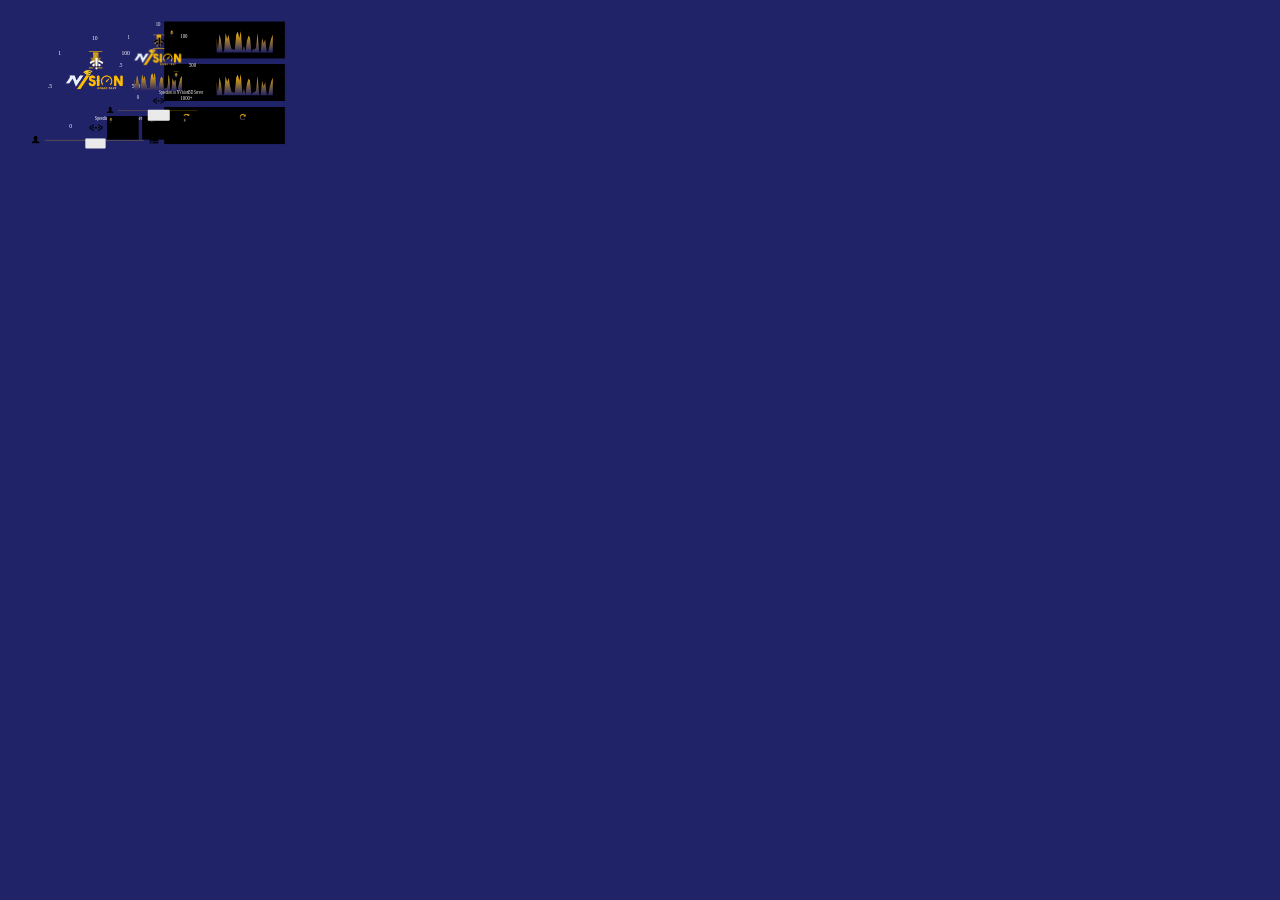
==== index.html @ 6db4cf70 "First Commit" ====
<!DOCTYPE html>
<html lang="en" >
<head>
  <meta charset="UTF-8">
  <title>Speed Test - NVisionBD</title>
  <link href="favicon.png" rel="icon" /><link href="favicon.png" rel="icon" />
  <meta property="og:title" content="Speed Test - NVisionBD" />
  <meta name="msapplication-TileColor" content="#7ea8ed">
  <meta property="og:description" content="Pure Network Performance Estimation Tool. by NVisionBD™️. Test Your Internet Speed And Enjoy Bufferless Streaming." />
  <meta property="og:image" content="https://www.nvisionbd.net/speedtest/speedmeta.jpg" />
  <meta property="og:image:secure_url" content="https://www.nvisionbd.net/speedtest/speedmeta.jpg" />

</head>
<body>
<!DOCTYPE html>
<html>
<head>
<link rel="dns-prefetch" href="//uploadnj.openspeedtest.com">
<link rel="dns-prefetch" href="//uploadjp.openspeedtest.com">
<link rel="dns-prefetch" href="//upload.openspeedtest.com">
<link rel="dns-prefetch" href="//uploadin.openspeedtest.com">
<link rel="dns-prefetch" href="//openspeedtest.scdn1.secure.raxcdn.com">
<link rel="dns-prefetch" href="//open.cachefly.net">
<link rel="manifest" href="/manifest.json">
<link rel="canonical" href="https://openspeedtest.com/Get-widget.php"/>
<title>Speed Test - NVisionBD</title>
<link href="favicon.png" rel="icon" /><link href="favicon.png" rel="icon" />
<link href="https://open.cachefly.net/css/2020Widget.css" rel="stylesheet" type="text/css" />
<meta charset="UTF-8">
<meta name="viewport" content="width=device-width,initial-scale=1">
<meta http-equiv="X-UA-Compatible" content="IE=edge">
<meta name="msapplication-TileColor" content="#7ea8ed">
<meta name="msapplication-config" content="https://open.cachefly.net/images/icons/browserconfig.xml">
<meta name="theme-color" content="#fdac08" />
<link rel="icon" type="image/png" href="favicon.png" sizes="16x16">
<link rel="icon" type="image/png" href="favicon.png" sizes="32x32">
<link rel="icon" type="image/png" href="favicon.png" sizes="96x96">
<link rel="apple-touch-icon" sizes="120x120" href="favicon.png">
<link rel="apple-touch-icon" sizes="180x180" href="favicon.png">
<link rel="apple-touch-icon" sizes="152x152" href="favicon.png">
<link rel="apple-touch-icon" sizes="167x167" href="favicon.png">
<style>
body {
  background-color: #212369;
}
</style>
</head>
<body>

<script type="text/javascript">
var openSpeedTestServerList = [
{"ServerName":"Home", "Download":"/downloading", "Upload":"/upload", "ServerIcon":"DefaultIcon"}
];

 function ostOnload(){
  console.log("NVisionBD™️ V2.5 Loaded!")
 }

var pingSamples = 5;
var pingMethod = "HEAD";
var pingFile = "Download";  
var ulDataSize = 30;
var ulDelay = 300;
var dlDelay = 300;
var upAdjust = 1.04;
var dlAdjust = 1.04;
var dlDuration = 12;
var ulDuration = 12;
var dlThreads = 6;
var ulThreads = 6;
var stressTest = false;
var openChannel = "widget";
  </script>
                          
<div style="margin-left:-30px;">
<div id="loading_app" class="spinner">
    <div style="background-color: #ffbc00;" class="bounce1"></div>
    <div style="background-color: #ffbc00;" class="bounce2"></div>
    <div style="background-color: #ffbc00;" class="bounce3"></div>
 </div>
 </div>
 
  <svg version="1.1" id="OpenSpeedtest" xmlns="http://www.w3.org/2000/svg" xmlns:xlink="http://www.w3.org/1999/xlink"
    class="openSpeedtestApp">
  <symbol id="logo" viewBox="0 0 262.79 55.38">
    <a target="_blank" href="https://nvisionbd.net">
		<g>
          
<?xml version="1.0" encoding="UTF-8" standalone="no"?>
<!DOCTYPE svg PUBLIC "-//W3C//DTD SVG 1.1//EN" "http://www.w3.org/Graphics/SVG/1.1/DTD/svg11.dtd">
<svg version="1.1" id="Layer_1" xmlns="http://www.w3.org/2000/svg" xmlns:xlink="http://www.w3.org/1999/xlink" x="0px" y="0px" viewBox="0 0 1543 540" enable-background="new 0 0 1543 540" xml:space="preserve">  <image id="image0" width="1543" height="540" x="0" y="0"
    href="[data-uri]" />
</svg>


		 
		</g>
        <rect fill="transparent" x="0" y="0" width="265" height="60" />
      </a>
    </symbol>

    <symbol id="mainGuagebg" viewBox="0 0 295.93 270.18">
      <path fill="none" d="M64.32,256.41a137,137,0,1,1,192.09-24.8l-.07.09a134.45,134.45,0,0,1-24.71,24.71" />
    </symbol>

    <symbol id="mainGuageBlue" viewBox="0 0 295.93 270.18">
      <path fill="none" d="M64.32,256.41a137,137,0,1,1,192.09-24.8l-.07.09a134.45,134.45,0,0,1-24.71,24.71" />
    </symbol>

    <symbol id="mainGuageWhite" viewBox="0 0 295.93 270.18">
      <path fill="none" d="M64.32,256.41a137,137,0,1,1,192.09-24.8l-.07.09a134.45,134.45,0,0,1-24.71,24.71" />
    </symbol>

    <symbol style="fill: white;" id="oDoMeter" viewBox="0 0 295.93 270.18">

      <text transform="translate(83.34 264.28) scale(0.9 1)">0</text>
      <text transform="translate(28.81 164.6) scale(0.9 1)">.5</text>
      <text transform="translate(55.01 80.11) scale(0.9 1)">1</text>
      <text transform="translate(140.58 41.04) scale(0.9 1)">10</text>
      <text transform="translate(215.43 79.11) scale(0.9 1)">100</text>
      <text transform="translate(241.71 164.6) scale(0.9 1)">500</text>
      <text style="fill: white;" id="oDoTopSpeed" class="oDoTop-Speed" transform="translate(215.71 265.99) scale(0.9 1)">1000+</text>
      <text style="fill: white;" id="oDoLiveSpeed" class="oDoLive-Speed" transform="translate(150 145) scale(1 1)">...</text>
      <text style="fill: white;" id="oDoLiveStatus" class="oDoLive-Status" transform="translate(151 167) scale(1 1)"></text>

    </symbol>

    <symbol id="progressBar" viewBox="0 0 293.53 18.38">
      <defs>
        <symbol id="personLeft" class="uiBg" viewBox="0 0 33.46 30.9">
          <path
            d="M32.7,4.8a7.81,7.81,0,0,1-4.1,2.8,61.42,61.42,0,0,0-5.7,2.3s-.1.3-.4,1.3-.9.6-.9.6v1.8a6.15,6.15,0,0,1,1.2,1.8,14.72,14.72,0,0,0,.8,1.7h.5c.5,0,.7,1.9.8,3.2s-1.1.8-1.1.8v3.2c0,1.9-.5,2.8-2.3,4.8s-4.7,1.8-4.7,1.8-3.1.1-4.7-1.8-2.3-3-2.3-4.8V21.1s-1.2.5-1.1-.8.3-3.2.8-3.2H10s.3-.6.8-1.7A9.62,9.62,0,0,1,12,13.6V11.8s-.8.4-.9-.6a2.26,2.26,0,0,0-.4-1.3A61.42,61.42,0,0,0,5,7.6,7.41,7.41,0,0,1,.9,4.8C.2,3.6,0,0,0,0H33.4A11.7,11.7,0,0,1,32.7,4.8Z" />
        </symbol>

        <symbol id="progressElement" class="uiBg" viewBox="0 0 409.31 10.48">
          <line id="progressbg" class="progressbg" x1="5" y1="5" x2="405" y2="5"></line>
        </symbol>

        <symbol id="doc" class="uiBg" viewBox="0 0 36.8 31.6">
          <path d="M0,31.6V21.9H36.8v9.7Zm15.1-6H5.2V28h9.9Zm16.5.3a.9.9,0,1,0,.9.9A.9.9,0,0,0,31.6,25.9Z" />
          <path d="M0,20.6V11.1H36.8v9.5Zm15.1-6H5.2v2.2h9.9Zm16.5.2a.9.9,0,1,0,.9.9A.9.9,0,0,0,31.6,14.8Z" />
          <path d="M0,9.5V0H36.8V9.5ZM15.1,3.6H5.2V5.9h9.9Zm16.5.2a.9.9,0,1,0,.9.9A.9.9,0,0,0,31.6,3.8Z" />
        </symbol>
      </defs>

      <g id="Progress">
        <g>
          <use width="33.46" height="30.9" transform="matrix(0.57, 0, 0, -0.57, 0, 17.49)" xlink:href="#personLeft" />
          <use width="409.31" height="10.48" transform="matrix(0.57, 0, 0, -0.57, 28.35, 13.39)"
            xlink:href="#progressElement" />
          <use width="36.8" height="31.6" transform="matrix(0.58, 0, 0, -0.58, 272.2, 18.38)" xlink:href="#doc" />
        </g>
      </g>
    </symbol>


    <symbol style="fill: url(#gradient)" id="upSymbol" viewBox="0 0 32.21 41.62">
      <g>
        <path d="M2.71,26H9.55V38.55a2.93,2.93,0,0,0,2.78,3.07h7.13a2.94,2.94,0,0,0,2.78-3.07V26h6.84L15.89,8.8Z" />
        <rect width="32.21" height="3.41" />
      </g>

    </symbol>

    <symbol style="fill: url(#gradient)" id="downSymbol" viewBox="0 0 32.21 41.62">
      <g>
        <path
          d="M29.51,15.62H22.66V3.08A2.94,2.94,0,0,0,19.88,0H12.76A2.94,2.94,0,0,0,10,3.08V15.62H3.14l13.18,17.2Z" />
        <rect y="38.21" width="32.21" height="3.41" />
      </g>

    </symbol>

    <symbol id="resultCard" viewBox="0 0 278.13 85.49">
      <g>
        <rect width="278.13" height="85.49" />
      </g>

    </symbol>

    <symbol id="resultCardMob" viewBox="0 0 88.1 65.79">
      <g>
        <rect width="88.1" height="65.79" />
      </g>

    </symbol>

    <symbol id="downloadRc1" viewBox="0 0 66.93 13.85">
      <g>
        <text transform="translate(0 10.52)" class="rtext">DOWN<tspan x="36.08" y="0">L</tspan>
          <tspan x="42.34" y="0">O</tspan>
          <tspan x="50.71" y="0">AD</tspan>
        </text>
      </g>

    </symbol>

    <symbol id="uploadRc2" viewBox="0 0 46.73 13.85">
      <g>
        <text transform="translate(0 10.52)" class="rtext">UP<tspan x="15.88" y="0">L</tspan>
          <tspan x="22.14" y="0">O</tspan>
          <tspan x="30.51" y="0">AD</tspan>
        </text>
      </g>

    </symbol>


    <symbol id="pingSymbol" viewBox="0 0 14.28 14.28">
      <g>
        <path
          d="M13.92.64a.55.55,0,0,0-.65.13L12.06,2A7.21,7.21,0,0,0,9.79.52a7,7,0,0,0-5.42,0,7,7,0,0,0-3.8,3.8,7,7,0,0,0,0,5.54,7.23,7.23,0,0,0,1.52,2.28,7.25,7.25,0,0,0,2.28,1.53,6.89,6.89,0,0,0,2.77.56,7.12,7.12,0,0,0,5.5-2.57.31.31,0,0,0,.07-.21.23.23,0,0,0-.09-.19L11.35,10a.36.36,0,0,0-.24-.09.27.27,0,0,0-.21.11,4.61,4.61,0,0,1-1.67,1.37,4.68,4.68,0,0,1-2.09.48,4.75,4.75,0,0,1-3.36-1.39A4.84,4.84,0,0,1,2.76,9a4.68,4.68,0,0,1-.38-1.85A4.63,4.63,0,0,1,2.76,5.3,4.74,4.74,0,0,1,5.3,2.76a4.72,4.72,0,0,1,5.09.9L9.1,4.94A.54.54,0,0,0,9,5.58.56.56,0,0,0,9.52,6h4.17a.61.61,0,0,0,.42-.17.57.57,0,0,0,.17-.42V1.19a.56.56,0,0,0-.36-.55Z"
          style="fill: url(#gradient)"" />
      </g>

    </symbol>

    <symbol id="pingRc3" viewBox="0 0 28.43 13.85">
      <g>
        <text transform="translate(0 10.52)" class="rtext">PING</text>
      </g>

    </symbol>

    <symbol id="jitterRc3" viewBox="0 0 39.95 13.85">
      <text class="rtext" transform="translate(0 9.64)">JI<tspan class="rtext" x="9.44" y="0">T</tspan>
        <tspan x="16.36" y="0">TER</tspan>
      </text>

    </symbol>

    <symbol id="downResultC1" viewBox="0 0 53.35 39.8">
      <text id="downResult" transform="translate(0 20.07)" class="rtextnum">---</text>

      <text x="0" y="35" class="rtextmbms">Mbps</text>
    </symbol>

    <symbol id="upResultC2" viewBox="0 0 53.35 39.8">
      <text id="upRestxt" transform="translate(0 20.07)" class="rtextnum">---</text>
      <text x="0" y="36.09" class="rtextmbms">Mbps</text>
    </symbol>

    <symbol id="pingResultC3" viewBox="0 0 40.01 39.79">
      <text transform="translate(0 20.07)" id="pingResult" class="rtextnum">--</text>

      <text x="0" y="35" class="rtextmbms">ms</text>
    </symbol>

    <symbol id="jitterResultC3" viewBox="0 0 21.99 39.79">
      <text id="jitterDesk" transform="translate(2.33 20.07)" class="rtextnum">--</text>
      <text x="2" y="35" xml:space="preserve" class="rtextmbms"> ms</text>
    </symbol>

    <symbol style="fill: url(#gradient)" id="graphc1" viewBox="0 0 200 100">
      <polygon
        points="0,50 0.00,16.91 3.51,43.13 7.03,8.17 10.54,23.80 14.05,49.71 17.57,47.57 21.08,5.73 24.59,18.61 28.11,10.03 31.62,29.77 35.14,42.97 38.65,42.85 42.16,44.34 45.68,8.71 49.19,2.56 52.70,16.48 56.22,1.10 59.73,47.04 63.24,34.75 66.76,48.00 70.27,23.19 73.78,11.62 77.30,15.34 80.81,49.09 84.32,42.92 87.84,42.99 91.35,38.99 94.86,5.15 98.38,47.27 101.89,49.66 105.41,16.49 108.92,29.03 112.43,19.89 115.95,47.80 119.46,48.13 122.97,30.92 126.49,17.38 130.00,9.27 130,50"
        class="line"></polygon>
    </symbol>

    <symbol style="fill: url(#gradient)" id="graphc2" viewBox="0 0 200 100">
      <polygon
        points="0,50 0.00,16.91 3.51,43.13 7.03,8.17 10.54,23.80 14.05,49.71 17.57,47.57 21.08,5.73 24.59,18.61 28.11,10.03 31.62,29.77 35.14,42.97 38.65,42.85 42.16,44.34 45.68,8.71 49.19,2.56 52.70,16.48 56.22,1.10 59.73,47.04 63.24,34.75 66.76,48.00 70.27,23.19 73.78,11.62 77.30,15.34 80.81,49.09 84.32,42.92 87.84,42.99 91.35,38.99 94.86,5.15 98.38,47.27 101.89,49.66 105.41,16.49 108.92,29.03 112.43,19.89 115.95,47.80 119.46,48.13 122.97,30.92 126.49,17.38 130.00,9.27 130,50"
        class="line2"></polygon>
    </symbol>

    <symbol id="jitterMob" viewBox="0 0 58.1 35.77">
      <text id="pingMobres" transform="translate(11.07 18.05)" class="rtextnum">--</text>
      <text x="-8" y="33.46" class="rtextmbms">Jitter</text>
      <text id="JitterResultMon" x="17" y="33.46" class="jitter-Mob">--</text>
      <text id="JitterResultms" x="36" y="33.46" class="rtextmbms">ms</text>

    </symbol>
    <symbol id="settings" viewBox="0 0 100 125">
      <rect fill="transparent" x="0" y="25" width="100" height="50" />
      <path d="M36.43,29.64,9.29,50,36.43,70.36v6.78L2.5,56.79V43.21L36.43,22.86Z" />
      <path d="M63.57,70.36,90.71,50,63.57,29.64V22.86L97.5,43.21V56.79L63.57,77.14Z" />
      <circle cx="29.64" cy="50" r="6.79" />
      <circle cx="50" cy="50" r="6.79" />
      <circle cx="70.36" cy="50" r="6.79" />
    </symbol>

    <symbol id="playButton" style="fill: #eaeaea" viewBox="0 0 191.255 191.255">

      <rect width="180" height="90" rx="10" ry="10" class="startButton" />
      <text class="buttonTxt" x="90" y="60">Start</text>

    </symbol>

    <symbol id="introProgress" viewBox="0 0 409.31 10.48">
      <line x1="5" y1="5" x2="405" y2="5"></line>
    </symbol>
    <symbol id="ConnectError" viewBox="0 0 489.6 489.6">
      <a target="_blank" href="https://openspeedtest.com/FAQ.php?ref=NetworkError">
      <g>
        <g>
          <path d="M179.6,235.6c-33.7,10.3-65.5,28.5-92.2,55.1l46.6,46.6c13.9-13.9,30.1-24.8,47.6-32.5L179.6,235.6z" />
          <path d="M175.8,109C111.3,122,49.9,153.4,0,203.3l46.6,46.6c37.5-37.5,83.1-61.9,131.2-73.7L175.8,109z" />
          <path d="M313.8,109l-2,67.3c48.1,11.8,93.7,36.2,131.2,73.7l46.6-46.6C439.8,153.4,378.3,122,313.8,109z" />
          <path d="M307.9,304.8c17.5,7.7,33.7,18.6,47.7,32.6l46.6-46.6c-26.6-26.6-58.5-44.9-92.2-55.2L307.9,304.8z" />
        </g>
        <circle cx="244.8" cy="403.2" r="40" />
        <g>
          <path d="M260.6,330.4h-31.7c-8.3,0-15.1-6.6-15.3-14.9L206,62.2c-0.3-8.6,6.7-15.8,15.3-15.8h47c8.6,0,15.6,7.1,15.3,15.8
                 l-7.7,253.3C275.7,323.8,268.9,330.4,260.6,330.4z" />
        </g>
      </g>


    </a>

    </symbol>

    <symbol class="Your-IP" viewBox="0 0 300 299.12">

      <text style="padding-bottom:50px;" id="YourIP" transform="translate(140 228) scale(.6 1)">Speedtest to NVisionBD Server</text>

    </symbol>

<a id="resultsData">
    <svg class="Desktop" viewBox="0 0 586 346">
      <title id="title1">Pure Network Performance Estimation Tool. by NVisionBD™️</title>
      <g id="UI-Desk">

        <use id="mainGuagebg-Desk" class="main-Guagebg" xlink:href="#mainGuagebg" x="10.28" y="36.11" width="273.94"
          height="245.39"></use>
        <use id="mainGuageBlue-Desk" class="main-GuageBlue" xlink:href="#mainGuageBlue" x="10.28" y="36.11"
          width="273.94" height="245.39"></use>
        <use id="mainGuageWhite-Desk" class="main-GuageWhite" xlink:href="#mainGuageWhite" x="10.28" y="36.11"
          width="273.94" height="245.39"></use>


        <use xlink:href="#resultCard" class="Cards" x="307.4" y="31" width="278.1" height="85.5">
          <title id="title1">The download speed is how fast you can pull data from the server to you in the form of
            images, videos, text and more. Activities such as listening to music on Spotify, downloading large files or
            streaming videos on Netflix all require you to download data.</title>
        </use>
        <use xlink:href="#resultCard" class="Cards" x="307.4" y="129.3" width="278.1" height="85.5">
          <title id="title1">The upload speed is how fast you send data from you to others in the form of images,
            videos, text and more. Activities such as uploading to YouTube or Sending email, playing live games like
            PubG, Voice and Video calling a friend require fast upload speeds for you to send data to someone else’s
            server.</title>
        </use>
        <use xlink:href="#resultCard" class="Cards" x="307.4" y="228.5" width="278.1" height="85.5">
          <title id="title1">Ping "Round-trip time" is more or less well defined as the network delay from point A to B
            and back. This is the sum of all encoding, queueing, processing, decoding, and propagation delays in both
            directions. Essentially, it's the delay when A may be expecting an answer from B for a request that requires
            very little processing. A fast ping means a more responsive connection, especially in applications where
            timing is everything (like video games). Ping is measured in Milliseconds (ms).

            Jitter is simply the difference in Ping "Round-trip time" . In other words, jitter is measuring time
            difference in packet inter-arrival time. Jitter helps diagnose internet connection stability. The higher the
            jitter value, the worse the stability of the connection.</title>
        </use>
        <use id="downSymbolDesk" xlink:href="#downSymbol" class="Desktop" x="133" y="99" width="32.21" height="41.62">
        </use>
        <use id="upSymbolDesk" xlink:href="#upSymbol" class="Desktop" x="133" y="99" width="32.21" height="41.62"></use>

        <use style="fill: white;" id="ConnectErrorDesk" xlink:href="#ConnectError" class="ConnectError" x="135" y="107.8" width="32.21"
          height="41.62"></use>

        <use class="oDo-Meter" xlink:href="#oDoMeter" x="10.28" y="36.11" width="273.94" height="245.39"></use>
        <use xlink:href="#progressBar" x="1" y="295" width="293.53" height="18.38"></use>

        <use style="stroke: #ffbc00" id="progressStatus-Desk" class="intro-Progress" xlink:href="#introProgress" x="29" y="295" width="234"
          height="21"></use>

        <use xlink:href="#downloadRc1" x="335.05" y="50.28" width="67" height="16">
          <title id="title1">Download speed is measured in megabits per second (Mbps).</title>
        </use>
        <use xlink:href="#uploadRc2" x="345.33" y="145.2" width="47" height="16">
          <title id="title1">Upload speed is measured in megabits per second (Mbps).</title>
        </use>
        <use xlink:href="#pingSymbol" x="351.4" y="243.8" width="14.3" height="14.4"></use>
        <use xlink:href="#pingSymbol" x="481.3" y="244.6" width="14.33" height="14.4"></use>
        <use xlink:href="#pingRc3" x="367.01" y="244.68" width="28" height="16">
          <title id="title1">Ping is measured in Milliseconds (ms).</title>
        </use>
        <use xlink:href="#jitterRc3" x="495.61" y="246.3" width="39.95" height="13.85">
          <title id="title1">Jitter is measured in Milliseconds (ms).</title>
        </use>
        <use xlink:href="#upSymbol" class="Symbol" x="329" y="146.5" width="11.8" height="13.9"></use>
        <use xlink:href="#downSymbol" class="Symbol" x="318.7" y="51.9" width="11.8" height="13.8"></use>
        <use xlink:href="#graphc2" x="427.84" y="134" width="200" height="135">
          <title id="title1">Shows you real-time network traffic graph for Upload!</title>
        </use>
        <use xlink:href="#graphc1" x="427.84" y="35" width="200" height="135">
          <title id="title1">Shows you real-time network traffic graph for Download!</title>
        </use>
        <use xlink:href="#downResultC1" x="298" y="67.21" width="200" height="45.1">
          <title id="title1">Your download speed!</title>
        </use>
        <use xlink:href="#upResultC2" x="298" y="162.13" width="200" height="45.1">
          <title id="title1">Your upload speed!</title>
        </use>
        <use xlink:href="#pingResultC3" x="303.73" y="261.55" width="200" height="45.1">
          <title id="title1">Your ping!</title>
        </use>
        <use xlink:href="#jitterResultC3" x="420.04" y="262.17" width="200" height="45.1">
          <title id="title1">Your jitter!</title>
        </use>

      </g>

      <g id="intro-Desk">

        <use id="logo-Desk" xlink:href="#logo" x="35" y="140" width="222.8" height="50.22"></use>

        <use id="deskStart" class="deskStart" xlink:href="#mainGuagebg" x="10.28" y="36.11" width="273.94"
          height="245.39"></use>
        <use xlink:href="#resultCard" class="Cards" x="307.4" y="31" width="278.1" height="85.5"></use>
        <use xlink:href="#resultCard" class="Cards" x="307.4" y="228.5" width="278.1" height="85.5"></use>
        <use xlink:href="#resultCard" class="Cards" x="307.4" y="129.3" width="278.1" height="85.5"></use>

        <use xlink:href="#downloadRc1" x="335.05" y="50.28" width="67" height="16">
          <title id="title1">Download speed is measured in megabits per second (Mbps).</title>
        </use>
        <use xlink:href="#uploadRc2" x="345.33" y="145.2" width="47" height="16">
          <title id="title1">Upload speed is measured in megabits per second (Mbps).</title>
        </use>
        <use xlink:href="#pingSymbol" x="351.4" y="243.8" width="14.3" height="14.4"></use>
        <use xlink:href="#pingSymbol" x="481.3" y="244.6" width="14.33" height="14.4"></use>
        <use xlink:href="#pingRc3" x="367.01" y="244.68" width="28" height="16">
          <title id="title1">Ping is measured in Milliseconds (ms).</title>
        </use>
        <use xlink:href="#jitterRc3" x="495.61" y="246.3" width="39.95" height="13.85">
          <title id="title1">Jitter is measured in Milliseconds (ms).</title>
        </use>
        <use xlink:href="#upSymbol" class="Symbol" x="329" y="146.5" width="11.8" height="13.9"></use>
        <use xlink:href="#downSymbol" class="Symbol" x="318.7" y="51.9" width="11.8" height="13.8"></use>
        <use xlink:href="#graphc2" x="427.84" y="134" width="200" height="135">
          <title id="title1">Shows you real-time network traffic graph for Upload!</title>
        </use>
        <use xlink:href="#graphc1" x="427.84" y="35" width="200" height="135">
          <title id="title1">Shows you real-time network traffic graph for Download!</title>
        </use>
        <use xlink:href="#downResultC1" x="298" y="67.21" width="200" height="45.1">
          <title id="title1">Your download speed!</title>
        </use>
        <use xlink:href="#upResultC2" x="298" y="162.13" width="200" height="45.1">
          <title id="title1">Your upload speed!</title>
        </use>
        <use xlink:href="#pingResultC3" x="303.73" y="261.55" width="200" height="45.1">
          <title id="title1">Your ping!</title>
        </use>
        <use xlink:href="#jitterResultC3" x="420.04" y="262.17" width="200" height="45.1">
          <title id="title1">Your jitter!</title>
        </use>


        <use id="startButtonDesk" class="startButton" xlink:href="#playButton" x="125" y="300.6" width="50.2"
          height="50.2">
          <title id="title1">Click here to run a speed test!</title>
        </use>

        <use id="settingsDesk" class="Startsettings" xlink:href="#settings" x="100" y="260" width="100" height="40">
          <title id="title1">Options</title>
        </use>

        <use style="fill: white;" class="Desktop" id="ipDesk" xlink:href="#YourIP" x="7" y="30"></use>

      </g>



    </svg>

    <svg class="Mobile" viewBox="-0 0 295.9 413.3">
      <title id="title1">Pure Network Performance Estimation Tool. by NVisionBD™️</title>
      <g id="UI-Mob">

        <use id="mainGuagebg-Mob" class="main-Guagebg" xlink:href="#mainGuagebg" x="11.18" y="12" width="273.94"
          height="245.39"></use>
        <use id="mainGuageBlue-Mob" class="main-GuageBlue" xlink:href="#mainGuageBlue" x="11.18" y="12" width="273.94"
          height="245.39"></use>
        <use id="mainGuageWhite-Mob" class="main-GuageWhite" xlink:href="#mainGuageWhite" x="11.18" y="12"
          width="273.94" height="245.39"></use>

        <use xlink:href="#resultCardMob" class="Cards" x="7" y="297.52" width="88.1" height="65.8">
          <title id="title1">The download speed is how fast you can pull data from the server to you in the form of
            images, videos, text and more. Activities such as listening to music on Spotify, downloading large files or
            streaming videos on Netflix all require you to download data.</title>
        </use>
        <use xlink:href="#resultCardMob" class="Cards" x="104.1" y="297.52" width="88.1" height="65.8">
          <title id="title1">The upload speed is how fast you send data from you to others in the form of images,
            videos, text and more. Activities such as uploading to YouTube or Sending email, playing live games like
            PubG, Voice and Video calling a friend require fast upload speeds for you to send data to someone else’s
            server.</title>
        </use>
        <use xlink:href="#resultCardMob" class="Cards" x="201.1" y="297.52" width="88.1" height="65.8">
          <title id="title1">Ping "Round-trip time" is more or less well defined as the network delay from point A to B
            and back. This is the sum of all encoding, queueing, processing, decoding, and propagation delays in both
            directions. Essentially, it's the delay when A may be expecting an answer from B for a request that requires
            very little processing. A fast ping means a more responsive connection, especially in applications where
            timing is everything (like video games). Ping is measured in Milliseconds (ms).

            Jitter is simply the difference in Ping "Round-trip time" . In other words, jitter is measuring time
            difference in packet inter-arrival time. Jitter helps diagnose internet connection stability. The higher the
            jitter value, the worse the stability of the connection.</title>
        </use>
        <use id="upSymbolMob" xlink:href="#upSymbol" class="Mobile" x="134" y="73" width="32.21" height="41.62"></use>
        <use id="downSymbolMob" xlink:href="#downSymbol" class="Mobile" x="134" y="73" width="32.21" height="41.62">
        </use>
        <use id="ConnectErrorMob" xlink:href="#ConnectError" class="ConnectError" x="135.9" y="74.02" width="32.21"
          height="41.62"></use>
        <use class="oDo-Meter" xlink:href="#oDoMeter" x="11.18" y="12" width="273.94" height="245.39"></use>
        <use xlink:href="#progressBar" x="7.1" y="272.08" width="282.53" height="18.38"></use>
        <use style="stroke: #ffbc00" id="progressStatus-Mob" class="intro-Progress" xlink:href="#introProgress" x="34" y="272" width="225.0"
          height="21.5">
        </use>

        <use xlink:href="#downloadRc1" x="26.36" y="301.63" width="60" height="15">
          <title id="title1">Download speed is measured in megabits per second (Mbps).</title>
        </use>
        <use xlink:href="#uploadRc2" x="230.5" y="301.64" width="42" height="15">
          <title id="title1">Upload speed is measured in megabits per second (Mbps).</title>
        </use>
        <use xlink:href="#pingRc3" x="143.88" y="301.72" width="26" height="15">
          <title id="title1">Ping is measured in Milliseconds (ms).</title>
        </use>
        <use xlink:href="#upSymbol" class="Symbol" x="215.5" y="303.42" width="12.3" height="10.6"></use>
        <use xlink:href="#downSymbol" class="Symbol" x="12.7" y="303.42" width="10.6" height="12.4"></use>
        <use xlink:href="#pingSymbol" x="126.8" y="303.32" width="12.5" height="12.4"></use>
        <use id="graphMob1" xlink:href="#graphc1" x="83.1" y="160.45" width="200" height="135">
          <title id="title1">Shows you real-time network traffic graph for Download!</title>
        </use>
        <use id="graphMob2" xlink:href="#graphc2" x="83.1" y="160.45" width="200" height="135">
          <title id="title1">Upload speed is measured in megabits per second (Mbps).</title>
        </use>
        <use xlink:href="#jitterMob" x="71.14" y="317.65" width="200" height="45.1">
          <title id="title1">Your ping! and Jitter</title>
        </use>
        <use xlink:href="#upResultC2" x="176" y="317.67" width="200" height="45.1">
          <title id="title1">Your upload speed!</title>
        </use>
        <use xlink:href="#downResultC1" x="-19" y="317.64" width="200" height="45.1">
          <title id="title1">Your download speed!</title>
        </use>


      </g>

      <g id="intro-Mob">
        <use id="logo-Desk" xlink:href="#logo" x="38" y="110" width="218.8" height="50.22"></use>

        <use id="deskStartMob" class="deskStart" xlink:href="#mainGuagebg" x="11.18" y="12" width="273.94"
          height="245.39">

        </use>
        <use id="startButtonMob" class="startButton" xlink:href="#playButton" x="119" y="280" width="65.2"
          height="65.2">
          <title id="title1">Click here to run a speed!</title>
        </use>

        <use id="settingsMob" class="Startsettings" xlink:href="#settings" x="100" y="240" width="100" height="40">
          <title id="title1">Options</title>
        </use>
        <use style="fill: white;" class="Mobile" id="ipMob" xlink:href="#YourIP" x="11" y="10"></use>
      </g>


    </svg>

  </a>
    <linearGradient id="gradient" x1="0%" y1="0%" x2="0%" y2="100%">
      <stop offset="0%" stop-color="#ffbc00" />
      <stop offset="100%" stop-color="#212369" />
    </linearGradient>


    <radialGradient id="RadialGradient1">
      <stop offset="0%" stop-color="#ffbc00" />
      <stop offset="100%" stop-color="#ffbc00" />
    </radialGradient>
  </svg>
 
<script src="//open.cachefly.net/js/appv2.js"></script>
 
 


<script>
 if ('serviceWorker' in navigator) {
     
    navigator.serviceWorker.register('service-worker.js')
      .then(function(reg){
       
     }).catch(function(err) {
         
    });
 }
</script>


</body>
</html>                                 
        
<body oncontextmenu="return false" onselectstart="return false" ondragstart="return false">
</body>
<!-- partial -->
  
</body>
</html>
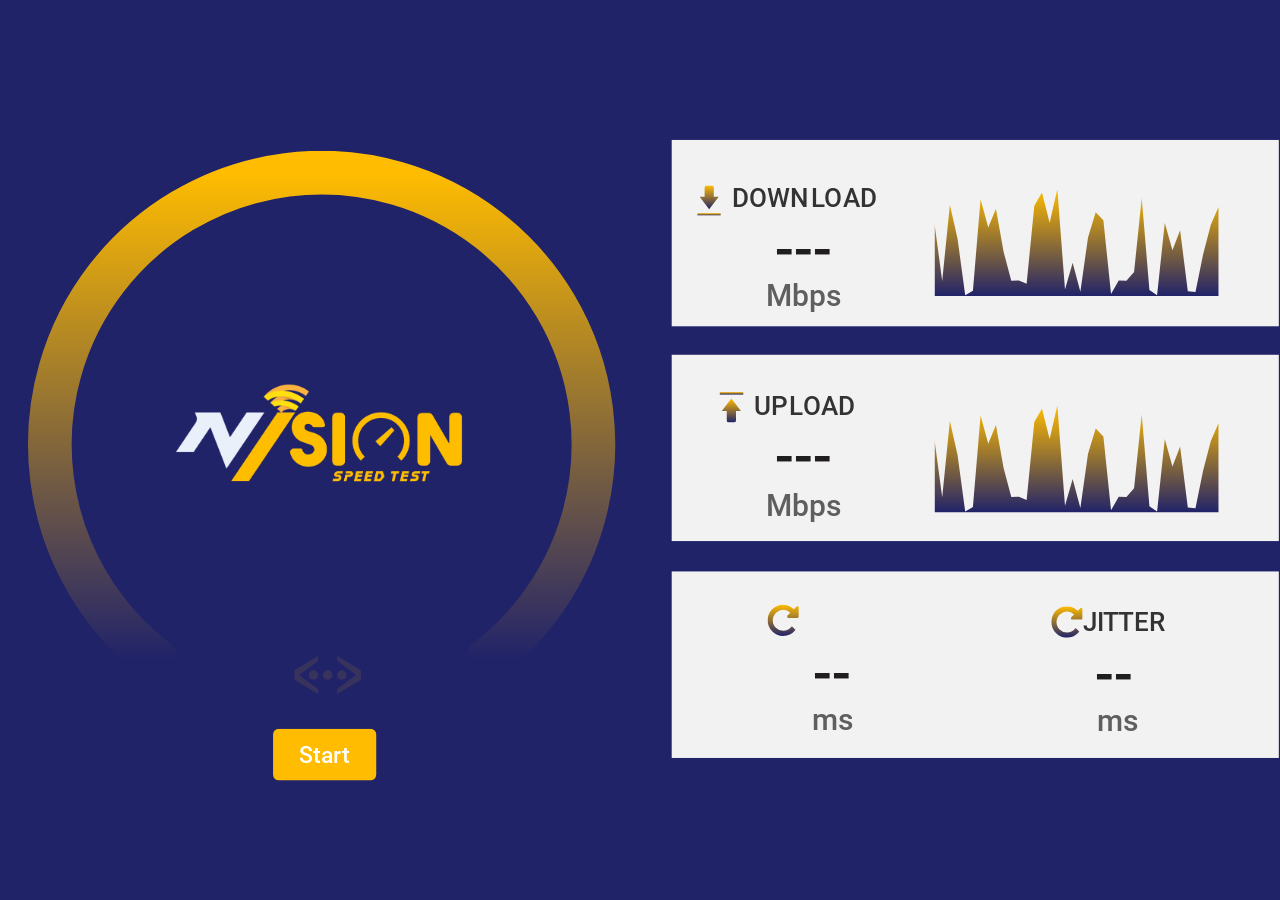
==== commit 8ddb6339: "Fix Site" ====
--- a/index.html
+++ b/index.html
@@ -1,1825 +1,1890 @@
 <!DOCTYPE html>
-<html lang="en" >
+<html lang="en">
+
 <head>
   <meta charset="UTF-8">
   <title>Speed Test - NVisionBD</title>
-  <link href="favicon.png" rel="icon" /><link href="favicon.png" rel="icon" />
+  <link href="favicon.png" rel="icon" />
+  <link href="favicon.png" rel="icon" />
   <meta property="og:title" content="Speed Test - NVisionBD" />
   <meta name="msapplication-TileColor" content="#7ea8ed">
-  <meta property="og:description" content="Pure Network Performance Estimation Tool. by NVisionBD™️. Test Your Internet Speed And Enjoy Bufferless Streaming." />
+  <meta property="og:description"
+    content="Pure Network Performance Estimation Tool. by NVisionBD™️. Test Your Internet Speed And Enjoy Bufferless Streaming." />
   <meta property="og:image" content="https://www.nvisionbd.net/speedtest/speedmeta.jpg" />
   <meta property="og:image:secure_url" content="https://www.nvisionbd.net/speedtest/speedmeta.jpg" />
 
 </head>
+
 <body>
-<!DOCTYPE html>
-<html>
-<head>
-<link rel="dns-prefetch" href="//uploadnj.openspeedtest.com">
-<link rel="dns-prefetch" href="//uploadjp.openspeedtest.com">
-<link rel="dns-prefetch" href="//upload.openspeedtest.com">
-<link rel="dns-prefetch" href="//uploadin.openspeedtest.com">
-<link rel="dns-prefetch" href="//openspeedtest.scdn1.secure.raxcdn.com">
-<link rel="dns-prefetch" href="//open.cachefly.net">
-<link rel="manifest" href="/manifest.json">
-<link rel="canonical" href="https://openspeedtest.com/Get-widget.php"/>
-<title>Speed Test - NVisionBD</title>
-<link href="favicon.png" rel="icon" /><link href="favicon.png" rel="icon" />
-<link href="https://open.cachefly.net/css/2020Widget.css" rel="stylesheet" type="text/css" />
-<meta charset="UTF-8">
-<meta name="viewport" content="width=device-width,initial-scale=1">
-<meta http-equiv="X-UA-Compatible" content="IE=edge">
-<meta name="msapplication-TileColor" content="#7ea8ed">
-<meta name="msapplication-config" content="https://open.cachefly.net/images/icons/browserconfig.xml">
-<meta name="theme-color" content="#fdac08" />
-<link rel="icon" type="image/png" href="favicon.png" sizes="16x16">
-<link rel="icon" type="image/png" href="favicon.png" sizes="32x32">
-<link rel="icon" type="image/png" href="favicon.png" sizes="96x96">
-<link rel="apple-touch-icon" sizes="120x120" href="favicon.png">
-<link rel="apple-touch-icon" sizes="180x180" href="favicon.png">
-<link rel="apple-touch-icon" sizes="152x152" href="favicon.png">
-<link rel="apple-touch-icon" sizes="167x167" href="favicon.png">
-<style>
-body {
-  background-color: #212369;
-}
-</style>
-</head>
-<body>
-
-<script type="text/javascript">
-var openSpeedTestServerList = [
-{"ServerName":"Home", "Download":"/downloading", "Upload":"/upload", "ServerIcon":"DefaultIcon"}
-];
-
- function ostOnload(){
-  console.log("NVisionBD™️ V2.5 Loaded!")
- }
-
-var pingSamples = 5;
-var pingMethod = "HEAD";
-var pingFile = "Download";  
-var ulDataSize = 30;
-var ulDelay = 300;
-var dlDelay = 300;
-var upAdjust = 1.04;
-var dlAdjust = 1.04;
-var dlDuration = 12;
-var ulDuration = 12;
-var dlThreads = 6;
-var ulThreads = 6;
-var stressTest = false;
-var openChannel = "widget";
-  </script>
-                          
-<div style="margin-left:-30px;">
-<div id="loading_app" class="spinner">
-    <div style="background-color: #ffbc00;" class="bounce1"></div>
-    <div style="background-color: #ffbc00;" class="bounce2"></div>
-    <div style="background-color: #ffbc00;" class="bounce3"></div>
- </div>
- </div>
- 
-  <svg version="1.1" id="OpenSpeedtest" xmlns="http://www.w3.org/2000/svg" xmlns:xlink="http://www.w3.org/1999/xlink"
-    class="openSpeedtestApp">
-  <symbol id="logo" viewBox="0 0 262.79 55.38">
-    <a target="_blank" href="https://nvisionbd.net">
-		<g>
-          
-<?xml version="1.0" encoding="UTF-8" standalone="no"?>
-<!DOCTYPE svg PUBLIC "-//W3C//DTD SVG 1.1//EN" "http://www.w3.org/Graphics/SVG/1.1/DTD/svg11.dtd">
-<svg version="1.1" id="Layer_1" xmlns="http://www.w3.org/2000/svg" xmlns:xlink="http://www.w3.org/1999/xlink" x="0px" y="0px" viewBox="0 0 1543 540" enable-background="new 0 0 1543 540" xml:space="preserve">  <image id="image0" width="1543" height="540" x="0" y="0"
-    href="[data-uri]
-[base64]
-[base64]
-[base64]
-[base64]
-[base64]
-[base64]
-[base64]
-[base64]
-[base64]
-[base64]
-[base64]
-[base64]
-[base64]
-[base64]
-[base64]
-[base64]
-[base64]
-[base64]
-[base64]
-[base64]
-[base64]
-[base64]
-[base64]
-[base64]
-[base64]
-[base64]
-[base64]
-[base64]
-[base64]
-[base64]
-[base64]
-[base64]
-[base64]
-[base64]
-[base64]
-[base64]
-[base64]
-[base64]
-[base64]
-[base64]
-[base64]
-[base64]
-[base64]
-[base64]
-[base64]
-[base64]
-[base64]
-[base64]
-[base64]
-[base64]
-[base64]
-[base64]
-[base64]
-[base64]
-[base64]
-[base64]
-[base64]
-[base64]
-[base64]
-[base64]
-[base64]
-[base64]
-[base64]
-[base64]
-[base64]
-[base64]
-[base64]
-[base64]
-[base64]
-[base64]
-[base64]
-[base64]
-[base64]
-[base64]
-[base64]
-[base64]
-[base64]
-[base64]
-[base64]
-[base64]
-[base64]
-[base64]
-[base64]
-[base64]
-[base64]
-[base64]
-[base64]
-[base64]
-[base64]
-[base64]
-[base64]
-[base64]
-[base64]
-[base64]
-[base64]
-[base64]
-[base64]
-[base64]
-[base64]
-[base64]
-[base64]
-[base64]
-[base64]
-[base64]
-[base64]
-[base64]
-[base64]
-[base64]
-[base64]
-[base64]
-[base64]
-[base64]
-[base64]
-[base64]
-[base64]
-[base64]
-[base64]
-[base64]
-[base64]
-[base64]
-[base64]
-[base64]
-[base64]
-[base64]
-[base64]
-[base64]
-[base64]
-[base64]
-[base64]
-[base64]
-[base64]
-[base64]
-[base64]
-[base64]
-[base64]
-[base64]
-[base64]
-[base64]
-[base64]
-[base64]
-[base64]
-[base64]
-[base64]
-[base64]
-[base64]
-[base64]
-[base64]
-[base64]
-[base64]
-[base64]
-[base64]
-[base64]
-[base64]
-[base64]
-[base64]
-[base64]
-[base64]
-[base64]
-[base64]
-[base64]
-[base64]
-[base64]
-[base64]
-[base64]
-[base64]
-[base64]
-[base64]
-[base64]
-[base64]
-[base64]
-[base64]
-[base64]
-[base64]
-[base64]
-[base64]
-[base64]
-[base64]
-[base64]
-[base64]
-[base64]
-[base64]
-[base64]
-[base64]
-[base64]
-[base64]
-[base64]
-[base64]
-[base64]
-[base64]
-[base64]
-[base64]
-[base64]
-[base64]
-[base64]
-[base64]
-[base64]
-[base64]
-[base64]
-[base64]
-[base64]
-[base64]
-[base64]
-[base64]
-[base64]
-[base64]
-[base64]
-[base64]
-[base64]
-[base64]
-[base64]
-[base64]
-[base64]
-[base64]
-[base64]
-[base64]
-[base64]
-[base64]
-[base64]
-[base64]
-[base64]
-[base64]
-[base64]
-[base64]
-[base64]
-[base64]
-[base64]
-[base64]
-[base64]
-[base64]
-[base64]
-[base64]
-[base64]
-[base64]
-[base64]
-[base64]
-[base64]
-[base64]
-[base64]
-[base64]
-[base64]
-[base64]
-[base64]
-[base64]
-[base64]
-[base64]
-[base64]
-[base64]
-[base64]
-[base64]
-[base64]
-[base64]
-[base64]
-[base64]
-[base64]
-[base64]
-[base64]
-[base64]
-[base64]
-[base64]
-[base64]
-[base64]
-[base64]
-[base64]
-[base64]
-[base64]
-[base64]
-[base64]
-[base64]
-[base64]
-[base64]
-[base64]
-[base64]
-[base64]
-[base64]
-[base64]
-[base64]
-[base64]
-[base64]
-[base64]
-[base64]
-[base64]
-[base64]
-[base64]
-[base64]
-[base64]
-[base64]
-[base64]
-[base64]
-[base64]
-[base64]
-[base64]
-[base64]
-[base64]
-[base64]
-[base64]
-[base64]
-[base64]
-[base64]
-[base64]
-[base64]
-[base64]
-[base64]
-[base64]
-[base64]
-[base64]
-[base64]
-[base64]
-[base64]
-[base64]
-[base64]
-[base64]
-[base64]
-[base64]
-[base64]
-[base64]
-[base64]
-[base64]
-[base64]
-[base64]
-[base64]
-[base64]
-[base64]
-[base64]
-[base64]
-[base64]
-[base64]
-[base64]
-[base64]
-[base64]
-[base64]
-[base64]
-[base64]
-[base64]
-[base64]
-[base64]
-[base64]
-[base64]
-[base64]
-[base64]
-[base64]
-[base64]
-[base64]
-[base64]
-[base64]
-[base64]
-[base64]
-[base64]
-[base64]
-[base64]
-[base64]
-[base64]
-[base64]
-[base64]
-[base64]
-[base64]
-[base64]
-[base64]
-[base64]
-[base64]
-[base64]
-[base64]
-[base64]
-[base64]
-[base64]
-[base64]
-[base64]
-[base64]
-[base64]
-[base64]
-[base64]
-[base64]
-[base64]
-[base64]
-[base64]
-[base64]
-[base64]
-[base64]
-[base64]
-[base64]
-[base64]
-[base64]
-[base64]
-[base64]
-[base64]
-[base64]
-[base64]
-[base64]
-[base64]
-[base64]
-[base64]
-[base64]
-[base64]
-[base64]
-[base64]
-[base64]
-[base64]
-[base64]
-[base64]
-[base64]
-[base64]
-[base64]
-[base64]
-[base64]
-[base64]
-[base64]
-[base64]
-[base64]
-[base64]
-[base64]
-[base64]
-[base64]
-[base64]
-[base64]
-[base64]
-[base64]
-[base64]
-[base64]
-[base64]
-[base64]
-[base64]
-[base64]
-[base64]
-[base64]
-[base64]
-[base64]
-[base64]
-[base64]
-[base64]
-[base64]
-[base64]
-[base64]
-[base64]
-[base64]
-[base64]
-[base64]
-[base64]
-[base64]
-[base64]
-[base64]
-[base64]
-[base64]
-[base64]
-[base64]
-[base64]
-[base64]
-[base64]
-[base64]
-[base64]
-[base64]
-[base64]
-[base64]
-[base64]
-[base64]
-[base64]
-[base64]
-[base64]
-[base64]
-[base64]
-[base64]
-[base64]
-[base64]
-[base64]
-[base64]
-[base64]
-[base64]
-[base64]
-[base64]
-[base64]
-[base64]
-[base64]
-[base64]
-[base64]
-[base64]
-[base64]
-[base64]
-[base64]
-[base64]
-[base64]
-[base64]
-[base64]
-[base64]
-[base64]
-[base64]
-[base64]
-[base64]
-[base64]
-[base64]
-[base64]
-[base64]
-[base64]
-[base64]
-[base64]
-[base64]
-[base64]
-[base64]
-[base64]
-[base64]
-[base64]
-[base64]
-[base64]
-[base64]
-[base64]
-[base64]
-[base64]
-[base64]
-[base64]
-[base64]
-[base64]
-[base64]
-[base64]
-[base64]
-[base64]
-[base64]
-[base64]
-[base64]
-[base64]
-[base64]
-[base64]
-[base64]
-[base64]
-[base64]
-[base64]
-[base64]
-[base64]
-[base64]
-[base64]
-[base64]
-[base64]
-[base64]
-[base64]
-[base64]
-[base64]
-[base64]
-[base64]
-[base64]
-[base64]
-[base64]
-[base64]
-[base64]
-[base64]
-[base64]
-[base64]
-[base64]
-[base64]
-[base64]
-[base64]
-[base64]
-[base64]
-[base64]
-[base64]
-[base64]
-[base64]
-[base64]
-[base64]
-[base64]
-[base64]
-[base64]
-[base64]
-[base64]
-[base64]
-[base64]
-[base64]
-[base64]
-[base64]
-[base64]
-[base64]
-[base64]
-[base64]
-[base64]
-[base64]
-[base64]
-[base64]
-[base64]
-[base64]
-[base64]
-[base64]
-[base64]
-[base64]
-[base64]
-[base64]
-[base64]
-[base64]
-[base64]
-[base64]
-[base64]
-[base64]
-[base64]
-[base64]
-[base64]
-[base64]
-[base64]
-[base64]
-[base64]
-[base64]
-[base64]
-[base64]
-[base64]
-[base64]
-[base64]
-[base64]
-[base64]
-[base64]
-[base64]
-[base64]
-[base64]
-[base64]
-[base64]
-[base64]
-[base64]
-[base64]
-[base64]
-[base64]
-[base64]
-[base64]
-[base64]
-[base64]
-[base64]
-[base64]
-[base64]
-[base64]
-[base64]
-[base64]
-[base64]
-[base64]
-[base64]
-[base64]
-[base64]
-[base64]
-[base64]
-[base64]
-[base64]
-[base64]
-[base64]
-[base64]
-[base64]
-[base64]
-[base64]
-[base64]
-[base64]
-[base64]
-[base64]
-[base64]
-[base64]
-[base64]
-[base64]
-[base64]
-[base64]
-[base64]
-[base64]
-[base64]
-[base64]
-[base64]
-[base64]
-[base64]
-[base64]
-[base64]
-[base64]
-[base64]
-[base64]
-[base64]
-[base64]
-[base64]
-[base64]
-[base64]
-[base64]
-[base64]
-[base64]
-[base64]
-[base64]
-[base64]
-[base64]
-[base64]
-[base64]
-[base64]
-[base64]
-[base64]
-[base64]
-[base64]
-[base64]
-[base64]
-[base64]
-[base64]
-[base64]
-[base64]
-[base64]
-[base64]
-[base64]
-[base64]
-[base64]
-[base64]
-[base64]
-[base64]
-[base64]
-[base64]
-[base64]
-[base64]
-[base64]
-[base64]
-[base64]
-[base64]
-[base64]
-[base64]
-[base64]
-[base64]
-[base64]
-[base64]
-[base64]
-[base64]
-[base64]
-[base64]
-[base64]
-[base64]
-[base64]
-[base64]
-[base64]
-[base64]
-[base64]
-[base64]
-[base64]
-[base64]
-[base64]
-[base64]
-[base64]
-[base64]
-[base64]
-[base64]
-[base64]
-[base64]
-[base64]
-[base64]
-[base64]
-[base64]
-[base64]
-[base64]
-[base64]
-[base64]
-[base64]
-[base64]
-[base64]
-[base64]
-[base64]
-[base64]
-[base64]
-[base64]
-[base64]
-[base64]
-[base64]
-[base64]
-[base64]
-[base64]
-[base64]
-[base64]
-[base64]
-[base64]
-[base64]
-[base64]
-[base64]
-[base64]
-[base64]
-[base64]
-[base64]
-[base64]
-[base64]
-[base64]
-[base64]
-[base64]
-[base64]
-[base64]
-[base64]
-[base64]
-[base64]
-[base64]
-[base64]
-[base64]
-[base64]
-[base64]
-[base64]
-[base64]
-[base64]
-[base64]
-[base64]
-[base64]
-[base64]
-[base64]
-[base64]
-[base64]
-[base64]
-[base64]
-[base64]
-[base64]
-[base64]
-[base64]
-[base64]
-[base64]
-[base64]
-[base64]
-[base64]
-[base64]
-[base64]
-[base64]
-[base64]
-[base64]
-[base64]
-[base64]
-[base64]
-[base64]
-[base64]
-[base64]
-[base64]
-[base64]
-[base64]
-[base64]
-[base64]
-[base64]
-[base64]
-[base64]
-[base64]
-[base64]
-[base64]
-[base64]
-[base64]
-[base64]
-[base64]
-[base64]
-[base64]
-[base64]
-[base64]
-[base64]
-[base64]
-[base64]
-[base64]
-[base64]
-[base64]
-[base64]
-[base64]
-[base64]
-[base64]
-[base64]
-[base64]
-[base64]
-[base64]
-[base64]
-[base64]
-[base64]
-[base64]
-[base64]
-[base64]
-[base64]
-[base64]
-[base64]
-[base64]
-[base64]
-[base64]
-[base64]
-[base64]
-[base64]
-[base64]
-[base64]
-[base64]
-[base64]
-[base64]
-[base64]
-[base64]
-[base64]
-[base64]
-[base64]
-[base64]
-[base64]
-[base64]
-[base64]
-[base64]
-[base64]
-[base64]
-[base64]
-[base64]
-[base64]
-[base64]
-[base64]
-[base64]
-[base64]
-[base64]
-[base64]
-[base64]
-[base64]
-[base64]
-[base64]
-[base64]
-[base64]
-[base64]
-[base64]
-[base64]
-[base64]
-[base64]
-[base64]
-[base64]
-[base64]
-[base64]
-[base64]
-[base64]
-[base64]
-[base64]
-[base64]
-[base64]
-[base64]
-[base64]
-[base64]
-[base64]
-[base64]
-[base64]
-[base64]
-[base64]
-[base64]
-[base64]
-[base64]
-[base64]
-[base64]
-[base64]
-[base64]
-[base64]
-[base64]
-[base64]
-[base64]
-[base64]
-[base64]
-[base64]
-[base64]
-[base64]
-[base64]
-[base64]
-[base64]
-[base64]
-[base64]
-[base64]
-[base64]
-[base64]
-[base64]
-[base64]
-[base64]
-[base64]
-[base64]
-[base64]
-[base64]
-[base64]
-[base64]
-[base64]
-[base64]
-[base64]
-[base64]
-[base64]
-[base64]
-[base64]
-[base64]
-[base64]
-[base64]
-[base64]
-[base64]
-[base64]
-[base64]
-[base64]
-[base64]
-[base64]
-[base64]
-[base64]
-[base64]
-[base64]
-[base64]
-[base64]
-[base64]
-[base64]
-[base64]
-[base64]
-[base64]
-[base64]
-[base64]
-[base64]
-[base64]
-[base64]
-[base64]
-[base64]
-[base64]
-[base64]
-[base64]
-[base64]
-[base64]
-[base64]
-[base64]
-[base64]
-[base64]
-[base64]
-[base64]
-[base64]
-[base64]
-[base64]
-[base64]
-[base64]
-[base64]
-[base64]
-[base64]
-[base64]
-[base64]
-[base64]
-[base64]
-[base64]
-[base64]
-[base64]
-[base64]
-[base64]
-[base64]
-[base64]
-[base64]
-[base64]
-[base64]
-[base64]
-[base64]
-[base64]
-[base64]
-[base64]
-[base64]
-[base64]
-[base64]
-[base64]
-[base64]
-[base64]
-[base64]
-[base64]
-[base64]
-[base64]
-[base64]
-[base64]
-[base64]
-[base64]
-[base64]
-[base64]
-[base64]
-[base64]
-[base64]
-[base64]
-[base64]
-[base64]
-[base64]
-[base64]
-[base64]
-[base64]
-[base64]
-[base64]
-[base64]
-[base64]
-[base64]
-[base64]
-[base64]
-[base64]
-[base64]
-[base64]
-[base64]
-[base64]
-[base64]
-[base64]
-[base64]
-[base64]
-[base64]
-[base64]
-[base64]
-[base64]
-[base64]
-[base64]
-[base64]
-[base64]
-[base64]
-[base64]
-[base64]
-[base64]
-[base64]
-[base64]
-[base64]
-[base64]
-[base64]
-[base64]
-[base64]
-[base64]
-[base64]
-[base64]
-[base64]
-[base64]
-[base64]
-[base64]
-[base64]
-[base64]
-[base64]
-[base64]
-[base64]
-[base64]
-[base64]
-[base64]
-[base64]
-[base64]
-[base64]
-[base64]
-[base64]
-[base64]
-[base64]
-[base64]
-[base64]
-[base64]
-[base64]
-[base64]
-[base64]
-[base64]
-[base64]
-[base64]
-[base64]
-[base64]
-[base64]
-[base64]
-[base64]
-[base64]
-[base64]
-[base64]
-[base64]
-[base64]
-[base64]
-[base64]
-[base64]
-[base64]
-[base64]
-[base64]
-[base64]
-[base64]
-[base64]
-[base64]
-[base64]
-[base64]
-[base64]
-[base64]
-[base64]
-[base64]
-[base64]
-[base64]
-[base64]
-[base64]
-[base64]
-[base64]
-[base64]
-[base64]
-[base64]
-[base64]
-[base64]
-[base64]
-[base64]
-[base64]
-[base64]
-[base64]
-[base64]
-[base64]
-[base64]
-[base64]
-[base64]
-[base64]
-[base64]
-[base64]
-[base64]
-[base64]
-[base64]
-[base64]
-[base64]
-[base64]
-[base64]
-[base64]
-[base64]
-[base64]
-[base64]
-[base64]
-[base64]
-[base64]
-[base64]
-[base64]
-[base64]
-[base64]
-[base64]
-[base64]
-[base64]
-[base64]
-[base64]
-[base64]
-[base64]
-[base64]
-[base64]
-[base64]
-[base64]
-[base64]
-[base64]
-[base64]
-[base64]
-[base64]
-[base64]
-[base64]
-[base64]
-[base64]
-[base64]
-[base64]
-[base64]
-[base64]
-[base64]
-[base64]
-[base64]
-[base64]
-[base64]
-[base64]
-[base64]
-[base64]
-[base64]
-[base64]
-[base64]
-[base64]
-[base64]
-[base64]
-[base64]
-[base64]
-[base64]
-[base64]
-[base64]
-[base64]
-[base64]
-[base64]" />
-</svg>
-
-
-		 
-		</g>
-        <rect fill="transparent" x="0" y="0" width="265" height="60" />
-      </a>
+  <!DOCTYPE html>
+  <html>
+
+  <head>
+    <link rel="dns-prefetch" href="//uploadnj.openspeedtest.com">
+    <link rel="dns-prefetch" href="//uploadjp.openspeedtest.com">
+    <link rel="dns-prefetch" href="//upload.openspeedtest.com">
+    <link rel="dns-prefetch" href="//uploadin.openspeedtest.com">
+    <link rel="dns-prefetch" href="//openspeedtest.scdn1.secure.raxcdn.com">
+    <link rel="dns-prefetch" href="//open.cachefly.net">
+    <link rel="manifest" href="/manifest.json">
+    <link rel="canonical" href="https://openspeedtest.com/Get-widget.php" />
+    <title>Speed Test - NVisionBD</title>
+    <link href="favicon.png" rel="icon" />
+    <link href="favicon.png" rel="icon" />
+    <link href="css/app.css" rel="stylesheet" type="text/css" />
+    <meta charset="UTF-8">
+    <meta name="viewport" content="width=device-width,initial-scale=1">
+    <meta http-equiv="X-UA-Compatible" content="IE=edge">
+    <meta name="msapplication-TileColor" content="#7ea8ed">
+    <meta name="msapplication-config" content="https://open.cachefly.net/images/icons/browserconfig.xml">
+    <meta name="theme-color" content="#fdac08" />
+    <link rel="icon" type="image/png" href="favicon.png" sizes="16x16">
+    <link rel="icon" type="image/png" href="favicon.png" sizes="32x32">
+    <link rel="icon" type="image/png" href="favicon.png" sizes="96x96">
+    <link rel="apple-touch-icon" sizes="120x120" href="favicon.png">
+    <link rel="apple-touch-icon" sizes="180x180" href="favicon.png">
+    <link rel="apple-touch-icon" sizes="152x152" href="favicon.png">
+    <link rel="apple-touch-icon" sizes="167x167" href="favicon.png">
+    <style>
+      body {
+        background-color: #212369;
+      }
+    </style>
+  </head>
+
+  <body>
+
+    <script defer src='https://open.cachefly.net/assets/js/app-2.5.1.js'></script>
+    <script defer src='https://open.cachefly.net/assets/js/app-darkmode.js'></script>
+    </head>
+
+    <body>
+      <script type="text/javascript"> var openSpeedTestServerList = [{ "ServerName": "Home", "Download": "/downloading", "Upload": "/upload", "ServerIcon": "DefaultIcon" }];
+        var pingSamples = 5;
+        var setPingSamples = false;
+        var pingTimeOut = 5000;
+        var setPingTimeout = true;
+        var setHTTPReq = false;
+        var pingMethod = "HEAD";
+        var pingFile = "Download";
+        var ulDataSize = 30;
+        var ulDelay = 300;
+        var dlDelay = 300;
+        var upAdjust = 1.04;
+        var dlAdjust = 1.04;
+        var dlDuration = 12;
+        var ulDuration = 12;
+        var dlThreads = 6;
+        var ulThreads = 6;
+        var stressTest = false;
+        var selectTest = false;
+        var selectServer = false;
+        var enableRun = true;
+        var openChannel = "widget";
+        var enableClean = true;
+        var widgetRe = "";
+        var webIP = "";
+        function getCookieValue(a, b) {
+          b = document.cookie.match('(^|;)\\s*' + a + '\\s*=\\s*([^;]+)'); return b ? b.pop() : '';
+        }
+        function createCookie(name, value, days) {
+          var date, expires; if (days) { date = new Date(); date.setTime(date.getTime() + (days * 24 * 60 * 60 * 1000)); expires = "; expires=" + date.toGMTString(); } else { expires = ""; } document.cookie = name + "=" + value + expires + "; path=/";
+        }
+        var getDateToday = new Date().getTime();
+        if (getCookieValue("Test") === "" || getCookieValue("time") < getDateToday) { createCookie("Test", 0, 1); createCookie("time", getDateToday + 86400000, 1); } var cValue = parseInt(getCookieValue("Test")); var cTime = parseInt(getCookieValue("time")); if (cValue >= 0) { createCookie("Test", cValue + 1, 1); } if (cValue >= 5) { enableRun = false; }
+        function ostOnload() {
+          console.log("NVisionBD™️ V2.5.1 Loaded!")
+        } </script>
+
+      <div style="margin-left:-30px;">
+        <div id="loading_app" class="spinner">
+          <div style="background-color: #ffbc00;" class="bounce1"></div>
+          <div style="background-color: #ffbc00;" class="bounce2"></div>
+          <div style="background-color: #ffbc00;" class="bounce3"></div>
+        </div>
+      </div>
+
+      <svg version="1.1" id="OpenSpeedtest" xmlns="http://www.w3.org/2000/svg"
+        xmlns:xlink="http://www.w3.org/1999/xlink" class="openSpeedtestApp">
+        <symbol id="logo" viewBox="0 0 262.79 55.38">
+          <a target="_blank" href="https://nvisionbd.net">
+            <g>
+
+              <?xml version="1.0" encoding="UTF-8" standalone="no"?>
+              <!DOCTYPE svg PUBLIC "-//W3C//DTD SVG 1.1//EN" "http://www.w3.org/Graphics/SVG/1.1/DTD/svg11.dtd">
+              <svg version="1.1" id="Layer_1" xmlns="http://www.w3.org/2000/svg"
+                xmlns:xlink="http://www.w3.org/1999/xlink" x="0px" y="0px" viewBox="0 0 1543 540"
+                enable-background="new 0 0 1543 540" xml:space="preserve">
+                <image id="image0" width="1543" height="540" x="0" y="0" href="[data-uri]
+                    [base64]
+                    [base64]
+                    [base64]
+                    [base64]
+                    [base64]
+                    [base64]
+                    [base64]
+                    [base64]
+                    [base64]
+                    [base64]
+                    [base64]
+                    [base64]
+                    [base64]
+                    [base64]
+                    [base64]
+                    [base64]
+                    [base64]
+                    [base64]
+                    [base64]
+                    [base64]
+                    [base64]
+                    [base64]
+                    [base64]
+                    [base64]
+                    [base64]
+                    [base64]
+                    [base64]
+                    [base64]
+                    [base64]
+                    [base64]
+                    [base64]
+                    [base64]
+                    [base64]
+                    [base64]
+                    [base64]
+                    [base64]
+                    [base64]
+                    [base64]
+                    [base64]
+                    [base64]
+                    [base64]
+                    [base64]
+                    [base64]
+                    [base64]
+                    [base64]
+                    [base64]
+                    [base64]
+                    [base64]
+                    [base64]
+                    [base64]
+                    [base64]
+                    [base64]
+                    [base64]
+                    [base64]
+                    [base64]
+                    [base64]
+                    [base64]
+                    [base64]
+                    [base64]
+                    [base64]
+                    [base64]
+                    [base64]
+                    [base64]
+                    [base64]
+                    [base64]
+                    [base64]
+                    [base64]
+                    [base64]
+                    [base64]
+                    [base64]
+                    [base64]
+                    [base64]
+                    [base64]
+                    [base64]
+                    [base64]
+                    [base64]
+                    [base64]
+                    [base64]
+                    [base64]
+                    [base64]
+                    [base64]
+                    [base64]
+                    [base64]
+                    [base64]
+                    [base64]
+                    [base64]
+                    [base64]
+                    [base64]
+                    [base64]
+                    [base64]
+                    [base64]
+                    [base64]
+                    [base64]
+                    [base64]
+                    [base64]
+                    [base64]
+                    [base64]
+                    [base64]
+                    [base64]
+                    [base64]
+                    [base64]
+                    [base64]
+                    [base64]
+                    [base64]
+                    [base64]
+                    [base64]
+                    [base64]
+                    [base64]
+                    [base64]
+                    [base64]
+                    [base64]
+                    [base64]
+                    [base64]
+                    [base64]
+                    [base64]
+                    [base64]
+                    [base64]
+                    [base64]
+                    [base64]
+                    [base64]
+                    [base64]
+                    [base64]
+                    [base64]
+                    [base64]
+                    [base64]
+                    [base64]
+                    [base64]
+                    [base64]
+                    [base64]
+                    [base64]
+                    [base64]
+                    [base64]
+                    [base64]
+                    [base64]
+                    [base64]
+                    [base64]
+                    [base64]
+                    [base64]
+                    [base64]
+                    [base64]
+                    [base64]
+                    [base64]
+                    [base64]
+                    [base64]
+                    [base64]
+                    [base64]
+                    [base64]
+                    [base64]
+                    [base64]
+                    [base64]
+                    [base64]
+                    [base64]
+                    [base64]
+                    [base64]
+                    [base64]
+                    [base64]
+                    [base64]
+                    [base64]
+                    [base64]
+                    [base64]
+                    [base64]
+                    [base64]
+                    [base64]
+                    [base64]
+                    [base64]
+                    [base64]
+                    [base64]
+                    [base64]
+                    [base64]
+                    [base64]
+                    [base64]
+                    [base64]
+                    [base64]
+                    [base64]
+                    [base64]
+                    [base64]
+                    [base64]
+                    [base64]
+                    [base64]
+                    [base64]
+                    [base64]
+                    [base64]
+                    [base64]
+                    [base64]
+                    [base64]
+                    [base64]
+                    [base64]
+                    [base64]
+                    [base64]
+                    [base64]
+                    [base64]
+                    [base64]
+                    [base64]
+                    [base64]
+                    [base64]
+                    [base64]
+                    [base64]
+                    [base64]
+                    [base64]
+                    [base64]
+                    [base64]
+                    [base64]
+                    [base64]
+                    [base64]
+                    [base64]
+                    [base64]
+                    [base64]
+                    [base64]
+                    [base64]
+                    [base64]
+                    [base64]
+                    [base64]
+                    [base64]
+                    [base64]
+                    [base64]
+                    [base64]
+                    [base64]
+                    [base64]
+                    [base64]
+                    [base64]
+                    [base64]
+                    [base64]
+                    [base64]
+                    [base64]
+                    [base64]
+                    [base64]
+                    [base64]
+                    [base64]
+                    [base64]
+                    [base64]
+                    [base64]
+                    [base64]
+                    [base64]
+                    [base64]
+                    [base64]
+                    [base64]
+                    [base64]
+                    [base64]
+                    [base64]
+                    [base64]
+                    [base64]
+                    [base64]
+                    [base64]
+                    [base64]
+                    [base64]
+                    [base64]
+                    [base64]
+                    [base64]
+                    [base64]
+                    [base64]
+                    [base64]
+                    [base64]
+                    [base64]
+                    [base64]
+                    [base64]
+                    [base64]
+                    [base64]
+                    [base64]
+                    [base64]
+                    [base64]
+                    [base64]
+                    [base64]
+                    [base64]
+                    [base64]
+                    [base64]
+                    [base64]
+                    [base64]
+                    [base64]
+                    [base64]
+                    [base64]
+                    [base64]
+                    [base64]
+                    [base64]
+                    [base64]
+                    [base64]
+                    [base64]
+                    [base64]
+                    [base64]
+                    [base64]
+                    [base64]
+                    [base64]
+                    [base64]
+                    [base64]
+                    [base64]
+                    [base64]
+                    [base64]
+                    [base64]
+                    [base64]
+                    [base64]
+                    [base64]
+                    [base64]
+                    [base64]
+                    [base64]
+                    [base64]
+                    [base64]
+                    [base64]
+                    [base64]
+                    [base64]
+                    [base64]
+                    [base64]
+                    [base64]
+                    [base64]
+                    [base64]
+                    [base64]
+                    [base64]
+                    [base64]
+                    [base64]
+                    [base64]
+                    [base64]
+                    [base64]
+                    [base64]
+                    [base64]
+                    [base64]
+                    [base64]
+                    [base64]
+                    [base64]
+                    [base64]
+                    [base64]
+                    [base64]
+                    [base64]
+                    [base64]
+                    [base64]
+                    [base64]
+                    [base64]
+                    [base64]
+                    [base64]
+                    [base64]
+                    [base64]
+                    [base64]
+                    [base64]
+                    [base64]
+                    [base64]
+                    [base64]
+                    [base64]
+                    [base64]
+                    [base64]
+                    [base64]
+                    [base64]
+                    [base64]
+                    [base64]
+                    [base64]
+                    [base64]
+                    [base64]
+                    [base64]
+                    [base64]
+                    [base64]
+                    [base64]
+                    [base64]
+                    [base64]
+                    [base64]
+                    [base64]
+                    [base64]
+                    [base64]
+                    [base64]
+                    [base64]
+                    [base64]
+                    [base64]
+                    [base64]
+                    [base64]
+                    [base64]
+                    [base64]
+                    [base64]
+                    [base64]
+                    [base64]
+                    [base64]
+                    [base64]
+                    [base64]
+                    [base64]
+                    [base64]
+                    [base64]
+                    [base64]
+                    [base64]
+                    [base64]
+                    [base64]
+                    [base64]
+                    [base64]
+                    [base64]
+                    [base64]
+                    [base64]
+                    [base64]
+                    [base64]
+                    [base64]
+                    [base64]
+                    [base64]
+                    [base64]
+                    [base64]
+                    [base64]
+                    [base64]
+                    [base64]
+                    [base64]
+                    [base64]
+                    [base64]
+                    [base64]
+                    [base64]
+                    [base64]
+                    [base64]
+                    [base64]
+                    [base64]
+                    [base64]
+                    [base64]
+                    [base64]
+                    [base64]
+                    [base64]
+                    [base64]
+                    [base64]
+                    [base64]
+                    [base64]
+                    [base64]
+                    [base64]
+                    [base64]
+                    [base64]
+                    [base64]
+                    [base64]
+                    [base64]
+                    [base64]
+                    [base64]
+                    [base64]
+                    [base64]
+                    [base64]
+                    [base64]
+                    [base64]
+                    [base64]
+                    [base64]
+                    [base64]
+                    [base64]
+                    [base64]
+                    [base64]
+                    [base64]
+                    [base64]
+                    [base64]
+                    [base64]
+                    [base64]
+                    [base64]
+                    [base64]
+                    [base64]
+                    [base64]
+                    [base64]
+                    [base64]
+                    [base64]
+                    [base64]
+                    [base64]
+                    [base64]
+                    [base64]
+                    [base64]
+                    [base64]
+                    [base64]
+                    [base64]
+                    [base64]
+                    [base64]
+                    [base64]
+                    [base64]
+                    [base64]
+                    [base64]
+                    [base64]
+                    [base64]
+                    [base64]
+                    [base64]
+                    [base64]
+                    [base64]
+                    [base64]
+                    [base64]
+                    [base64]
+                    [base64]
+                    [base64]
+                    [base64]
+                    [base64]
+                    [base64]
+                    [base64]
+                    [base64]
+                    [base64]
+                    [base64]
+                    [base64]
+                    [base64]
+                    [base64]
+                    [base64]
+                    [base64]
+                    [base64]
+                    [base64]
+                    [base64]
+                    [base64]
+                    [base64]
+                    [base64]
+                    [base64]
+                    [base64]
+                    [base64]
+                    [base64]
+                    [base64]
+                    [base64]
+                    [base64]
+                    [base64]
+                    [base64]
+                    [base64]
+                    [base64]
+                    [base64]
+                    [base64]
+                    [base64]
+                    [base64]
+                    [base64]
+                    [base64]
+                    [base64]
+                    [base64]
+                    [base64]
+                    [base64]
+                    [base64]
+                    [base64]
+                    [base64]
+                    [base64]
+                    [base64]
+                    [base64]
+                    [base64]
+                    [base64]
+                    [base64]
+                    [base64]
+                    [base64]
+                    [base64]
+                    [base64]
+                    [base64]
+                    [base64]
+                    [base64]
+                    [base64]
+                    [base64]
+                    [base64]
+                    [base64]
+                    [base64]
+                    [base64]
+                    [base64]
+                    [base64]
+                    [base64]
+                    [base64]
+                    [base64]
+                    [base64]
+                    [base64]
+                    [base64]
+                    [base64]
+                    [base64]
+                    [base64]
+                    [base64]
+                    [base64]
+                    [base64]
+                    [base64]
+                    [base64]
+                    [base64]
+                    [base64]
+                    [base64]
+                    [base64]
+                    [base64]
+                    [base64]
+                    [base64]
+                    [base64]
+                    [base64]
+                    [base64]
+                    [base64]
+                    [base64]
+                    [base64]
+                    [base64]
+                    [base64]
+                    [base64]
+                    [base64]
+                    [base64]
+                    [base64]
+                    [base64]
+                    [base64]
+                    [base64]
+                    [base64]
+                    [base64]
+                    [base64]
+                    [base64]
+                    [base64]
+                    [base64]
+                    [base64]
+                    [base64]
+                    [base64]
+                    [base64]
+                    [base64]
+                    [base64]
+                    [base64]
+                    [base64]
+                    [base64]
+                    [base64]
+                    [base64]
+                    [base64]
+                    [base64]
+                    [base64]
+                    [base64]
+                    [base64]
+                    [base64]
+                    [base64]
+                    [base64]
+                    [base64]
+                    [base64]
+                    [base64]
+                    [base64]
+                    [base64]
+                    [base64]
+                    [base64]
+                    [base64]
+                    [base64]
+                    [base64]
+                    [base64]
+                    [base64]
+                    [base64]
+                    [base64]
+                    [base64]
+                    [base64]
+                    [base64]
+                    [base64]
+                    [base64]
+                    [base64]
+                    [base64]
+                    [base64]
+                    [base64]
+                    [base64]
+                    [base64]
+                    [base64]
+                    [base64]
+                    [base64]
+                    [base64]
+                    [base64]
+                    [base64]
+                    [base64]
+                    [base64]
+                    [base64]
+                    [base64]
+                    [base64]
+                    [base64]
+                    [base64]
+                    [base64]
+                    [base64]
+                    [base64]
+                    [base64]
+                    [base64]
+                    [base64]
+                    [base64]
+                    [base64]
+                    [base64]
+                    [base64]
+                    [base64]
+                    [base64]
+                    [base64]
+                    [base64]
+                    [base64]
+                    [base64]
+                    [base64]
+                    [base64]
+                    [base64]
+                    [base64]
+                    [base64]
+                    [base64]
+                    [base64]
+                    [base64]
+                    [base64]
+                    [base64]
+                    [base64]
+                    [base64]
+                    [base64]
+                    [base64]
+                    [base64]
+                    [base64]
+                    [base64]
+                    [base64]
+                    [base64]
+                    [base64]
+                    [base64]
+                    [base64]
+                    [base64]
+                    [base64]
+                    [base64]
+                    [base64]
+                    [base64]
+                    [base64]
+                    [base64]
+                    [base64]
+                    [base64]
+                    [base64]
+                    [base64]
+                    [base64]
+                    [base64]
+                    [base64]
+                    [base64]
+                    [base64]
+                    [base64]
+                    [base64]
+                    [base64]
+                    [base64]
+                    [base64]
+                    [base64]
+                    [base64]
+                    [base64]
+                    [base64]
+                    [base64]
+                    [base64]
+                    [base64]
+                    [base64]
+                    [base64]
+                    [base64]
+                    [base64]
+                    [base64]
+                    [base64]
+                    [base64]
+                    [base64]
+                    [base64]
+                    [base64]
+                    [base64]
+                    [base64]
+                    [base64]
+                    [base64]
+                    [base64]
+                    [base64]
+                    [base64]
+                    [base64]
+                    [base64]
+                    [base64]
+                    [base64]
+                    [base64]
+                    [base64]
+                    [base64]
+                    [base64]
+                    [base64]
+                    [base64]
+                    [base64]
+                    [base64]
+                    [base64]
+                    [base64]
+                    [base64]
+                    [base64]
+                    [base64]
+                    [base64]
+                    [base64]
+                    [base64]
+                    [base64]
+                    [base64]
+                    [base64]
+                    [base64]
+                    [base64]
+                    [base64]
+                    [base64]
+                    [base64]
+                    [base64]
+                    [base64]
+                    [base64]
+                    [base64]
+                    [base64]
+                    [base64]
+                    [base64]
+                    [base64]
+                    [base64]
+                    [base64]
+                    [base64]
+                    [base64]
+                    [base64]
+                    [base64]
+                    [base64]
+                    [base64]
+                    [base64]
+                    [base64]
+                    [base64]
+                    [base64]
+                    [base64]
+                    [base64]
+                    [base64]
+                    [base64]
+                    [base64]
+                    [base64]
+                    [base64]
+                    [base64]
+                    [base64]
+                    [base64]
+                    [base64]
+                    [base64]
+                    [base64]
+                    [base64]
+                    [base64]
+                    [base64]
+                    [base64]
+                    [base64]
+                    [base64]
+                    [base64]
+                    [base64]
+                    [base64]
+                    [base64]
+                    [base64]
+                    [base64]
+                    [base64]
+                    [base64]
+                    [base64]
+                    [base64]
+                    [base64]
+                    [base64]
+                    [base64]
+                    [base64]
+                    [base64]
+                    [base64]
+                    [base64]
+                    [base64]
+                    [base64]
+                    [base64]
+                    [base64]
+                    [base64]
+                    [base64]
+                    [base64]
+                    [base64]
+                    [base64]
+                    [base64]
+                    [base64]
+                    [base64]
+                    [base64]
+                    [base64]
+                    [base64]
+                    [base64]
+                    [base64]
+                    [base64]
+                    [base64]
+                    [base64]
+                    [base64]
+                    [base64]
+                    [base64]
+                    [base64]
+                    [base64]
+                    [base64]
+                    [base64]
+                    [base64]
+                    [base64]
+                    [base64]
+                    [base64]
+                    [base64]
+                    [base64]
+                    [base64]
+                    [base64]
+                    [base64]
+                    [base64]
+                    [base64]
+                    [base64]
+                    [base64]
+                    [base64]
+                    [base64]
+                    [base64]
+                    [base64]
+                    [base64]
+                    [base64]
+                    [base64]
+                    [base64]
+                    [base64]
+                    [base64]
+                    [base64]
+                    [base64]
+                    [base64]
+                    [base64]
+                    [base64]
+                    [base64]
+                    [base64]
+                    [base64]
+                    [base64]
+                    [base64]
+                    [base64]
+                    [base64]
+                    [base64]
+                    [base64]
+                    [base64]
+                    [base64]
+                    [base64]
+                    [base64]
+                    [base64]
+                    [base64]
+                    [base64]
+                    [base64]
+                    [base64]
+                    [base64]
+                    [base64]
+                    [base64]
+                    [base64]
+                    [base64]
+                    [base64]
+                    [base64]
+                    [base64]
+                    [base64]
+                    [base64]
+                    [base64]
+                    [base64]
+                    [base64]
+                    [base64]
+                    [base64]
+                    [base64]
+                    [base64]
+                    [base64]
+                    [base64]
+                    [base64]
+                    [base64]
+                    [base64]
+                    [base64]
+                    [base64]
+                    [base64]
+                    [base64]
+                    [base64]
+                    [base64]
+                    [base64]
+                    [base64]
+                    [base64]
+                    [base64]
+                    [base64]
+                    [base64]
+                    [base64]
+                    [base64]
+                    [base64]
+                    [base64]
+                    [base64]
+                    [base64]
+                    [base64]
+                    [base64]
+                    [base64]
+                    [base64]
+                    [base64]
+                    [base64]
+                    [base64]
+                    [base64]
+                    [base64]
+                    [base64]
+                    [base64]
+                    [base64]
+                    [base64]
+                    [base64]
+                    [base64]
+                    [base64]
+                    [base64]
+                    [base64]
+                    [base64]
+                    [base64]
+                    [base64]
+                    [base64]
+                    [base64]
+                    [base64]
+                    [base64]
+                    [base64]
+                    [base64]
+                    [base64]
+                    [base64]
+                    [base64]
+                    [base64]
+                    [base64]
+                    [base64]
+                    [base64]
+                    [base64]
+                    [base64]
+                    [base64]
+                    [base64]
+                    [base64]
+                    [base64]
+                    [base64]
+                    [base64]
+                    [base64]
+                    [base64]
+                    [base64]
+                    [base64]
+                    [base64]
+                    [base64]
+                    [base64]
+                    [base64]
+                    [base64]
+                    [base64]
+                    [base64]
+                    [base64]
+                    [base64]
+                    [base64]
+                    [base64]
+                    [base64]
+                    [base64]
+                    [base64]
+                    [base64]
+                    [base64]
+                    [base64]
+                    [base64]
+                    [base64]
+                    [base64]
+                    [base64]
+                    [base64]
+                    [base64]
+                    [base64]
+                    [base64]
+                    [base64]
+                    [base64]
+                    [base64]
+                    [base64]
+                    [base64]
+                    [base64]
+                    [base64]
+                    [base64]
+                    [base64]
+                    [base64]
+                    [base64]
+                    [base64]
+                    [base64]
+                    [base64]
+                    [base64]
+                    [base64]
+                    [base64]
+                    [base64]
+                    [base64]
+                    [base64]
+                    [base64]
+                    [base64]
+                    [base64]
+                    [base64]
+                    [base64]
+                    [base64]
+                    [base64]
+                    [base64]
+                    [base64]
+                    [base64]
+                    [base64]
+                    [base64]
+                    [base64]
+                    [base64]
+                    [base64]
+                    [base64]
+                    [base64]
+                    [base64]
+                    [base64]
+                    [base64]
+                    [base64]
+                    [base64]
+                    [base64]
+                    [base64]
+                    [base64]
+                    [base64]
+                    [base64]
+                    [base64]
+                    [base64]
+                    [base64]
+                    [base64]
+                    [base64]
+                    [base64]
+                    [base64]
+                    [base64]
+                    [base64]
+                    [base64]
+                    [base64]
+                    [base64]
+                    [base64]
+                    [base64]
+                    [base64]
+                    [base64]
+                    [base64]
+                    [base64]
+                    [base64]
+                    [base64]
+                    [base64]
+                    [base64]
+                    [base64]
+                    [base64]
+                    [base64]
+                    [base64]
+                    [base64]
+                    [base64]
+                    [base64]
+                    [base64]
+                    [base64]
+                    [base64]
+                    [base64]
+                    [base64]
+                    [base64]
+                    [base64]
+                    [base64]
+                    [base64]
+                    [base64]
+                    [base64]
+                    [base64]
+                    [base64]
+                    [base64]
+                    [base64]
+                    [base64]
+                    [base64]
+                    [base64]
+                    [base64]
+                    [base64]
+                    [base64]
+                    [base64]
+                    [base64]
+                    [base64]
+                    [base64]
+                    [base64]
+                    [base64]
+                    [base64]
+                    [base64]
+                    [base64]
+                    [base64]
+                    [base64]
+                    [base64]
+                    [base64]
+                    [base64]
+                    [base64]
+                    [base64]
+                    [base64]
+                    [base64]
+                    [base64]
+                    [base64]
+                    [base64]
+                    [base64]
+                    [base64]
+                    [base64]
+                    [base64]
+                    [base64]
+                    [base64]
+                    [base64]
+                    [base64]
+                    [base64]
+                    [base64]
+                    [base64]
+                    [base64]
+                    [base64]
+                    [base64]
+                    [base64]
+                    [base64]
+                    [base64]
+                    [base64]
+                    [base64]
+                    [base64]
+                    [base64]
+                    [base64]
+                    [base64]
+                    [base64]
+                    [base64]
+                    [base64]
+                    [base64]
+                    [base64]
+                    [base64]
+                    [base64]
+                    [base64]
+                    [base64]
+                    [base64]
+                    [base64]
+                    [base64]
+                    [base64]
+                    [base64]
+                    [base64]
+                    [base64]
+                    [base64]
+                    [base64]
+                    [base64]
+                    [base64]
+                    [base64]
+                    [base64]
+                    [base64]
+                    [base64]
+                    [base64]
+                    [base64]
+                    [base64]
+                    [base64]
+                    [base64]
+                    [base64]
+                    [base64]
+                    [base64]
+                    [base64]
+                    [base64]
+                    [base64]
+                    [base64]
+                    [base64]
+                    [base64]
+                    [base64]
+                    [base64]
+                    [base64]
+                    [base64]
+                    [base64]
+                    [base64]
+                    [base64]
+                    [base64]
+                    [base64]
+                    [base64]
+                    [base64]
+                    [base64]
+                    [base64]
+                    [base64]
+                    [base64]
+                    [base64]
+                    [base64]
+                    [base64]
+                    [base64]
+                    [base64]
+                    [base64]
+                    [base64]
+                    [base64]
+                    [base64]
+                    [base64]
+                    [base64]
+                    [base64]
+                    [base64]
+                    [base64]
+                    [base64]
+                    [base64]
+                    [base64]
+                    [base64]
+                    [base64]
+                    [base64]
+                    [base64]
+                    [base64]
+                    [base64]
+                    [base64]
+                    [base64]
+                    [base64]
+                    [base64]
+                    [base64]
+                    [base64]
+                    [base64]
+                    [base64]
+                    [base64]
+                    [base64]
+                    [base64]
+                    [base64]
+                    [base64]
+                    [base64]
+                    [base64]
+                    [base64]
+                    [base64]
+                    [base64]
+                    [base64]
+                    [base64]
+                    [base64]
+                    [base64]
+                    [base64]
+                    [base64]
+                    [base64]
+                    [base64]
+                    [base64]
+                    [base64]
+                    [base64]" />
+              </svg>
+
+
+
+            </g>
+            <rect fill="transparent" x="0" y="0" width="265" height="60" />
+          </a>
+        </symbol>
+
+        <symbol id="mainGuagebg" viewBox="0 0 295.93 270.18">
+          <path fill="none" d="M64.32,256.41a137,137,0,1,1,192.09-24.8l-.07.09a134.45,134.45,0,0,1-24.71,24.71" />
+        </symbol>
+
+        <symbol id="mainGuageBlue" viewBox="0 0 295.93 270.18">
+          <path fill="none" d="M64.32,256.41a137,137,0,1,1,192.09-24.8l-.07.09a134.45,134.45,0,0,1-24.71,24.71" />
+        </symbol>
+
+        <symbol id="mainGuageWhite" viewBox="0 0 295.93 270.18">
+          <path fill="none" d="M64.32,256.41a137,137,0,1,1,192.09-24.8l-.07.09a134.45,134.45,0,0,1-24.71,24.71" />
+        </symbol>
+
+        <symbol style="fill: white;" id="oDoMeter" viewBox="0 0 295.93 270.18">
+
+          <text transform="translate(83.34 264.28) scale(0.9 1)">0</text>
+          <text transform="translate(28.81 164.6) scale(0.9 1)">.5</text>
+          <text transform="translate(55.01 80.11) scale(0.9 1)">1</text>
+          <text transform="translate(140.58 41.04) scale(0.9 1)">10</text>
+          <text transform="translate(215.43 79.11) scale(0.9 1)">100</text>
+          <text transform="translate(241.71 164.6) scale(0.9 1)">500</text>
+          <text style="fill: white;" id="oDoTopSpeed" class="oDoTop-Speed"
+            transform="translate(215.71 265.99) scale(0.9 1)">1000+</text>
+          <text style="fill: white;" id="oDoLiveSpeed" class="oDoLive-Speed"
+            transform="translate(150 145) scale(1 1)">...</text>
+          <text style="fill: white;" id="oDoLiveStatus" class="oDoLive-Status"
+            transform="translate(151 167) scale(1 1)"></text>
+
+        </symbol>
+
+        <symbol id="progressBar" viewBox="0 0 293.53 18.38">
+          <defs>
+            <symbol id="personLeft" class="uiBg" viewBox="0 0 33.46 30.9">
+              <path
+                d="M32.7,4.8a7.81,7.81,0,0,1-4.1,2.8,61.42,61.42,0,0,0-5.7,2.3s-.1.3-.4,1.3-.9.6-.9.6v1.8a6.15,6.15,0,0,1,1.2,1.8,14.72,14.72,0,0,0,.8,1.7h.5c.5,0,.7,1.9.8,3.2s-1.1.8-1.1.8v3.2c0,1.9-.5,2.8-2.3,4.8s-4.7,1.8-4.7,1.8-3.1.1-4.7-1.8-2.3-3-2.3-4.8V21.1s-1.2.5-1.1-.8.3-3.2.8-3.2H10s.3-.6.8-1.7A9.62,9.62,0,0,1,12,13.6V11.8s-.8.4-.9-.6a2.26,2.26,0,0,0-.4-1.3A61.42,61.42,0,0,0,5,7.6,7.41,7.41,0,0,1,.9,4.8C.2,3.6,0,0,0,0H33.4A11.7,11.7,0,0,1,32.7,4.8Z" />
+            </symbol>
+
+            <symbol id="progressElement" class="uiBg" viewBox="0 0 409.31 10.48">
+              <line id="progressbg" class="progressbg" x1="5" y1="5" x2="405" y2="5"></line>
+            </symbol>
+
+            <symbol id="doc" class="uiBg" viewBox="0 0 36.8 31.6">
+              <path d="M0,31.6V21.9H36.8v9.7Zm15.1-6H5.2V28h9.9Zm16.5.3a.9.9,0,1,0,.9.9A.9.9,0,0,0,31.6,25.9Z" />
+              <path d="M0,20.6V11.1H36.8v9.5Zm15.1-6H5.2v2.2h9.9Zm16.5.2a.9.9,0,1,0,.9.9A.9.9,0,0,0,31.6,14.8Z" />
+              <path d="M0,9.5V0H36.8V9.5ZM15.1,3.6H5.2V5.9h9.9Zm16.5.2a.9.9,0,1,0,.9.9A.9.9,0,0,0,31.6,3.8Z" />
+            </symbol>
+          </defs>
+
+          <g id="Progress">
+            <g>
+              <use width="33.46" height="30.9" transform="matrix(0.57, 0, 0, -0.57, 0, 17.49)"
+                xlink:href="#personLeft" />
+              <use width="409.31" height="10.48" transform="matrix(0.57, 0, 0, -0.57, 28.35, 13.39)"
+                xlink:href="#progressElement" />
+              <use width="36.8" height="31.6" transform="matrix(0.58, 0, 0, -0.58, 272.2, 18.38)" xlink:href="#doc" />
+            </g>
+          </g>
+        </symbol>
+
+
+        <symbol style="fill: url(#gradient)" id="upSymbol" viewBox="0 0 32.21 41.62">
+          <g>
+            <path d="M2.71,26H9.55V38.55a2.93,2.93,0,0,0,2.78,3.07h7.13a2.94,2.94,0,0,0,2.78-3.07V26h6.84L15.89,8.8Z" />
+            <rect width="32.21" height="3.41" />
+          </g>
+
+        </symbol>
+
+        <symbol style="fill: url(#gradient)" id="downSymbol" viewBox="0 0 32.21 41.62">
+          <g>
+            <path
+              d="M29.51,15.62H22.66V3.08A2.94,2.94,0,0,0,19.88,0H12.76A2.94,2.94,0,0,0,10,3.08V15.62H3.14l13.18,17.2Z" />
+            <rect y="38.21" width="32.21" height="3.41" />
+          </g>
+
+        </symbol>
+
+        <symbol id="resultCard" viewBox="0 0 278.13 85.49">
+          <g>
+            <rect width="278.13" height="85.49" />
+          </g>
+
+        </symbol>
+
+        <symbol id="resultCardMob" viewBox="0 0 88.1 65.79">
+          <g>
+            <rect width="88.1" height="65.79" />
+          </g>
+
+        </symbol>
+
+        <symbol id="downloadRc1" viewBox="0 0 66.93 13.85">
+          <g>
+            <text transform="translate(0 10.52)" class="rtext">DOWN<tspan x="36.08" y="0">L</tspan>
+              <tspan x="42.34" y="0">O</tspan>
+              <tspan x="50.71" y="0">AD</tspan>
+            </text>
+          </g>
+
+        </symbol>
+
+        <symbol id="uploadRc2" viewBox="0 0 46.73 13.85">
+          <g>
+            <text transform="translate(0 10.52)" class="rtext">UP<tspan x="15.88" y="0">L</tspan>
+              <tspan x="22.14" y="0">O</tspan>
+              <tspan x="30.51" y="0">AD</tspan>
+            </text>
+          </g>
+
+        </symbol>
+
+
+        <symbol id="pingSymbol" viewBox="0 0 14.28 14.28">
+          <g>
+            <path
+              d="M13.92.64a.55.55,0,0,0-.65.13L12.06,2A7.21,7.21,0,0,0,9.79.52a7,7,0,0,0-5.42,0,7,7,0,0,0-3.8,3.8,7,7,0,0,0,0,5.54,7.23,7.23,0,0,0,1.52,2.28,7.25,7.25,0,0,0,2.28,1.53,6.89,6.89,0,0,0,2.77.56,7.12,7.12,0,0,0,5.5-2.57.31.31,0,0,0,.07-.21.23.23,0,0,0-.09-.19L11.35,10a.36.36,0,0,0-.24-.09.27.27,0,0,0-.21.11,4.61,4.61,0,0,1-1.67,1.37,4.68,4.68,0,0,1-2.09.48,4.75,4.75,0,0,1-3.36-1.39A4.84,4.84,0,0,1,2.76,9a4.68,4.68,0,0,1-.38-1.85A4.63,4.63,0,0,1,2.76,5.3,4.74,4.74,0,0,1,5.3,2.76a4.72,4.72,0,0,1,5.09.9L9.1,4.94A.54.54,0,0,0,9,5.58.56.56,0,0,0,9.52,6h4.17a.61.61,0,0,0,.42-.17.57.57,0,0,0,.17-.42V1.19a.56.56,0,0,0-.36-.55Z"
+              style="fill: url(#gradient)"" />
+      </g>
+
     </symbol>
 
-    <symbol id="mainGuagebg" viewBox="0 0 295.93 270.18">
-      <path fill="none" d="M64.32,256.41a137,137,0,1,1,192.09-24.8l-.07.09a134.45,134.45,0,0,1-24.71,24.71" />
-    </symbol>
-
-    <symbol id="mainGuageBlue" viewBox="0 0 295.93 270.18">
-      <path fill="none" d="M64.32,256.41a137,137,0,1,1,192.09-24.8l-.07.09a134.45,134.45,0,0,1-24.71,24.71" />
-    </symbol>
-
-    <symbol id="mainGuageWhite" viewBox="0 0 295.93 270.18">
-      <path fill="none" d="M64.32,256.41a137,137,0,1,1,192.09-24.8l-.07.09a134.45,134.45,0,0,1-24.71,24.71" />
-    </symbol>
-
-    <symbol style="fill: white;" id="oDoMeter" viewBox="0 0 295.93 270.18">
-
-      <text transform="translate(83.34 264.28) scale(0.9 1)">0</text>
-      <text transform="translate(28.81 164.6) scale(0.9 1)">.5</text>
-      <text transform="translate(55.01 80.11) scale(0.9 1)">1</text>
-      <text transform="translate(140.58 41.04) scale(0.9 1)">10</text>
-      <text transform="translate(215.43 79.11) scale(0.9 1)">100</text>
-      <text transform="translate(241.71 164.6) scale(0.9 1)">500</text>
-      <text style="fill: white;" id="oDoTopSpeed" class="oDoTop-Speed" transform="translate(215.71 265.99) scale(0.9 1)">1000+</text>
-      <text style="fill: white;" id="oDoLiveSpeed" class="oDoLive-Speed" transform="translate(150 145) scale(1 1)">...</text>
-      <text style="fill: white;" id="oDoLiveStatus" class="oDoLive-Status" transform="translate(151 167) scale(1 1)"></text>
-
-    </symbol>
-
-    <symbol id="progressBar" viewBox="0 0 293.53 18.38">
-      <defs>
-        <symbol id="personLeft" class="uiBg" viewBox="0 0 33.46 30.9">
-          <path
-            d="M32.7,4.8a7.81,7.81,0,0,1-4.1,2.8,61.42,61.42,0,0,0-5.7,2.3s-.1.3-.4,1.3-.9.6-.9.6v1.8a6.15,6.15,0,0,1,1.2,1.8,14.72,14.72,0,0,0,.8,1.7h.5c.5,0,.7,1.9.8,3.2s-1.1.8-1.1.8v3.2c0,1.9-.5,2.8-2.3,4.8s-4.7,1.8-4.7,1.8-3.1.1-4.7-1.8-2.3-3-2.3-4.8V21.1s-1.2.5-1.1-.8.3-3.2.8-3.2H10s.3-.6.8-1.7A9.62,9.62,0,0,1,12,13.6V11.8s-.8.4-.9-.6a2.26,2.26,0,0,0-.4-1.3A61.42,61.42,0,0,0,5,7.6,7.41,7.41,0,0,1,.9,4.8C.2,3.6,0,0,0,0H33.4A11.7,11.7,0,0,1,32.7,4.8Z" />
-        </symbol>
-
-        <symbol id="progressElement" class="uiBg" viewBox="0 0 409.31 10.48">
-          <line id="progressbg" class="progressbg" x1="5" y1="5" x2="405" y2="5"></line>
-        </symbol>
-
-        <symbol id="doc" class="uiBg" viewBox="0 0 36.8 31.6">
-          <path d="M0,31.6V21.9H36.8v9.7Zm15.1-6H5.2V28h9.9Zm16.5.3a.9.9,0,1,0,.9.9A.9.9,0,0,0,31.6,25.9Z" />
-          <path d="M0,20.6V11.1H36.8v9.5Zm15.1-6H5.2v2.2h9.9Zm16.5.2a.9.9,0,1,0,.9.9A.9.9,0,0,0,31.6,14.8Z" />
-          <path d="M0,9.5V0H36.8V9.5ZM15.1,3.6H5.2V5.9h9.9Zm16.5.2a.9.9,0,1,0,.9.9A.9.9,0,0,0,31.6,3.8Z" />
-        </symbol>
-      </defs>
-
-      <g id="Progress">
-        <g>
-          <use width="33.46" height="30.9" transform="matrix(0.57, 0, 0, -0.57, 0, 17.49)" xlink:href="#personLeft" />
-          <use width="409.31" height="10.48" transform="matrix(0.57, 0, 0, -0.57, 28.35, 13.39)"
-            xlink:href="#progressElement" />
-          <use width="36.8" height="31.6" transform="matrix(0.58, 0, 0, -0.58, 272.2, 18.38)" xlink:href="#doc" />
-        </g>
-      </g>
-    </symbol>
-
-
-    <symbol style="fill: url(#gradient)" id="upSymbol" viewBox="0 0 32.21 41.62">
-      <g>
-        <path d="M2.71,26H9.55V38.55a2.93,2.93,0,0,0,2.78,3.07h7.13a2.94,2.94,0,0,0,2.78-3.07V26h6.84L15.89,8.8Z" />
-        <rect width="32.21" height="3.41" />
-      </g>
-
-    </symbol>
-
-    <symbol style="fill: url(#gradient)" id="downSymbol" viewBox="0 0 32.21 41.62">
-      <g>
-        <path
-          d="M29.51,15.62H22.66V3.08A2.94,2.94,0,0,0,19.88,0H12.76A2.94,2.94,0,0,0,10,3.08V15.62H3.14l13.18,17.2Z" />
-        <rect y="38.21" width="32.21" height="3.41" />
-      </g>
-
-    </symbol>
-
-    <symbol id="resultCard" viewBox="0 0 278.13 85.49">
-      <g>
-        <rect width="278.13" height="85.49" />
-      </g>
-
-    </symbol>
-
-    <symbol id="resultCardMob" viewBox="0 0 88.1 65.79">
-      <g>
-        <rect width="88.1" height="65.79" />
-      </g>
-
-    </symbol>
-
-    <symbol id="downloadRc1" viewBox="0 0 66.93 13.85">
-      <g>
-        <text transform="translate(0 10.52)" class="rtext">DOWN<tspan x="36.08" y="0">L</tspan>
-          <tspan x="42.34" y="0">O</tspan>
-          <tspan x="50.71" y="0">AD</tspan>
-        </text>
-      </g>
-
-    </symbol>
-
-    <symbol id="uploadRc2" viewBox="0 0 46.73 13.85">
-      <g>
-        <text transform="translate(0 10.52)" class="rtext">UP<tspan x="15.88" y="0">L</tspan>
-          <tspan x="22.14" y="0">O</tspan>
-          <tspan x="30.51" y="0">AD</tspan>
-        </text>
-      </g>
-
-    </symbol>
-
-
-    <symbol id="pingSymbol" viewBox="0 0 14.28 14.28">
-      <g>
-        <path
-          d="M13.92.64a.55.55,0,0,0-.65.13L12.06,2A7.21,7.21,0,0,0,9.79.52a7,7,0,0,0-5.42,0,7,7,0,0,0-3.8,3.8,7,7,0,0,0,0,5.54,7.23,7.23,0,0,0,1.52,2.28,7.25,7.25,0,0,0,2.28,1.53,6.89,6.89,0,0,0,2.77.56,7.12,7.12,0,0,0,5.5-2.57.31.31,0,0,0,.07-.21.23.23,0,0,0-.09-.19L11.35,10a.36.36,0,0,0-.24-.09.27.27,0,0,0-.21.11,4.61,4.61,0,0,1-1.67,1.37,4.68,4.68,0,0,1-2.09.48,4.75,4.75,0,0,1-3.36-1.39A4.84,4.84,0,0,1,2.76,9a4.68,4.68,0,0,1-.38-1.85A4.63,4.63,0,0,1,2.76,5.3,4.74,4.74,0,0,1,5.3,2.76a4.72,4.72,0,0,1,5.09.9L9.1,4.94A.54.54,0,0,0,9,5.58.56.56,0,0,0,9.52,6h4.17a.61.61,0,0,0,.42-.17.57.57,0,0,0,.17-.42V1.19a.56.56,0,0,0-.36-.55Z"
-          style="fill: url(#gradient)"" />
-      </g>
-
-    </symbol>
-
-    <symbol id="pingRc3" viewBox="0 0 28.43 13.85">
-      <g>
-        <text transform="translate(0 10.52)" class="rtext">PING</text>
-      </g>
-
-    </symbol>
-
-    <symbol id="jitterRc3" viewBox="0 0 39.95 13.85">
-      <text class="rtext" transform="translate(0 9.64)">JI<tspan class="rtext" x="9.44" y="0">T</tspan>
-        <tspan x="16.36" y="0">TER</tspan>
-      </text>
-
-    </symbol>
-
-    <symbol id="downResultC1" viewBox="0 0 53.35 39.8">
-      <text id="downResult" transform="translate(0 20.07)" class="rtextnum">---</text>
-
-      <text x="0" y="35" class="rtextmbms">Mbps</text>
-    </symbol>
-
-    <symbol id="upResultC2" viewBox="0 0 53.35 39.8">
-      <text id="upRestxt" transform="translate(0 20.07)" class="rtextnum">---</text>
-      <text x="0" y="36.09" class="rtextmbms">Mbps</text>
-    </symbol>
-
-    <symbol id="pingResultC3" viewBox="0 0 40.01 39.79">
-      <text transform="translate(0 20.07)" id="pingResult" class="rtextnum">--</text>
-
-      <text x="0" y="35" class="rtextmbms">ms</text>
-    </symbol>
-
-    <symbol id="jitterResultC3" viewBox="0 0 21.99 39.79">
-      <text id="jitterDesk" transform="translate(2.33 20.07)" class="rtextnum">--</text>
-      <text x="2" y="35" xml:space="preserve" class="rtextmbms"> ms</text>
-    </symbol>
-
-    <symbol style="fill: url(#gradient)" id="graphc1" viewBox="0 0 200 100">
-      <polygon
-        points="0,50 0.00,16.91 3.51,43.13 7.03,8.17 10.54,23.80 14.05,49.71 17.57,47.57 21.08,5.73 24.59,18.61 28.11,10.03 31.62,29.77 35.14,42.97 38.65,42.85 42.16,44.34 45.68,8.71 49.19,2.56 52.70,16.48 56.22,1.10 59.73,47.04 63.24,34.75 66.76,48.00 70.27,23.19 73.78,11.62 77.30,15.34 80.81,49.09 84.32,42.92 87.84,42.99 91.35,38.99 94.86,5.15 98.38,47.27 101.89,49.66 105.41,16.49 108.92,29.03 112.43,19.89 115.95,47.80 119.46,48.13 122.97,30.92 126.49,17.38 130.00,9.27 130,50"
-        class="line"></polygon>
-    </symbol>
-
-    <symbol style="fill: url(#gradient)" id="graphc2" viewBox="0 0 200 100">
-      <polygon
-        points="0,50 0.00,16.91 3.51,43.13 7.03,8.17 10.54,23.80 14.05,49.71 17.57,47.57 21.08,5.73 24.59,18.61 28.11,10.03 31.62,29.77 35.14,42.97 38.65,42.85 42.16,44.34 45.68,8.71 49.19,2.56 52.70,16.48 56.22,1.10 59.73,47.04 63.24,34.75 66.76,48.00 70.27,23.19 73.78,11.62 77.30,15.34 80.81,49.09 84.32,42.92 87.84,42.99 91.35,38.99 94.86,5.15 98.38,47.27 101.89,49.66 105.41,16.49 108.92,29.03 112.43,19.89 115.95,47.80 119.46,48.13 122.97,30.92 126.49,17.38 130.00,9.27 130,50"
-        class="line2"></polygon>
-    </symbol>
-
-    <symbol id="jitterMob" viewBox="0 0 58.1 35.77">
-      <text id="pingMobres" transform="translate(11.07 18.05)" class="rtextnum">--</text>
-      <text x="-8" y="33.46" class="rtextmbms">Jitter</text>
-      <text id="JitterResultMon" x="17" y="33.46" class="jitter-Mob">--</text>
-      <text id="JitterResultms" x="36" y="33.46" class="rtextmbms">ms</text>
-
-    </symbol>
-    <symbol id="settings" viewBox="0 0 100 125">
-      <rect fill="transparent" x="0" y="25" width="100" height="50" />
-      <path d="M36.43,29.64,9.29,50,36.43,70.36v6.78L2.5,56.79V43.21L36.43,22.86Z" />
-      <path d="M63.57,70.36,90.71,50,63.57,29.64V22.86L97.5,43.21V56.79L63.57,77.14Z" />
-      <circle cx="29.64" cy="50" r="6.79" />
-      <circle cx="50" cy="50" r="6.79" />
-      <circle cx="70.36" cy="50" r="6.79" />
-    </symbol>
-
-    <symbol id="playButton" style="fill: #eaeaea" viewBox="0 0 191.255 191.255">
-
-      <rect width="180" height="90" rx="10" ry="10" class="startButton" />
-      <text class="buttonTxt" x="90" y="60">Start</text>
-
-    </symbol>
-
-    <symbol id="introProgress" viewBox="0 0 409.31 10.48">
-      <line x1="5" y1="5" x2="405" y2="5"></line>
-    </symbol>
-    <symbol id="ConnectError" viewBox="0 0 489.6 489.6">
-      <a target="_blank" href="https://openspeedtest.com/FAQ.php?ref=NetworkError">
-      <g>
-        <g>
-          <path d="M179.6,235.6c-33.7,10.3-65.5,28.5-92.2,55.1l46.6,46.6c13.9-13.9,30.1-24.8,47.6-32.5L179.6,235.6z" />
-          <path d="M175.8,109C111.3,122,49.9,153.4,0,203.3l46.6,46.6c37.5-37.5,83.1-61.9,131.2-73.7L175.8,109z" />
-          <path d="M313.8,109l-2,67.3c48.1,11.8,93.7,36.2,131.2,73.7l46.6-46.6C439.8,153.4,378.3,122,313.8,109z" />
-          <path d="M307.9,304.8c17.5,7.7,33.7,18.6,47.7,32.6l46.6-46.6c-26.6-26.6-58.5-44.9-92.2-55.2L307.9,304.8z" />
-        </g>
-        <circle cx="244.8" cy="403.2" r="40" />
-        <g>
-          <path d="M260.6,330.4h-31.7c-8.3,0-15.1-6.6-15.3-14.9L206,62.2c-0.3-8.6,6.7-15.8,15.3-15.8h47c8.6,0,15.6,7.1,15.3,15.8
+    <symbol id=" pingRc3" viewBox="0 0 28.43 13.85">
+              <g>
+                <text transform="translate(0 10.52)" class="rtext">PING</text>
+              </g>
+
+        </symbol>
+
+        <symbol id="jitterRc3" viewBox="0 0 39.95 13.85">
+          <text class="rtext" transform="translate(0 9.64)">JI<tspan class="rtext" x="9.44" y="0">T</tspan>
+            <tspan x="16.36" y="0">TER</tspan>
+          </text>
+
+        </symbol>
+
+        <symbol id="downResultC1" viewBox="0 0 53.35 39.8">
+          <text id="downResult" transform="translate(0 20.07)" class="rtextnum">---</text>
+
+          <text x="0" y="35" class="rtextmbms">Mbps</text>
+        </symbol>
+
+        <symbol id="upResultC2" viewBox="0 0 53.35 39.8">
+          <text id="upRestxt" transform="translate(0 20.07)" class="rtextnum">---</text>
+          <text x="0" y="36.09" class="rtextmbms">Mbps</text>
+        </symbol>
+
+        <symbol id="pingResultC3" viewBox="0 0 40.01 39.79">
+          <text transform="translate(0 20.07)" id="pingResult" class="rtextnum">--</text>
+
+          <text x="0" y="35" class="rtextmbms">ms</text>
+        </symbol>
+
+        <symbol id="jitterResultC3" viewBox="0 0 21.99 39.79">
+          <text id="jitterDesk" transform="translate(2.33 20.07)" class="rtextnum">--</text>
+          <text x="2" y="35" xml:space="preserve" class="rtextmbms"> ms</text>
+        </symbol>
+
+        <symbol style="fill: url(#gradient)" id="graphc1" viewBox="0 0 200 100">
+          <polygon
+            points="0,50 0.00,16.91 3.51,43.13 7.03,8.17 10.54,23.80 14.05,49.71 17.57,47.57 21.08,5.73 24.59,18.61 28.11,10.03 31.62,29.77 35.14,42.97 38.65,42.85 42.16,44.34 45.68,8.71 49.19,2.56 52.70,16.48 56.22,1.10 59.73,47.04 63.24,34.75 66.76,48.00 70.27,23.19 73.78,11.62 77.30,15.34 80.81,49.09 84.32,42.92 87.84,42.99 91.35,38.99 94.86,5.15 98.38,47.27 101.89,49.66 105.41,16.49 108.92,29.03 112.43,19.89 115.95,47.80 119.46,48.13 122.97,30.92 126.49,17.38 130.00,9.27 130,50"
+            class="line"></polygon>
+        </symbol>
+
+        <symbol style="fill: url(#gradient)" id="graphc2" viewBox="0 0 200 100">
+          <polygon
+            points="0,50 0.00,16.91 3.51,43.13 7.03,8.17 10.54,23.80 14.05,49.71 17.57,47.57 21.08,5.73 24.59,18.61 28.11,10.03 31.62,29.77 35.14,42.97 38.65,42.85 42.16,44.34 45.68,8.71 49.19,2.56 52.70,16.48 56.22,1.10 59.73,47.04 63.24,34.75 66.76,48.00 70.27,23.19 73.78,11.62 77.30,15.34 80.81,49.09 84.32,42.92 87.84,42.99 91.35,38.99 94.86,5.15 98.38,47.27 101.89,49.66 105.41,16.49 108.92,29.03 112.43,19.89 115.95,47.80 119.46,48.13 122.97,30.92 126.49,17.38 130.00,9.27 130,50"
+            class="line2"></polygon>
+        </symbol>
+
+        <symbol id="jitterMob" viewBox="0 0 58.1 35.77">
+          <text id="pingMobres" transform="translate(11.07 18.05)" class="rtextnum">--</text>
+          <text x="-8" y="33.46" class="rtextmbms">Jitter</text>
+          <text id="JitterResultMon" x="17" y="33.46" class="jitter-Mob">--</text>
+          <text id="JitterResultms" x="36" y="33.46" class="rtextmbms">ms</text>
+
+        </symbol>
+        <symbol id="settings" viewBox="0 0 100 125">
+          <rect fill="transparent" x="0" y="25" width="100" height="50" />
+          <path d="M36.43,29.64,9.29,50,36.43,70.36v6.78L2.5,56.79V43.21L36.43,22.86Z" />
+          <path d="M63.57,70.36,90.71,50,63.57,29.64V22.86L97.5,43.21V56.79L63.57,77.14Z" />
+          <circle cx="29.64" cy="50" r="6.79" />
+          <circle cx="50" cy="50" r="6.79" />
+          <circle cx="70.36" cy="50" r="6.79" />
+        </symbol>
+
+        <symbol id="playButton" style="fill: #eaeaea" viewBox="0 0 191.255 191.255">
+
+          <rect width="180" height="90" rx="10" ry="10" class="startButton" />
+          <text class="buttonTxt" x="90" y="60">Start</text>
+
+        </symbol>
+
+        <symbol id="introProgress" viewBox="0 0 409.31 10.48">
+          <line x1="5" y1="5" x2="405" y2="5"></line>
+        </symbol>
+        <symbol id="ConnectError" viewBox="0 0 489.6 489.6">
+          <a target="_blank" href="https://openspeedtest.com/FAQ.php?ref=NetworkError">
+            <g>
+              <g>
+                <path
+                  d="M179.6,235.6c-33.7,10.3-65.5,28.5-92.2,55.1l46.6,46.6c13.9-13.9,30.1-24.8,47.6-32.5L179.6,235.6z" />
+                <path d="M175.8,109C111.3,122,49.9,153.4,0,203.3l46.6,46.6c37.5-37.5,83.1-61.9,131.2-73.7L175.8,109z" />
+                <path
+                  d="M313.8,109l-2,67.3c48.1,11.8,93.7,36.2,131.2,73.7l46.6-46.6C439.8,153.4,378.3,122,313.8,109z" />
+                <path
+                  d="M307.9,304.8c17.5,7.7,33.7,18.6,47.7,32.6l46.6-46.6c-26.6-26.6-58.5-44.9-92.2-55.2L307.9,304.8z" />
+              </g>
+              <circle cx="244.8" cy="403.2" r="40" />
+              <g>
+                <path d="M260.6,330.4h-31.7c-8.3,0-15.1-6.6-15.3-14.9L206,62.2c-0.3-8.6,6.7-15.8,15.3-15.8h47c8.6,0,15.6,7.1,15.3,15.8
                  l-7.7,253.3C275.7,323.8,268.9,330.4,260.6,330.4z" />
-        </g>
-      </g>
-
-
-    </a>
-
-    </symbol>
-
-    <symbol class="Your-IP" viewBox="0 0 300 299.12">
-
-      <text style="padding-bottom:50px;" id="YourIP" transform="translate(140 228) scale(.6 1)">Speedtest to NVisionBD Server</text>
-
-    </symbol>
-
-<a id="resultsData">
-    <svg class="Desktop" viewBox="0 0 586 346">
-      <title id="title1">Pure Network Performance Estimation Tool. by NVisionBD™️</title>
-      <g id="UI-Desk">
-
-        <use id="mainGuagebg-Desk" class="main-Guagebg" xlink:href="#mainGuagebg" x="10.28" y="36.11" width="273.94"
-          height="245.39"></use>
-        <use id="mainGuageBlue-Desk" class="main-GuageBlue" xlink:href="#mainGuageBlue" x="10.28" y="36.11"
-          width="273.94" height="245.39"></use>
-        <use id="mainGuageWhite-Desk" class="main-GuageWhite" xlink:href="#mainGuageWhite" x="10.28" y="36.11"
-          width="273.94" height="245.39"></use>
-
-
-        <use xlink:href="#resultCard" class="Cards" x="307.4" y="31" width="278.1" height="85.5">
-          <title id="title1">The download speed is how fast you can pull data from the server to you in the form of
-            images, videos, text and more. Activities such as listening to music on Spotify, downloading large files or
-            streaming videos on Netflix all require you to download data.</title>
-        </use>
-        <use xlink:href="#resultCard" class="Cards" x="307.4" y="129.3" width="278.1" height="85.5">
-          <title id="title1">The upload speed is how fast you send data from you to others in the form of images,
-            videos, text and more. Activities such as uploading to YouTube or Sending email, playing live games like
-            PubG, Voice and Video calling a friend require fast upload speeds for you to send data to someone else’s
-            server.</title>
-        </use>
-        <use xlink:href="#resultCard" class="Cards" x="307.4" y="228.5" width="278.1" height="85.5">
-          <title id="title1">Ping "Round-trip time" is more or less well defined as the network delay from point A to B
-            and back. This is the sum of all encoding, queueing, processing, decoding, and propagation delays in both
-            directions. Essentially, it's the delay when A may be expecting an answer from B for a request that requires
-            very little processing. A fast ping means a more responsive connection, especially in applications where
-            timing is everything (like video games). Ping is measured in Milliseconds (ms).
-
-            Jitter is simply the difference in Ping "Round-trip time" . In other words, jitter is measuring time
-            difference in packet inter-arrival time. Jitter helps diagnose internet connection stability. The higher the
-            jitter value, the worse the stability of the connection.</title>
-        </use>
-        <use id="downSymbolDesk" xlink:href="#downSymbol" class="Desktop" x="133" y="99" width="32.21" height="41.62">
-        </use>
-        <use id="upSymbolDesk" xlink:href="#upSymbol" class="Desktop" x="133" y="99" width="32.21" height="41.62"></use>
-
-        <use style="fill: white;" id="ConnectErrorDesk" xlink:href="#ConnectError" class="ConnectError" x="135" y="107.8" width="32.21"
-          height="41.62"></use>
-
-        <use class="oDo-Meter" xlink:href="#oDoMeter" x="10.28" y="36.11" width="273.94" height="245.39"></use>
-        <use xlink:href="#progressBar" x="1" y="295" width="293.53" height="18.38"></use>
-
-        <use style="stroke: #ffbc00" id="progressStatus-Desk" class="intro-Progress" xlink:href="#introProgress" x="29" y="295" width="234"
-          height="21"></use>
-
-        <use xlink:href="#downloadRc1" x="335.05" y="50.28" width="67" height="16">
-          <title id="title1">Download speed is measured in megabits per second (Mbps).</title>
-        </use>
-        <use xlink:href="#uploadRc2" x="345.33" y="145.2" width="47" height="16">
-          <title id="title1">Upload speed is measured in megabits per second (Mbps).</title>
-        </use>
-        <use xlink:href="#pingSymbol" x="351.4" y="243.8" width="14.3" height="14.4"></use>
-        <use xlink:href="#pingSymbol" x="481.3" y="244.6" width="14.33" height="14.4"></use>
-        <use xlink:href="#pingRc3" x="367.01" y="244.68" width="28" height="16">
-          <title id="title1">Ping is measured in Milliseconds (ms).</title>
-        </use>
-        <use xlink:href="#jitterRc3" x="495.61" y="246.3" width="39.95" height="13.85">
-          <title id="title1">Jitter is measured in Milliseconds (ms).</title>
-        </use>
-        <use xlink:href="#upSymbol" class="Symbol" x="329" y="146.5" width="11.8" height="13.9"></use>
-        <use xlink:href="#downSymbol" class="Symbol" x="318.7" y="51.9" width="11.8" height="13.8"></use>
-        <use xlink:href="#graphc2" x="427.84" y="134" width="200" height="135">
-          <title id="title1">Shows you real-time network traffic graph for Upload!</title>
-        </use>
-        <use xlink:href="#graphc1" x="427.84" y="35" width="200" height="135">
-          <title id="title1">Shows you real-time network traffic graph for Download!</title>
-        </use>
-        <use xlink:href="#downResultC1" x="298" y="67.21" width="200" height="45.1">
-          <title id="title1">Your download speed!</title>
-        </use>
-        <use xlink:href="#upResultC2" x="298" y="162.13" width="200" height="45.1">
-          <title id="title1">Your upload speed!</title>
-        </use>
-        <use xlink:href="#pingResultC3" x="303.73" y="261.55" width="200" height="45.1">
-          <title id="title1">Your ping!</title>
-        </use>
-        <use xlink:href="#jitterResultC3" x="420.04" y="262.17" width="200" height="45.1">
-          <title id="title1">Your jitter!</title>
-        </use>
-
-      </g>
-
-      <g id="intro-Desk">
-
-        <use id="logo-Desk" xlink:href="#logo" x="35" y="140" width="222.8" height="50.22"></use>
-
-        <use id="deskStart" class="deskStart" xlink:href="#mainGuagebg" x="10.28" y="36.11" width="273.94"
-          height="245.39"></use>
-        <use xlink:href="#resultCard" class="Cards" x="307.4" y="31" width="278.1" height="85.5"></use>
-        <use xlink:href="#resultCard" class="Cards" x="307.4" y="228.5" width="278.1" height="85.5"></use>
-        <use xlink:href="#resultCard" class="Cards" x="307.4" y="129.3" width="278.1" height="85.5"></use>
-
-        <use xlink:href="#downloadRc1" x="335.05" y="50.28" width="67" height="16">
-          <title id="title1">Download speed is measured in megabits per second (Mbps).</title>
-        </use>
-        <use xlink:href="#uploadRc2" x="345.33" y="145.2" width="47" height="16">
-          <title id="title1">Upload speed is measured in megabits per second (Mbps).</title>
-        </use>
-        <use xlink:href="#pingSymbol" x="351.4" y="243.8" width="14.3" height="14.4"></use>
-        <use xlink:href="#pingSymbol" x="481.3" y="244.6" width="14.33" height="14.4"></use>
-        <use xlink:href="#pingRc3" x="367.01" y="244.68" width="28" height="16">
-          <title id="title1">Ping is measured in Milliseconds (ms).</title>
-        </use>
-        <use xlink:href="#jitterRc3" x="495.61" y="246.3" width="39.95" height="13.85">
-          <title id="title1">Jitter is measured in Milliseconds (ms).</title>
-        </use>
-        <use xlink:href="#upSymbol" class="Symbol" x="329" y="146.5" width="11.8" height="13.9"></use>
-        <use xlink:href="#downSymbol" class="Symbol" x="318.7" y="51.9" width="11.8" height="13.8"></use>
-        <use xlink:href="#graphc2" x="427.84" y="134" width="200" height="135">
-          <title id="title1">Shows you real-time network traffic graph for Upload!</title>
-        </use>
-        <use xlink:href="#graphc1" x="427.84" y="35" width="200" height="135">
-          <title id="title1">Shows you real-time network traffic graph for Download!</title>
-        </use>
-        <use xlink:href="#downResultC1" x="298" y="67.21" width="200" height="45.1">
-          <title id="title1">Your download speed!</title>
-        </use>
-        <use xlink:href="#upResultC2" x="298" y="162.13" width="200" height="45.1">
-          <title id="title1">Your upload speed!</title>
-        </use>
-        <use xlink:href="#pingResultC3" x="303.73" y="261.55" width="200" height="45.1">
-          <title id="title1">Your ping!</title>
-        </use>
-        <use xlink:href="#jitterResultC3" x="420.04" y="262.17" width="200" height="45.1">
-          <title id="title1">Your jitter!</title>
-        </use>
-
-
-        <use id="startButtonDesk" class="startButton" xlink:href="#playButton" x="125" y="300.6" width="50.2"
-          height="50.2">
-          <title id="title1">Click here to run a speed test!</title>
-        </use>
-
-        <use id="settingsDesk" class="Startsettings" xlink:href="#settings" x="100" y="260" width="100" height="40">
-          <title id="title1">Options</title>
-        </use>
-
-        <use style="fill: white;" class="Desktop" id="ipDesk" xlink:href="#YourIP" x="7" y="30"></use>
-
-      </g>
-
-
-
-    </svg>
-
-    <svg class="Mobile" viewBox="-0 0 295.9 413.3">
-      <title id="title1">Pure Network Performance Estimation Tool. by NVisionBD™️</title>
-      <g id="UI-Mob">
-
-        <use id="mainGuagebg-Mob" class="main-Guagebg" xlink:href="#mainGuagebg" x="11.18" y="12" width="273.94"
-          height="245.39"></use>
-        <use id="mainGuageBlue-Mob" class="main-GuageBlue" xlink:href="#mainGuageBlue" x="11.18" y="12" width="273.94"
-          height="245.39"></use>
-        <use id="mainGuageWhite-Mob" class="main-GuageWhite" xlink:href="#mainGuageWhite" x="11.18" y="12"
-          width="273.94" height="245.39"></use>
-
-        <use xlink:href="#resultCardMob" class="Cards" x="7" y="297.52" width="88.1" height="65.8">
-          <title id="title1">The download speed is how fast you can pull data from the server to you in the form of
-            images, videos, text and more. Activities such as listening to music on Spotify, downloading large files or
-            streaming videos on Netflix all require you to download data.</title>
-        </use>
-        <use xlink:href="#resultCardMob" class="Cards" x="104.1" y="297.52" width="88.1" height="65.8">
-          <title id="title1">The upload speed is how fast you send data from you to others in the form of images,
-            videos, text and more. Activities such as uploading to YouTube or Sending email, playing live games like
-            PubG, Voice and Video calling a friend require fast upload speeds for you to send data to someone else’s
-            server.</title>
-        </use>
-        <use xlink:href="#resultCardMob" class="Cards" x="201.1" y="297.52" width="88.1" height="65.8">
-          <title id="title1">Ping "Round-trip time" is more or less well defined as the network delay from point A to B
-            and back. This is the sum of all encoding, queueing, processing, decoding, and propagation delays in both
-            directions. Essentially, it's the delay when A may be expecting an answer from B for a request that requires
-            very little processing. A fast ping means a more responsive connection, especially in applications where
-            timing is everything (like video games). Ping is measured in Milliseconds (ms).
-
-            Jitter is simply the difference in Ping "Round-trip time" . In other words, jitter is measuring time
-            difference in packet inter-arrival time. Jitter helps diagnose internet connection stability. The higher the
-            jitter value, the worse the stability of the connection.</title>
-        </use>
-        <use id="upSymbolMob" xlink:href="#upSymbol" class="Mobile" x="134" y="73" width="32.21" height="41.62"></use>
-        <use id="downSymbolMob" xlink:href="#downSymbol" class="Mobile" x="134" y="73" width="32.21" height="41.62">
-        </use>
-        <use id="ConnectErrorMob" xlink:href="#ConnectError" class="ConnectError" x="135.9" y="74.02" width="32.21"
-          height="41.62"></use>
-        <use class="oDo-Meter" xlink:href="#oDoMeter" x="11.18" y="12" width="273.94" height="245.39"></use>
-        <use xlink:href="#progressBar" x="7.1" y="272.08" width="282.53" height="18.38"></use>
-        <use style="stroke: #ffbc00" id="progressStatus-Mob" class="intro-Progress" xlink:href="#introProgress" x="34" y="272" width="225.0"
-          height="21.5">
-        </use>
-
-        <use xlink:href="#downloadRc1" x="26.36" y="301.63" width="60" height="15">
-          <title id="title1">Download speed is measured in megabits per second (Mbps).</title>
-        </use>
-        <use xlink:href="#uploadRc2" x="230.5" y="301.64" width="42" height="15">
-          <title id="title1">Upload speed is measured in megabits per second (Mbps).</title>
-        </use>
-        <use xlink:href="#pingRc3" x="143.88" y="301.72" width="26" height="15">
-          <title id="title1">Ping is measured in Milliseconds (ms).</title>
-        </use>
-        <use xlink:href="#upSymbol" class="Symbol" x="215.5" y="303.42" width="12.3" height="10.6"></use>
-        <use xlink:href="#downSymbol" class="Symbol" x="12.7" y="303.42" width="10.6" height="12.4"></use>
-        <use xlink:href="#pingSymbol" x="126.8" y="303.32" width="12.5" height="12.4"></use>
-        <use id="graphMob1" xlink:href="#graphc1" x="83.1" y="160.45" width="200" height="135">
-          <title id="title1">Shows you real-time network traffic graph for Download!</title>
-        </use>
-        <use id="graphMob2" xlink:href="#graphc2" x="83.1" y="160.45" width="200" height="135">
-          <title id="title1">Upload speed is measured in megabits per second (Mbps).</title>
-        </use>
-        <use xlink:href="#jitterMob" x="71.14" y="317.65" width="200" height="45.1">
-          <title id="title1">Your ping! and Jitter</title>
-        </use>
-        <use xlink:href="#upResultC2" x="176" y="317.67" width="200" height="45.1">
-          <title id="title1">Your upload speed!</title>
-        </use>
-        <use xlink:href="#downResultC1" x="-19" y="317.64" width="200" height="45.1">
-          <title id="title1">Your download speed!</title>
-        </use>
-
-
-      </g>
-
-      <g id="intro-Mob">
-        <use id="logo-Desk" xlink:href="#logo" x="38" y="110" width="218.8" height="50.22"></use>
-
-        <use id="deskStartMob" class="deskStart" xlink:href="#mainGuagebg" x="11.18" y="12" width="273.94"
-          height="245.39">
-
-        </use>
-        <use id="startButtonMob" class="startButton" xlink:href="#playButton" x="119" y="280" width="65.2"
-          height="65.2">
-          <title id="title1">Click here to run a speed!</title>
-        </use>
-
-        <use id="settingsMob" class="Startsettings" xlink:href="#settings" x="100" y="240" width="100" height="40">
-          <title id="title1">Options</title>
-        </use>
-        <use style="fill: white;" class="Mobile" id="ipMob" xlink:href="#YourIP" x="11" y="10"></use>
-      </g>
-
-
-    </svg>
-
-  </a>
-    <linearGradient id="gradient" x1="0%" y1="0%" x2="0%" y2="100%">
-      <stop offset="0%" stop-color="#ffbc00" />
-      <stop offset="100%" stop-color="#212369" />
-    </linearGradient>
-
-
-    <radialGradient id="RadialGradient1">
-      <stop offset="0%" stop-color="#ffbc00" />
-      <stop offset="100%" stop-color="#ffbc00" />
-    </radialGradient>
-  </svg>
- 
-<script src="//open.cachefly.net/js/appv2.js"></script>
- 
- 
-
-
-<script>
- if ('serviceWorker' in navigator) {
-     
-    navigator.serviceWorker.register('service-worker.js')
-      .then(function(reg){
-       
-     }).catch(function(err) {
-         
-    });
- }
-</script>
-
+              </g>
+            </g>
+
+
+          </a>
+
+        </symbol>
+
+        <symbol class="Your-IP" viewBox="0 0 300 299.12">
+
+          <text style="padding-bottom:50px;" id="YourIP" transform="translate(140 228) scale(.6 1)">Speedtest to
+            NVisionBD
+            Server</text>
+
+        </symbol>
+
+        <a id="resultsData">
+          <svg class="Desktop" viewBox="0 0 586 346">
+            <title id="title1">Pure Network Performance Estimation Tool. by NVisionBD™️</title>
+            <g id="UI-Desk">
+
+              <use id="mainGuagebg-Desk" class="main-Guagebg" xlink:href="#mainGuagebg" x="10.28" y="36.11"
+                width="273.94" height="245.39"></use>
+              <use id="mainGuageBlue-Desk" class="main-GuageBlue" xlink:href="#mainGuageBlue" x="10.28" y="36.11"
+                width="273.94" height="245.39"></use>
+              <use id="mainGuageWhite-Desk" class="main-GuageWhite" xlink:href="#mainGuageWhite" x="10.28" y="36.11"
+                width="273.94" height="245.39"></use>
+
+
+              <use xlink:href="#resultCard" class="Cards" x="307.4" y="31" width="278.1" height="85.5">
+                <title id="title1">The download speed is how fast you can pull data from the server to you in the form
+                  of
+                  images, videos, text and more. Activities such as listening to music on Spotify, downloading large
+                  files
+                  or
+                  streaming videos on Netflix all require you to download data.</title>
+              </use>
+              <use xlink:href="#resultCard" class="Cards" x="307.4" y="129.3" width="278.1" height="85.5">
+                <title id="title1">The upload speed is how fast you send data from you to others in the form of images,
+                  videos, text and more. Activities such as uploading to YouTube or Sending email, playing live games
+                  like
+                  PubG, Voice and Video calling a friend require fast upload speeds for you to send data to someone
+                  else’s
+                  server.</title>
+              </use>
+              <use xlink:href="#resultCard" class="Cards" x="307.4" y="228.5" width="278.1" height="85.5">
+                <title id="title1">Ping "Round-trip time" is more or less well defined as the network delay from point A
+                  to B
+                  and back. This is the sum of all encoding, queueing, processing, decoding, and propagation delays in
+                  both
+                  directions. Essentially, it's the delay when A may be expecting an answer from B for a request that
+                  requires
+                  very little processing. A fast ping means a more responsive connection, especially in applications
+                  where
+                  timing is everything (like video games). Ping is measured in Milliseconds (ms).
+
+                  Jitter is simply the difference in Ping "Round-trip time" . In other words, jitter is measuring time
+                  difference in packet inter-arrival time. Jitter helps diagnose internet connection stability. The
+                  higher
+                  the
+                  jitter value, the worse the stability of the connection.</title>
+              </use>
+              <use id="downSymbolDesk" xlink:href="#downSymbol" class="Desktop" x="133" y="99" width="32.21"
+                height="41.62">
+              </use>
+              <use id="upSymbolDesk" xlink:href="#upSymbol" class="Desktop" x="133" y="99" width="32.21" height="41.62">
+              </use>
+
+              <use style="fill: white;" id="ConnectErrorDesk" xlink:href="#ConnectError" class="ConnectError" x="135"
+                y="107.8" width="32.21" height="41.62"></use>
+
+              <use class="oDo-Meter" xlink:href="#oDoMeter" x="10.28" y="36.11" width="273.94" height="245.39"></use>
+              <use xlink:href="#progressBar" x="1" y="295" width="293.53" height="18.38"></use>
+
+              <use style="stroke: #ffbc00" id="progressStatus-Desk" class="intro-Progress" xlink:href="#introProgress"
+                x="29" y="295" width="234" height="21"></use>
+
+              <use xlink:href="#downloadRc1" x="335.05" y="50.28" width="67" height="16">
+                <title id="title1">Download speed is measured in megabits per second (Mbps).</title>
+              </use>
+              <use xlink:href="#uploadRc2" x="345.33" y="145.2" width="47" height="16">
+                <title id="title1">Upload speed is measured in megabits per second (Mbps).</title>
+              </use>
+              <use xlink:href="#pingSymbol" x="351.4" y="243.8" width="14.3" height="14.4"></use>
+              <use xlink:href="#pingSymbol" x="481.3" y="244.6" width="14.33" height="14.4"></use>
+              <use xlink:href="#pingRc3" x="367.01" y="244.68" width="28" height="16">
+                <title id="title1">Ping is measured in Milliseconds (ms).</title>
+              </use>
+              <use xlink:href="#jitterRc3" x="495.61" y="246.3" width="39.95" height="13.85">
+                <title id="title1">Jitter is measured in Milliseconds (ms).</title>
+              </use>
+              <use xlink:href="#upSymbol" class="Symbol" x="329" y="146.5" width="11.8" height="13.9"></use>
+              <use xlink:href="#downSymbol" class="Symbol" x="318.7" y="51.9" width="11.8" height="13.8"></use>
+              <use xlink:href="#graphc2" x="427.84" y="134" width="200" height="135">
+                <title id="title1">Shows you real-time network traffic graph for Upload!</title>
+              </use>
+              <use xlink:href="#graphc1" x="427.84" y="35" width="200" height="135">
+                <title id="title1">Shows you real-time network traffic graph for Download!</title>
+              </use>
+              <use xlink:href="#downResultC1" x="298" y="67.21" width="200" height="45.1">
+                <title id="title1">Your download speed!</title>
+              </use>
+              <use xlink:href="#upResultC2" x="298" y="162.13" width="200" height="45.1">
+                <title id="title1">Your upload speed!</title>
+              </use>
+              <use xlink:href="#pingResultC3" x="303.73" y="261.55" width="200" height="45.1">
+                <title id="title1">Your ping!</title>
+              </use>
+              <use xlink:href="#jitterResultC3" x="420.04" y="262.17" width="200" height="45.1">
+                <title id="title1">Your jitter!</title>
+              </use>
+
+            </g>
+
+            <g id="intro-Desk">
+
+              <use id="logo-Desk" xlink:href="#logo" x="35" y="140" width="222.8" height="50.22"></use>
+
+              <use id="deskStart" class="deskStart" xlink:href="#mainGuagebg" x="10.28" y="36.11" width="273.94"
+                height="245.39"></use>
+              <use xlink:href="#resultCard" class="Cards" x="307.4" y="31" width="278.1" height="85.5"></use>
+              <use xlink:href="#resultCard" class="Cards" x="307.4" y="228.5" width="278.1" height="85.5"></use>
+              <use xlink:href="#resultCard" class="Cards" x="307.4" y="129.3" width="278.1" height="85.5"></use>
+
+              <use xlink:href="#downloadRc1" x="335.05" y="50.28" width="67" height="16">
+                <title id="title1">Download speed is measured in megabits per second (Mbps).</title>
+              </use>
+              <use xlink:href="#uploadRc2" x="345.33" y="145.2" width="47" height="16">
+                <title id="title1">Upload speed is measured in megabits per second (Mbps).</title>
+              </use>
+              <use xlink:href="#pingSymbol" x="351.4" y="243.8" width="14.3" height="14.4"></use>
+              <use xlink:href="#pingSymbol" x="481.3" y="244.6" width="14.33" height="14.4"></use>
+              <use xlink:href="#pingRc3" x="367.01" y="244.68" width="28" height="16">
+                <title id="title1">Ping is measured in Milliseconds (ms).</title>
+              </use>
+              <use xlink:href="#jitterRc3" x="495.61" y="246.3" width="39.95" height="13.85">
+                <title id="title1">Jitter is measured in Milliseconds (ms).</title>
+              </use>
+              <use xlink:href="#upSymbol" class="Symbol" x="329" y="146.5" width="11.8" height="13.9"></use>
+              <use xlink:href="#downSymbol" class="Symbol" x="318.7" y="51.9" width="11.8" height="13.8"></use>
+              <use xlink:href="#graphc2" x="427.84" y="134" width="200" height="135">
+                <title id="title1">Shows you real-time network traffic graph for Upload!</title>
+              </use>
+              <use xlink:href="#graphc1" x="427.84" y="35" width="200" height="135">
+                <title id="title1">Shows you real-time network traffic graph for Download!</title>
+              </use>
+              <use xlink:href="#downResultC1" x="298" y="67.21" width="200" height="45.1">
+                <title id="title1">Your download speed!</title>
+              </use>
+              <use xlink:href="#upResultC2" x="298" y="162.13" width="200" height="45.1">
+                <title id="title1">Your upload speed!</title>
+              </use>
+              <use xlink:href="#pingResultC3" x="303.73" y="261.55" width="200" height="45.1">
+                <title id="title1">Your ping!</title>
+              </use>
+              <use xlink:href="#jitterResultC3" x="420.04" y="262.17" width="200" height="45.1">
+                <title id="title1">Your jitter!</title>
+              </use>
+
+
+              <use id="startButtonDesk" class="startButton" xlink:href="#playButton" x="125" y="300.6" width="50.2"
+                height="50.2">
+                <title id="title1">Click here to run a speed test!</title>
+              </use>
+
+              <use id="settingsDesk" class="Startsettings" xlink:href="#settings" x="100" y="260" width="100"
+                height="40">
+                <title id="title1">Options</title>
+              </use>
+
+              <use style="fill: white;" class="Desktop" id="ipDesk" xlink:href="#YourIP" x="7" y="30"></use>
+
+            </g>
+
+
+
+          </svg>
+
+          <svg class="Mobile" viewBox="-0 0 295.9 413.3">
+            <title id="title1">Pure Network Performance Estimation Tool. by NVisionBD™️</title>
+            <g id="UI-Mob">
+
+              <use id="mainGuagebg-Mob" class="main-Guagebg" xlink:href="#mainGuagebg" x="11.18" y="12" width="273.94"
+                height="245.39"></use>
+              <use id="mainGuageBlue-Mob" class="main-GuageBlue" xlink:href="#mainGuageBlue" x="11.18" y="12"
+                width="273.94" height="245.39"></use>
+              <use id="mainGuageWhite-Mob" class="main-GuageWhite" xlink:href="#mainGuageWhite" x="11.18" y="12"
+                width="273.94" height="245.39"></use>
+
+              <use xlink:href="#resultCardMob" class="Cards" x="7" y="297.52" width="88.1" height="65.8">
+                <title id="title1">The download speed is how fast you can pull data from the server to you in the form
+                  of
+                  images, videos, text and more. Activities such as listening to music on Spotify, downloading large
+                  files
+                  or
+                  streaming videos on Netflix all require you to download data.</title>
+              </use>
+              <use xlink:href="#resultCardMob" class="Cards" x="104.1" y="297.52" width="88.1" height="65.8">
+                <title id="title1">The upload speed is how fast you send data from you to others in the form of images,
+                  videos, text and more. Activities such as uploading to YouTube or Sending email, playing live games
+                  like
+                  PubG, Voice and Video calling a friend require fast upload speeds for you to send data to someone
+                  else’s
+                  server.</title>
+              </use>
+              <use xlink:href="#resultCardMob" class="Cards" x="201.1" y="297.52" width="88.1" height="65.8">
+                <title id="title1">Ping "Round-trip time" is more or less well defined as the network delay from point A
+                  to B
+                  and back. This is the sum of all encoding, queueing, processing, decoding, and propagation delays in
+                  both
+                  directions. Essentially, it's the delay when A may be expecting an answer from B for a request that
+                  requires
+                  very little processing. A fast ping means a more responsive connection, especially in applications
+                  where
+                  timing is everything (like video games). Ping is measured in Milliseconds (ms).
+
+                  Jitter is simply the difference in Ping "Round-trip time" . In other words, jitter is measuring time
+                  difference in packet inter-arrival time. Jitter helps diagnose internet connection stability. The
+                  higher
+                  the
+                  jitter value, the worse the stability of the connection.</title>
+              </use>
+              <use id="upSymbolMob" xlink:href="#upSymbol" class="Mobile" x="134" y="73" width="32.21" height="41.62">
+              </use>
+              <use id="downSymbolMob" xlink:href="#downSymbol" class="Mobile" x="134" y="73" width="32.21"
+                height="41.62">
+              </use>
+              <use id="ConnectErrorMob" xlink:href="#ConnectError" class="ConnectError" x="135.9" y="74.02"
+                width="32.21" height="41.62"></use>
+              <use class="oDo-Meter" xlink:href="#oDoMeter" x="11.18" y="12" width="273.94" height="245.39"></use>
+              <use xlink:href="#progressBar" x="7.1" y="272.08" width="282.53" height="18.38"></use>
+              <use style="stroke: #ffbc00" id="progressStatus-Mob" class="intro-Progress" xlink:href="#introProgress"
+                x="34" y="272" width="225.0" height="21.5">
+              </use>
+
+              <use xlink:href="#downloadRc1" x="26.36" y="301.63" width="60" height="15">
+                <title id="title1">Download speed is measured in megabits per second (Mbps).</title>
+              </use>
+              <use xlink:href="#uploadRc2" x="230.5" y="301.64" width="42" height="15">
+                <title id="title1">Upload speed is measured in megabits per second (Mbps).</title>
+              </use>
+              <use xlink:href="#pingRc3" x="143.88" y="301.72" width="26" height="15">
+                <title id="title1">Ping is measured in Milliseconds (ms).</title>
+              </use>
+              <use xlink:href="#upSymbol" class="Symbol" x="215.5" y="303.42" width="12.3" height="10.6"></use>
+              <use xlink:href="#downSymbol" class="Symbol" x="12.7" y="303.42" width="10.6" height="12.4"></use>
+              <use xlink:href="#pingSymbol" x="126.8" y="303.32" width="12.5" height="12.4"></use>
+              <use id="graphMob1" xlink:href="#graphc1" x="83.1" y="160.45" width="200" height="135">
+                <title id="title1">Shows you real-time network traffic graph for Download!</title>
+              </use>
+              <use id="graphMob2" xlink:href="#graphc2" x="83.1" y="160.45" width="200" height="135">
+                <title id="title1">Upload speed is measured in megabits per second (Mbps).</title>
+              </use>
+              <use xlink:href="#jitterMob" x="71.14" y="317.65" width="200" height="45.1">
+                <title id="title1">Your ping! and Jitter</title>
+              </use>
+              <use xlink:href="#upResultC2" x="176" y="317.67" width="200" height="45.1">
+                <title id="title1">Your upload speed!</title>
+              </use>
+              <use xlink:href="#downResultC1" x="-19" y="317.64" width="200" height="45.1">
+                <title id="title1">Your download speed!</title>
+              </use>
+
+
+            </g>
+
+            <g id="intro-Mob">
+              <use id="logo-Desk" xlink:href="#logo" x="38" y="110" width="218.8" height="50.22"></use>
+
+              <use id="deskStartMob" class="deskStart" xlink:href="#mainGuagebg" x="11.18" y="12" width="273.94"
+                height="245.39">
+
+              </use>
+              <use id="startButtonMob" class="startButton" xlink:href="#playButton" x="119" y="280" width="65.2"
+                height="65.2">
+                <title id="title1">Click here to run a speed!</title>
+              </use>
+
+              <use id="settingsMob" class="Startsettings" xlink:href="#settings" x="100" y="240" width="100"
+                height="40">
+                <title id="title1">Options</title>
+              </use>
+              <use style="fill: white;" class="Mobile" id="ipMob" xlink:href="#YourIP" x="11" y="10"></use>
+            </g>
+
+
+          </svg>
+
+        </a>
+        <linearGradient id="gradient" x1="0%" y1="0%" x2="0%" y2="100%">
+          <stop offset="0%" stop-color="#ffbc00" />
+          <stop offset="100%" stop-color="#212369" />
+        </linearGradient>
+
+
+        <radialGradient id="RadialGradient1">
+          <stop offset="0%" stop-color="#ffbc00" />
+          <stop offset="100%" stop-color="#ffbc00" />
+        </radialGradient>
+      </svg>
+
+      <script src="app-2.5.1.js"></script>
+
+
+
+
+      <script>
+        if ('serviceWorker' in navigator) {
+
+          navigator.serviceWorker.register('service-worker.js')
+            .then(function (reg) {
+
+            }).catch(function (err) {
+
+            });
+        }
+      </script>
+
+
+    </body>
+
+  </html>
+
+  <body oncontextmenu="return false" onselectstart="return false" ondragstart="return false">
+  </body>
+  <!-- partial -->
 
 </body>
-</html>                                 
-        
-<body oncontextmenu="return false" onselectstart="return false" ondragstart="return false">
-</body>
-<!-- partial -->
-  
-</body>
-</html>
+
+</html>
--- a/css/app.css
+++ b/css/app.css
@@ -0,0 +1,390 @@
+/* roboto-regular - latin */
+@font-face {
+    font-family: 'Roboto';
+    font-style: normal;
+    font-weight: 400;
+    font-display: auto;
+    src: url('./fonts/roboto-v20-latin-regular.eot'); /* IE9 Compat Modes */
+    src: local('Roboto'), local('Roboto-Regular'),
+         url('./fonts/roboto-v20-latin-regular.eot?#iefix') format('embedded-opentype'), /* IE6-IE8 */
+         url('./fonts/roboto-v20-latin-regular.woff2') format('woff2'), /* Super Modern Browsers */
+         url('./fonts/roboto-v20-latin-regular.woff') format('woff'), /* Modern Browsers */
+         url('./fonts/roboto-v20-latin-regular.ttf') format('truetype'), /* Safari, Android, iOS */
+         url('./fonts/roboto-v20-latin-regular.svg#Roboto') format('svg'); /* Legacy iOS */
+  }
+  /* roboto-500 - latin */
+  @font-face {
+    font-family: 'Roboto';
+    font-style: normal;
+    font-weight: 500;
+    font-display: auto;
+    src: url('./fonts/roboto-v20-latin-500.eot'); /* IE9 Compat Modes */
+    src: local('Roboto Medium'), local('Roboto-Medium'),
+         url('./fonts/roboto-v20-latin-500.eot?#iefix') format('embedded-opentype'), /* IE6-IE8 */
+         url('./fonts/roboto-v20-latin-500.woff2') format('woff2'), /* Super Modern Browsers */
+         url('./fonts/roboto-v20-latin-500.woff') format('woff'), /* Modern Browsers */
+         url('./fonts/roboto-v20-latin-500.ttf') format('truetype'), /* Safari, Android, iOS */
+         url('./fonts/roboto-v20-latin-500.svg#Roboto') format('svg'); /* Legacy iOS */
+  }
+  ::-webkit-scrollbar {
+    display: none;
+  }
+  
+  body {
+    margin: 0px;
+    padding: 0px;
+    display: block; 
+    overflow: hidden;
+  }
+   
+  .ConnectError{
+  display: none;
+  }
+   
+  
+  .openSpeedtestApp{
+      height: 100vh;
+       width: 100vw;
+       display: none;
+  
+  
+   }
+  .main-Guagebg{
+      fill: none;
+      stroke: rgb(231, 231, 232);
+      stroke-linecap: round;
+      stroke-linejoin:round;
+      stroke-width: 22px;
+      stroke-dasharray: 681;
+      }
+   .main-GuageBlue{
+       fill: none;
+      stroke: url(#gradient);
+      stroke-linecap: round;
+      stroke-linejoin: round;
+      stroke-width: 22px;
+      stroke-dasharray: 681;
+      stroke-opacity: 0;
+   }
+  .main-GuageWhite{
+      fill: none;
+      stroke: rgb(255, 255, 255);
+      stroke-linecap: round;
+      stroke-linejoin:round;
+      stroke-width: 15px;
+      stroke-dasharray: 0, 681;
+      stroke-dashoffset: 1;
+      stroke-opacity: 0;
+  }
+  .oDo-Meter{
+      font-size: 16.633283615112305px;
+      fill: gray;
+      font-family: Roboto-Medium, Roboto;
+      font-weight: 500;
+  }
+  .oDoLive-Speed{
+      font-size: 28px;
+      fill: #201e1e;
+      font-family: Roboto-Medium, Roboto;
+      font-weight: 500;
+      text-anchor:middle;
+  }
+   
+  .oDoLive-Status{
+      font-size: 10px;
+      fill: #d2d1d2;
+      font-family: Roboto-Medium, Roboto;
+      font-weight: 500;
+      text-anchor:middle;
+  }
+  .uiBg{
+      fill: #d2d1d2;
+  }
+  .progressbg{
+  
+  stroke: rgb(231, 231, 232);
+  stroke-width: 8px;
+  stroke-linecap: round;
+  stroke-linejoin: round;
+  stroke-dasharray: 400;
+  stroke-dashoffset: 0;
+  }
+  .Cards{
+  fill: #f2f2f2;	
+  }
+  .Symbol{
+  fill : url(#gradient);
+  }
+  .rtext{
+      font-size: 12px;
+      fill: #333;
+      font-family: Roboto-Medium, Roboto;
+      font-weight: 500;
+  }
+  .rtextnum{
+      font-size: 23px;
+      fill: #201e1e;
+      font-family: Roboto-Medium, Roboto;
+      font-weight: 500;
+      text-anchor:middle;
+  }
+  .rtextmbms{
+      font-size: 12px;
+      fill: #5f5f5f;
+      font-family: Roboto-Medium, Roboto;
+      font-weight: 500;
+      text-anchor:middle;
+  }
+  .jitter-Mob{
+      font-size: 9px;
+      fill: #5f5f5f;
+      font-family: Roboto-Medium, Roboto;
+      font-weight: 500;
+      text-anchor:middle;
+  }
+  .startButton{
+  fill: url(#RadialGradient1);
+ -webkit-tap-highlight-color: rgba(0,0,0,0);
+  -webkit-tap-highlight-color: transparent;
+  cursor:pointer;
+  pointer-events:visible;
+}
+ .buttonTxt{
+    font-size: 40px;
+    fill: #ffffff;
+    font-family: Roboto-Medium, Roboto;
+    font-weight: 500;
+    text-anchor:middle;   
+ }
+ 
+  .intro-Progress{
+  stroke: #56c4fb;
+  stroke-width: 8px;
+  stroke-linecap: round;
+  stroke-linejoin: round;
+  stroke-dasharray: 400;
+  stroke-dashoffset: 0;
+   
+   
+  }
+  .progressElmstart{
+  stroke: #56c4fb;
+  stroke-width: 8px;
+  stroke-linecap: round;
+  stroke-linejoin: round;
+  stroke-dasharray: 400;
+  stroke-dashoffset: 0;
+  display: block;
+  }
+  .Startsettings{
+  fill: url(#RadialGradient1);
+  -webkit-tap-highlight-color: rgba(0,0,0,0);
+  -webkit-tap-highlight-color: transparent;
+  cursor:pointer;
+  pointer-events:visible; 
+  opacity: 0.10;
+  transition: opacity 1s ease-in-out;
+  }
+  .Startsettings:hover{
+      opacity: 1;
+  }
+  
+  .progressbg{
+  
+  stroke: rgb(231, 231, 232);
+  stroke-width: 8px;
+  stroke-linecap: round;
+  stroke-linejoin: round;
+  stroke-dasharray: 400;
+  stroke-dashoffset: 0;
+  }
+  .deskStart{
+      fill: none;
+      stroke: rgb(231, 231, 232);
+      stroke-linecap: round;
+      stroke-linejoin:round;
+      stroke-width: 22px;
+      stroke-dasharray: 681;
+      stroke: url(#gradient);
+       
+  
+  }
+  #UI-Desk{
+  display: none;
+  }
+  #UI-Mob{
+  display: none;
+  }
+  .oDoTop-Speed{
+      font-size: 16.96px;
+      fill: gray;
+      font-family: Roboto-Medium, Roboto;
+      font-weight: 500;
+      text-anchor: end;
+       
+  }
+  #upSymbolDesk{
+  fill: #14b0fe;
+  display: none;
+  }
+  #downSymbolDesk{
+  fill: #14b0fe;
+  display: none;
+  }
+  #upSymbolMob{
+  fill: #14b0fe;
+  display: none;
+  } 
+  #downSymbolMob{
+  fill: #14b0fe;
+  display: none;
+  }
+   
+  #ipMob{
+   
+      font-size: 15px;
+      fill: #201e1e;
+      font-family: Roboto-Medium, Roboto;
+      font-weight: 500;
+      text-anchor:middle;
+      display: none;
+  }
+  #ipDesk{
+  
+      font-size: 15px;
+      fill: #201e1e;
+      font-family: Roboto-Medium, Roboto;
+      font-weight: 500;
+      text-anchor:middle;
+      display: none;	
+  }
+  
+  
+   
+  
+  .spinner {
+      position: fixed;
+      z-index: 999;
+      margin-top: 48vh;
+      margin-left: 49.5vw;
+  }
+  
+  .spinner > div {
+    width: 20px;
+    height: 20px;
+    background-color: #2196F3;
+  
+    border-radius: 100%;
+    display: inline-block;
+    -webkit-animation: sk-bouncedelay 1.4s infinite ease-in-out both;
+    animation: sk-bouncedelay 1.4s infinite ease-in-out both;
+  }
+  
+  .spinner .bounce1 {
+    -webkit-animation-delay: -0.32s;
+    animation-delay: -0.32s;
+  }
+  
+  .spinner .bounce2 {
+    -webkit-animation-delay: -0.16s;
+    animation-delay: -0.16s;
+  }
+  
+  @-webkit-keyframes sk-bouncedelay {
+    0%, 80%, 100% { -webkit-transform: scale(0) }
+    40% { -webkit-transform: scale(1.0) }
+  }
+  
+  @keyframes sk-bouncedelay {
+    0%, 80%, 100% { 
+      -webkit-transform: scale(0);
+      transform: scale(0);
+    } 40% { 
+      -webkit-transform: scale(1.0);
+      transform: scale(1.0);
+    }
+  }
+  
+  
+   
+   .Mobile,.Desktop{visibility: hidden;}
+   .Mobile,.Desktop{width: 100%; height: 100%;}
+  
+  
+  
+  @media only screen
+  and (min-width : 321px) {
+              .Mobile { visibility: hidden; }
+              .Desktop { visibility: visible; }
+  }
+   
+  
+  @media only screen
+  and (max-width : 320px) {
+              .Mobile { visibility: visible; }
+              .Desktop { visibility: hidden; }
+               
+  }
+   
+  
+  @media only screen
+  and (min-device-width : 600px)
+  and (max-device-width : 960px)
+  and (orientation : portrait) {
+              .Mobile { visibility: visible; }
+              .Desktop { visibility: hidden; }
+  
+               
+  }
+   
+   
+  
+  @media only screen
+  and (min-device-width : 768px)
+  and (max-device-width : 1024px)
+  and (orientation : landscape) {
+  
+              .Mobile { visibility: hidden; }
+              .Desktop { visibility: visible; }
+  
+               
+  }
+   
+  
+  @media only screen
+  and (min-device-width : 768px)
+  and (max-device-width : 1024px)
+  and (orientation : portrait) {
+              .Mobile { visibility: visible; }
+              .Desktop { visibility: hidden; }
+  }
+  
+  @media only screen
+  and (min-width : 1224px) {
+              .Mobile { visibility: hidden; }
+              .Desktop { visibility: visible; }
+  }
+  
+  @media only screen
+  and (min-width : 1824px) {
+              .Mobile { visibility: hidden; }
+              .Desktop { visibility: visible; }
+  }
+  
+  
+  @media only screen
+  and (min-device-width : 320px)
+  and (max-device-width : 568px)
+  and (orientation : landscape) {
+              .Mobile { visibility: hidden; }
+              .Desktop { visibility: visible; }
+  }
+   
+  
+  @media only screen
+  and (min-device-width : 320px)
+  and (max-device-width : 568px)
+  and (orientation : portrait) {
+              .Mobile { visibility: visible; }
+              .Desktop { visibility: hidden; }
+  }
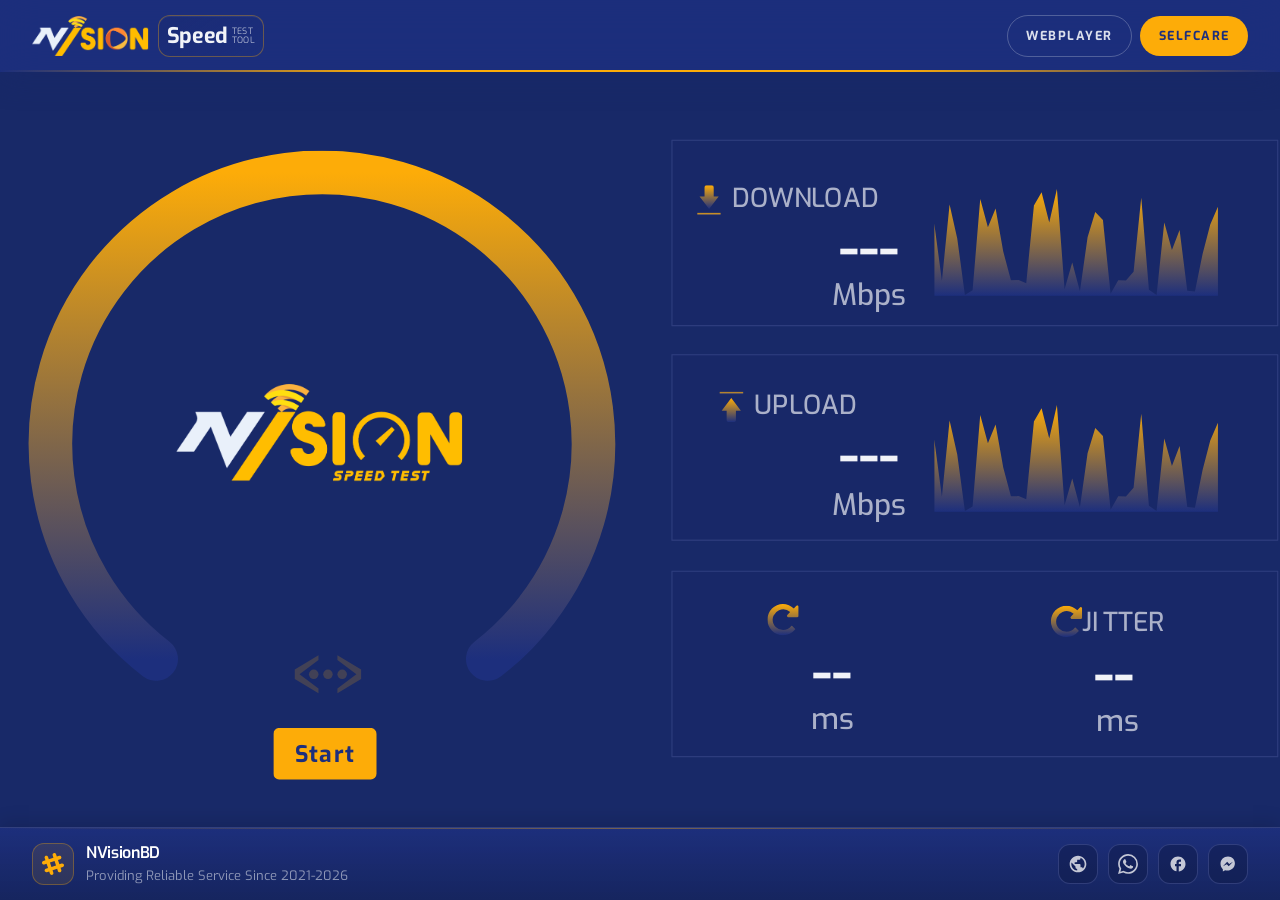
==== commit 115a7a15: "Revamp UI, add NVisionBD branding and assets Large UI and branding update: add MIT LICENSE; introduc" ====
--- a/index.html
+++ b/index.html
@@ -3,106 +3,104 @@
 
 <head>
   <meta charset="UTF-8">
+  <meta name="viewport" content="width=device-width,initial-scale=1">
+  <meta http-equiv="X-UA-Compatible" content="IE=edge">
   <title>Speed Test - NVisionBD</title>
+  <meta name="description"
+    content="Pure Network Performance Estimation Tool by NVisionBD. Test Your Internet Speed And Enjoy Bufferless Streaming." />
+  <meta property="og:title" content="Speed Test - NVisionBD" />
+  <meta property="og:description"
+    content="Pure Network Performance Estimation Tool by NVisionBD. Test Your Internet Speed And Enjoy Bufferless Streaming." />
+  <meta property="og:image" content="https://speedtest.nvisionbd.net/speedmeta.jpg" />
+  <meta property="og:image:secure_url" content="https://speedtest.nvisionbd.net/speedmeta.jpg" />
+  <meta name="msapplication-TileColor" content="#1d2f7d">
+  <meta name="theme-color" content="#fdac08" />
+  <link rel="canonical" href="https://speedtest.nvisionbd.net/" />
+  <link rel="manifest" href="/manifest.json">
   <link href="favicon.png" rel="icon" />
-  <link href="favicon.png" rel="icon" />
-  <meta property="og:title" content="Speed Test - NVisionBD" />
-  <meta name="msapplication-TileColor" content="#7ea8ed">
-  <meta property="og:description"
-    content="Pure Network Performance Estimation Tool. by NVisionBD™️. Test Your Internet Speed And Enjoy Bufferless Streaming." />
-  <meta property="og:image" content="https://www.nvisionbd.net/speedtest/speedmeta.jpg" />
-  <meta property="og:image:secure_url" content="https://www.nvisionbd.net/speedtest/speedmeta.jpg" />
-
+  <link rel="icon" type="image/png" href="favicon.png" sizes="16x16">
+  <link rel="icon" type="image/png" href="favicon.png" sizes="32x32">
+  <link rel="icon" type="image/png" href="favicon.png" sizes="96x96">
+  <link rel="apple-touch-icon" sizes="120x120" href="favicon.png">
+  <link rel="apple-touch-icon" sizes="180x180" href="favicon.png">
+  <link rel="apple-touch-icon" sizes="152x152" href="favicon.png">
+  <link rel="apple-touch-icon" sizes="167x167" href="favicon.png">
+  <link rel="preconnect" href="https://fonts.googleapis.com">
+  <link rel="preconnect" href="https://fonts.gstatic.com" crossorigin>
+  <link href="https://fonts.googleapis.com/css2?family=Exo:wght@300;400;500;600;700;800&display=swap" rel="stylesheet">
+  <link href="css/app.css" rel="stylesheet" type="text/css" />
 </head>
 
-<body>
-  <!DOCTYPE html>
-  <html>
-
-  <head>
-    <link rel="dns-prefetch" href="//uploadnj.openspeedtest.com">
-    <link rel="dns-prefetch" href="//uploadjp.openspeedtest.com">
-    <link rel="dns-prefetch" href="//upload.openspeedtest.com">
-    <link rel="dns-prefetch" href="//uploadin.openspeedtest.com">
-    <link rel="dns-prefetch" href="//openspeedtest.scdn1.secure.raxcdn.com">
-    <link rel="dns-prefetch" href="//open.cachefly.net">
-    <link rel="manifest" href="/manifest.json">
-    <link rel="canonical" href="https://openspeedtest.com/Get-widget.php" />
-    <title>Speed Test - NVisionBD</title>
-    <link href="favicon.png" rel="icon" />
-    <link href="favicon.png" rel="icon" />
-    <link href="css/app.css" rel="stylesheet" type="text/css" />
-    <meta charset="UTF-8">
-    <meta name="viewport" content="width=device-width,initial-scale=1">
-    <meta http-equiv="X-UA-Compatible" content="IE=edge">
-    <meta name="msapplication-TileColor" content="#7ea8ed">
-    <meta name="msapplication-config" content="https://open.cachefly.net/images/icons/browserconfig.xml">
-    <meta name="theme-color" content="#fdac08" />
-    <link rel="icon" type="image/png" href="favicon.png" sizes="16x16">
-    <link rel="icon" type="image/png" href="favicon.png" sizes="32x32">
-    <link rel="icon" type="image/png" href="favicon.png" sizes="96x96">
-    <link rel="apple-touch-icon" sizes="120x120" href="favicon.png">
-    <link rel="apple-touch-icon" sizes="180x180" href="favicon.png">
-    <link rel="apple-touch-icon" sizes="152x152" href="favicon.png">
-    <link rel="apple-touch-icon" sizes="167x167" href="favicon.png">
-    <style>
-      body {
-        background-color: #212369;
-      }
-    </style>
-  </head>
-
-  <body>
-
-    <script defer src='https://open.cachefly.net/assets/js/app-2.5.1.js'></script>
-    <script defer src='https://open.cachefly.net/assets/js/app-darkmode.js'></script>
-    </head>
-
-    <body>
-      <script type="text/javascript"> var openSpeedTestServerList = [{ "ServerName": "Home", "Download": "/downloading", "Upload": "/upload", "ServerIcon": "DefaultIcon" }];
-        var pingSamples = 5;
-        var setPingSamples = false;
-        var pingTimeOut = 5000;
-        var setPingTimeout = true;
-        var setHTTPReq = false;
-        var pingMethod = "HEAD";
-        var pingFile = "Download";
-        var ulDataSize = 30;
-        var ulDelay = 300;
-        var dlDelay = 300;
-        var upAdjust = 1.04;
-        var dlAdjust = 1.04;
-        var dlDuration = 12;
-        var ulDuration = 12;
-        var dlThreads = 6;
-        var ulThreads = 6;
-        var stressTest = false;
-        var selectTest = false;
-        var selectServer = false;
-        var enableRun = true;
-        var openChannel = "widget";
-        var enableClean = true;
-        var widgetRe = "";
-        var webIP = "";
-        function getCookieValue(a, b) {
-          b = document.cookie.match('(^|;)\\s*' + a + '\\s*=\\s*([^;]+)'); return b ? b.pop() : '';
-        }
-        function createCookie(name, value, days) {
-          var date, expires; if (days) { date = new Date(); date.setTime(date.getTime() + (days * 24 * 60 * 60 * 1000)); expires = "; expires=" + date.toGMTString(); } else { expires = ""; } document.cookie = name + "=" + value + expires + "; path=/";
-        }
-        var getDateToday = new Date().getTime();
-        if (getCookieValue("Test") === "" || getCookieValue("time") < getDateToday) { createCookie("Test", 0, 1); createCookie("time", getDateToday + 86400000, 1); } var cValue = parseInt(getCookieValue("Test")); var cTime = parseInt(getCookieValue("time")); if (cValue >= 0) { createCookie("Test", cValue + 1, 1); } if (cValue >= 5) { enableRun = false; }
-        function ostOnload() {
-          console.log("NVisionBD™️ V2.5.1 Loaded!")
-        } </script>
-
-      <div style="margin-left:-30px;">
-        <div id="loading_app" class="spinner">
-          <div style="background-color: #ffbc00;" class="bounce1"></div>
-          <div style="background-color: #ffbc00;" class="bounce2"></div>
-          <div style="background-color: #ffbc00;" class="bounce3"></div>
+<body oncontextmenu="return false" onselectstart="return false" ondragstart="return false">
+  <header class="site-header" id="siteHeader">
+    <div class="shell site-header__inner">
+      <a class="site-brand" href="https://nvisionbd.net" aria-label="NVisionBD">
+        <img src="images/logo2.png" alt="NVisionBD" width="151" height="40" />
+        <div class="site-brand__badge">
+          <p class="site-brand__badge-title">Speed</p>
+          <div class="site-brand__badge-sub">
+            <span>Test</span>
+            <span>Tool</span>
+          </div>
         </div>
+      </a>
+      <div class="site-header__actions">
+        <a class="nav-cta-outline" href="https://webplayer.nvisionbd.net" target="_blank" rel="noopener noreferrer">WebPlayer</a>
+        <a class="nav-cta-selfcare" href="https://selfcare.nvisionbd.net" target="_blank" rel="noopener noreferrer">SelfCare</a>
+        <a class="nav-icon-btn" href="https://selfcare.nvisionbd.net" target="_blank" rel="noopener noreferrer" aria-label="SelfCare">
+          <svg width="22" height="22" viewBox="0 0 24 24" fill="currentColor" aria-hidden="true">
+            <path d="M19.14 12.94c.04-.31.06-.63.06-.94s-.02-.63-.06-.94l2.03-1.58a.49.49 0 0 0 .12-.61l-1.92-3.32a.49.49 0 0 0-.59-.22l-2.39.96a7.2 7.2 0 0 0-1.63-.94l-.36-2.54a.48.48 0 0 0-.48-.41h-3.84a.48.48 0 0 0-.48.41l-.36 2.54c-.59.24-1.13.55-1.63.94l-2.39-.96a.49.49 0 0 0-.59.22L2.77 8.87a.48.48 0 0 0 .12.61l2.03 1.58c-.04.31-.06.63-.06.94s.02.63.06.94L2.89 14.5a.49.49 0 0 0-.12.61l1.92 3.32c.12.22.37.3.59.22l2.39-.96c.5.39 1.04.71 1.63.94l.36 2.54c.05.24.24.41.48.41h3.84c.24 0 .44-.17.48-.41l.36-2.54c.59-.24 1.13-.55 1.63-.94l2.39.96c.22.08.47 0 .59-.22l1.92-3.32a.49.49 0 0 0-.12-.61l-2.02-1.58zM12 15.6A3.6 3.6 0 1 1 12 8.4a3.6 3.6 0 0 1 0 7.2z"/>
+          </svg>
+        </a>
       </div>
+    </div>
+  </header>
+
+  <main class="speedtest-stage">
+  <script type="text/javascript">
+    var openSpeedTestServerList = [{ "ServerName": "Home", "Download": "/downloading", "Upload": "/upload", "ServerIcon": "DefaultIcon" }];
+    var pingSamples = 5;
+    var setPingSamples = false;
+    var pingTimeOut = 5000;
+    var setPingTimeout = true;
+    var setHTTPReq = false;
+    var pingMethod = "HEAD";
+    var pingFile = "Download";
+    var ulDataSize = 1;
+    var ulDelay = 300;
+    var dlDelay = 300;
+    var upAdjust = 1.04;
+    var dlAdjust = 1.04;
+    var dlDuration = 10;
+    var ulDuration = 10;
+    var dlThreads = 6;
+    var ulThreads = 6;
+    var stressTest = false;
+    var selectTest = false;
+    var selectServer = false;
+    var enableRun = true;
+    var openChannel = "widget";
+    var enableClean = true;
+    var widgetRe = "";
+    var webIP = "";
+    function getCookieValue(a, b) {
+      b = document.cookie.match('(^|;)\\s*' + a + '\\s*=\\s*([^;]+)'); return b ? b.pop() : '';
+    }
+    function createCookie(name, value, days) {
+      var date, expires; if (days) { date = new Date(); date.setTime(date.getTime() + (days * 24 * 60 * 60 * 1000)); expires = "; expires=" + date.toGMTString(); } else { expires = ""; } document.cookie = name + "=" + value + expires + "; path=/";
+    }
+    var getDateToday = new Date().getTime();
+    if (getCookieValue("Test") === "" || getCookieValue("time") < getDateToday) { createCookie("Test", 0, 1); createCookie("time", getDateToday + 86400000, 1); } var cValue = parseInt(getCookieValue("Test")); var cTime = parseInt(getCookieValue("time")); if (cValue >= 0) { createCookie("Test", cValue + 1, 1); } if (cValue >= 5) { enableRun = false; }
+    function ostOnload() {
+      console.log("NVisionBD Speed Test Loaded!")
+    }
+  </script>
+
+  <div id="loading_app" class="spinner">
+    <div class="bounce1"></div>
+    <div class="bounce2"></div>
+    <div class="bounce3"></div>
+  </div>
 
       <svg version="1.1" id="OpenSpeedtest" xmlns="http://www.w3.org/2000/svg"
         xmlns:xlink="http://www.w3.org/1999/xlink" class="openSpeedtestApp">
@@ -1433,9 +1431,17 @@
 
         <symbol id="resultCardMob" viewBox="0 0 88.1 65.79">
           <g>
-            <rect width="88.1" height="65.79" />
+            <rect width="88.1" height="65.79" rx="6" ry="6" />
           </g>
 
+        </symbol>
+
+        <symbol id="resultCardMobHalf" viewBox="0 0 138 68">
+          <rect width="138" height="68" rx="8" ry="8" />
+        </symbol>
+
+        <symbol id="resultCardMobFull" viewBox="0 0 284 48">
+          <rect width="284" height="48" rx="8" ry="8" />
         </symbol>
 
         <symbol id="downloadRc1" viewBox="0 0 66.93 13.85">
@@ -1483,14 +1489,13 @@
         </symbol>
 
         <symbol id="downResultC1" viewBox="0 0 53.35 39.8">
-          <text id="downResult" transform="translate(0 20.07)" class="rtextnum">---</text>
-
-          <text x="0" y="35" class="rtextmbms">Mbps</text>
+          <text id="downResult" transform="translate(26.675 20.07)" class="rtextnum">---</text>
+          <text x="26.675" y="35" class="rtextmbms">Mbps</text>
         </symbol>
 
         <symbol id="upResultC2" viewBox="0 0 53.35 39.8">
-          <text id="upRestxt" transform="translate(0 20.07)" class="rtextnum">---</text>
-          <text x="0" y="36.09" class="rtextmbms">Mbps</text>
+          <text id="upRestxt" transform="translate(26.675 20.07)" class="rtextnum">---</text>
+          <text x="26.675" y="36.09" class="rtextmbms">Mbps</text>
         </symbol>
 
         <symbol id="pingResultC3" viewBox="0 0 40.01 39.79">
@@ -1516,12 +1521,16 @@
             class="line2"></polygon>
         </symbol>
 
-        <symbol id="jitterMob" viewBox="0 0 58.1 35.77">
-          <text id="pingMobres" transform="translate(11.07 18.05)" class="rtextnum">--</text>
-          <text x="-8" y="33.46" class="rtextmbms">Jitter</text>
-          <text id="JitterResultMon" x="17" y="33.46" class="jitter-Mob">--</text>
-          <text id="JitterResultms" x="36" y="33.46" class="rtextmbms">ms</text>
-
+        <symbol id="jitterMob" viewBox="0 0 284 48">
+          <text x="71" y="16" class="rtext" text-anchor="middle">PING</text>
+          <text id="pingMobres" transform="translate(58 38)" class="rtextnum">--</text>
+          <text x="80" y="38" class="rtextmbms" style="text-anchor:start">ms</text>
+
+          <line x1="142" y1="10" x2="142" y2="38" stroke="rgb(93 106 172 / 0.45)" stroke-width="1" />
+
+          <text x="213" y="16" class="rtext" text-anchor="middle">JITTER</text>
+          <text id="JitterResultMon" transform="translate(200 38)" class="rtextnum">--</text>
+          <text id="JitterResultms" x="222" y="38" class="rtextmbms" style="text-anchor:start">ms</text>
         </symbol>
         <symbol id="settings" viewBox="0 0 100 125">
           <rect fill="transparent" x="0" y="25" width="100" height="50" />
@@ -1543,7 +1552,7 @@
           <line x1="5" y1="5" x2="405" y2="5"></line>
         </symbol>
         <symbol id="ConnectError" viewBox="0 0 489.6 489.6">
-          <a target="_blank" href="https://openspeedtest.com/FAQ.php?ref=NetworkError">
+          <a target="_blank" href="https://nvisionbd.net">
             <g>
               <g>
                 <path
@@ -1632,7 +1641,7 @@
               <use class="oDo-Meter" xlink:href="#oDoMeter" x="10.28" y="36.11" width="273.94" height="245.39"></use>
               <use xlink:href="#progressBar" x="1" y="295" width="293.53" height="18.38"></use>
 
-              <use style="stroke: #ffbc00" id="progressStatus-Desk" class="intro-Progress" xlink:href="#introProgress"
+              <use style="stroke: #fdac08" id="progressStatus-Desk" class="intro-Progress" xlink:href="#introProgress"
                 x="29" y="295" width="234" height="21"></use>
 
               <use xlink:href="#downloadRc1" x="335.05" y="50.28" width="67" height="16">
@@ -1736,7 +1745,7 @@
 
           </svg>
 
-          <svg class="Mobile" viewBox="-0 0 295.9 413.3">
+          <svg class="Mobile" viewBox="0 0 295.9 440">
             <title id="title1">Pure Network Performance Estimation Tool. by NVisionBD™️</title>
             <g id="UI-Mob">
 
@@ -1747,7 +1756,7 @@
               <use id="mainGuageWhite-Mob" class="main-GuageWhite" xlink:href="#mainGuageWhite" x="11.18" y="12"
                 width="273.94" height="245.39"></use>
 
-              <use xlink:href="#resultCardMob" class="Cards" x="7" y="297.52" width="88.1" height="65.8">
+              <use xlink:href="#resultCardMobHalf" class="Cards" x="6" y="300" width="139" height="68">
                 <title id="title1">The download speed is how fast you can pull data from the server to you in the form
                   of
                   images, videos, text and more. Activities such as listening to music on Spotify, downloading large
@@ -1755,7 +1764,7 @@
                   or
                   streaming videos on Netflix all require you to download data.</title>
               </use>
-              <use xlink:href="#resultCardMob" class="Cards" x="104.1" y="297.52" width="88.1" height="65.8">
+              <use xlink:href="#resultCardMobHalf" class="Cards" x="151" y="300" width="139" height="68">
                 <title id="title1">The upload speed is how fast you send data from you to others in the form of images,
                   videos, text and more. Activities such as uploading to YouTube or Sending email, playing live games
                   like
@@ -1763,22 +1772,9 @@
                   else’s
                   server.</title>
               </use>
-              <use xlink:href="#resultCardMob" class="Cards" x="201.1" y="297.52" width="88.1" height="65.8">
-                <title id="title1">Ping "Round-trip time" is more or less well defined as the network delay from point A
-                  to B
-                  and back. This is the sum of all encoding, queueing, processing, decoding, and propagation delays in
-                  both
-                  directions. Essentially, it's the delay when A may be expecting an answer from B for a request that
-                  requires
-                  very little processing. A fast ping means a more responsive connection, especially in applications
-                  where
-                  timing is everything (like video games). Ping is measured in Milliseconds (ms).
-
-                  Jitter is simply the difference in Ping "Round-trip time" . In other words, jitter is measuring time
-                  difference in packet inter-arrival time. Jitter helps diagnose internet connection stability. The
-                  higher
-                  the
-                  jitter value, the worse the stability of the connection.</title>
+              <use xlink:href="#resultCardMobFull" class="Cards" x="6" y="376" width="284" height="48">
+                <title id="title1">Ping is the network delay round-trip. Jitter is the variation in ping — higher jitter
+                  means a less stable connection.</title>
               </use>
               <use id="upSymbolMob" xlink:href="#upSymbol" class="Mobile" x="134" y="73" width="32.21" height="41.62">
               </use>
@@ -1788,55 +1784,53 @@
               <use id="ConnectErrorMob" xlink:href="#ConnectError" class="ConnectError" x="135.9" y="74.02"
                 width="32.21" height="41.62"></use>
               <use class="oDo-Meter" xlink:href="#oDoMeter" x="11.18" y="12" width="273.94" height="245.39"></use>
-              <use xlink:href="#progressBar" x="7.1" y="272.08" width="282.53" height="18.38"></use>
-              <use style="stroke: #ffbc00" id="progressStatus-Mob" class="intro-Progress" xlink:href="#introProgress"
-                x="34" y="272" width="225.0" height="21.5">
-              </use>
-
-              <use xlink:href="#downloadRc1" x="26.36" y="301.63" width="60" height="15">
+              <use xlink:href="#progressBar" x="6" y="255" width="284" height="18.38"></use>
+              <use style="stroke: #fdac08" id="progressStatus-Mob" class="intro-Progress" xlink:href="#introProgress"
+                x="34" y="255" width="225.0" height="21.5">
+              </use>
+
+              <use xlink:href="#downSymbol" class="Symbol" x="42" y="308" width="11" height="12"></use>
+              <use xlink:href="#downloadRc1" x="55" y="306" width="58" height="14">
                 <title id="title1">Download speed is measured in megabits per second (Mbps).</title>
               </use>
-              <use xlink:href="#uploadRc2" x="230.5" y="301.64" width="42" height="15">
+              <use xlink:href="#upSymbol" class="Symbol" x="192" y="308" width="11" height="11"></use>
+              <use xlink:href="#uploadRc2" x="205" y="306" width="42" height="14">
                 <title id="title1">Upload speed is measured in megabits per second (Mbps).</title>
               </use>
-              <use xlink:href="#pingRc3" x="143.88" y="301.72" width="26" height="15">
-                <title id="title1">Ping is measured in Milliseconds (ms).</title>
-              </use>
-              <use xlink:href="#upSymbol" class="Symbol" x="215.5" y="303.42" width="12.3" height="10.6"></use>
-              <use xlink:href="#downSymbol" class="Symbol" x="12.7" y="303.42" width="10.6" height="12.4"></use>
-              <use xlink:href="#pingSymbol" x="126.8" y="303.32" width="12.5" height="12.4"></use>
+
               <use id="graphMob1" xlink:href="#graphc1" x="83.1" y="160.45" width="200" height="135">
                 <title id="title1">Shows you real-time network traffic graph for Download!</title>
               </use>
               <use id="graphMob2" xlink:href="#graphc2" x="83.1" y="160.45" width="200" height="135">
                 <title id="title1">Upload speed is measured in megabits per second (Mbps).</title>
               </use>
-              <use xlink:href="#jitterMob" x="71.14" y="317.65" width="200" height="45.1">
-                <title id="title1">Your ping! and Jitter</title>
-              </use>
-              <use xlink:href="#upResultC2" x="176" y="317.67" width="200" height="45.1">
+
+              <use xlink:href="#downResultC1" x="6" y="324" width="139" height="40">
+                <title id="title1">Your download speed!</title>
+              </use>
+              <use xlink:href="#upResultC2" x="151" y="324" width="139" height="40">
                 <title id="title1">Your upload speed!</title>
               </use>
-              <use xlink:href="#downResultC1" x="-19" y="317.64" width="200" height="45.1">
-                <title id="title1">Your download speed!</title>
+              <use xlink:href="#jitterMob" x="6" y="376" width="284" height="48">
+                <title id="title1">Your ping and jitter</title>
               </use>
 
 
             </g>
 
             <g id="intro-Mob">
-              <use id="logo-Desk" xlink:href="#logo" x="38" y="110" width="218.8" height="50.22"></use>
+              <use id="logo-Mob" class="intro-logo-mob" xlink:href="#logo" x="38" y="78" width="218.8" height="50.22"></use>
 
               <use id="deskStartMob" class="deskStart" xlink:href="#mainGuagebg" x="11.18" y="12" width="273.94"
                 height="245.39">
 
               </use>
-              <use id="startButtonMob" class="startButton" xlink:href="#playButton" x="119" y="280" width="65.2"
+              <use id="startButtonMob" class="startButton" xlink:href="#playButton" x="119" y="268" width="65.2"
                 height="65.2">
                 <title id="title1">Click here to run a speed!</title>
               </use>
 
-              <use id="settingsMob" class="Startsettings" xlink:href="#settings" x="100" y="240" width="100"
+              <use id="settingsMob" class="Startsettings" xlink:href="#settings" x="100" y="228" width="100"
                 height="40">
                 <title id="title1">Options</title>
               </use>
@@ -1848,43 +1842,55 @@
 
         </a>
         <linearGradient id="gradient" x1="0%" y1="0%" x2="0%" y2="100%">
-          <stop offset="0%" stop-color="#ffbc00" />
-          <stop offset="100%" stop-color="#212369" />
+          <stop offset="0%" stop-color="#fdac08" />
+          <stop offset="100%" stop-color="#1d2f7d" />
         </linearGradient>
 
-
         <radialGradient id="RadialGradient1">
-          <stop offset="0%" stop-color="#ffbc00" />
-          <stop offset="100%" stop-color="#ffbc00" />
+          <stop offset="0%" stop-color="#fdac08" />
+          <stop offset="100%" stop-color="#fdac08" />
         </radialGradient>
       </svg>
-
-      <script src="app-2.5.1.js"></script>
-
-
-
-
-      <script>
-        if ('serviceWorker' in navigator) {
-
-          navigator.serviceWorker.register('service-worker.js')
-            .then(function (reg) {
-
-            }).catch(function (err) {
-
-            });
-        }
-      </script>
-
-
-    </body>
-
-  </html>
-
-  <body oncontextmenu="return false" onselectstart="return false" ondragstart="return false">
-  </body>
-  <!-- partial -->
-
+  </main>
+
+  <footer class="site-footer">
+    <div class="shell site-footer__inner">
+      <div class="site-footer__brand">
+        <div class="site-footer__mark" aria-hidden="true">
+          <svg width="22" height="22" viewBox="0 0 24 24" fill="currentColor">
+            <path d="M22.672 15.226l-2.432.811.841 2.515c.33 1.019-.209 2.127-1.23 2.456-1.15.325-2.148-.321-2.463-1.226l-.84-2.518-5.013 1.677.84 2.517c.391 1.203-.434 2.542-1.831 2.542-.88 0-1.601-.564-1.86-1.314l-.842-2.516-2.431.809c-1.135.328-2.145-.317-2.463-1.229-.329-1.018.211-2.127 1.231-2.456l2.432-.809-1.621-4.823-2.432.808c-1.355.384-2.558-.59-2.558-1.839 0-.817.509-1.582 1.327-1.846l2.433-.809-.842-2.515c-.33-1.02.211-2.129 1.232-2.458 1.02-.329 2.13.209 2.461 1.229l.842 2.515 5.011-1.677-.839-2.517c-.403-1.238.484-2.553 1.843-2.553.819 0 1.585.509 1.85 1.326l.841 2.517 2.431-.81c1.02-.33 2.131.211 2.461 1.229.332 1.018-.21 2.126-1.23 2.456l-2.433.809 1.622 4.823 2.433-.809c1.242-.401 2.557.484 2.557 1.838 0 .819-.51 1.583-1.328 1.847m-8.992-6.428l-5.01 1.675 1.619 4.828 5.011-1.674-1.62-4.829z"/>
+          </svg>
+        </div>
+        <p class="site-footer__copy">
+          <strong>NVisionBD</strong>
+          <span>Providing Reliable Service Since 2021-2026</span>
+        </p>
+      </div>
+      <nav class="site-footer__social" aria-label="Social links">
+        <a href="https://nvisionbd.net" target="_blank" rel="noopener noreferrer" aria-label="Website">
+          <svg width="20" height="20" viewBox="0 0 24 24" fill="currentColor" aria-hidden="true"><path d="M12 2C6.48 2 2 6.48 2 12s4.48 10 10 10 10-4.48 10-10S17.52 2 12 2zm-1 17.93c-3.95-.49-7-3.85-7-7.93 0-.62.08-1.21.21-1.79L9 15v1c0 1.1.9 2 2 2v1.93zm6.9-2.54c-.26-.81-1-1.39-1.9-1.39h-1v-3c0-.55-.45-1-1-1H8v-2h2c.55 0 1-.45 1-1V7h2c1.1 0 2-.9 2-2v-.41c2.93 1.19 5 4.06 5 7.41 0 2.08-.8 3.97-2.1 5.39z"/></svg>
+        </a>
+        <a href="https://nvisionbd.net/whatsapp" target="_blank" rel="noopener noreferrer" aria-label="WhatsApp">
+          <svg width="20" height="20" viewBox="0 0 24 24" fill="currentColor" aria-hidden="true"><path d="M17.472 14.382c-.297-.149-1.758-.867-2.03-.967-.273-.099-.471-.148-.67.15-.197.297-.767.966-.94 1.164-.173.199-.347.223-.644.075-.297-.15-1.255-.463-2.39-1.475-.883-.788-1.48-1.761-1.653-2.059-.173-.297-.018-.458.13-.606.134-.133.298-.347.446-.52.149-.174.198-.298.298-.497.099-.198.05-.371-.025-.52-.075-.149-.669-1.612-.916-2.207-.242-.579-.487-.5-.669-.51-.173-.008-.371-.01-.57-.01-.198 0-.52.074-.792.372-.272.297-1.04 1.016-1.04 2.479 0 1.462 1.065 2.875 1.213 3.074.149.198 2.096 3.2 5.077 4.487.709.306 1.262.489 1.694.625.712.227 1.36.195 1.871.118.571-.085 1.758-.719 2.006-1.413.248-.694.248-1.289.173-1.413-.074-.124-.272-.198-.57-.347m-5.421 7.403h-.004a9.87 9.87 0 0 1-5.031-1.378l-.361-.214-3.741.982.998-3.648-.235-.374a9.86 9.86 0 0 1-1.51-5.26c.001-5.45 4.436-9.884 9.888-9.884 2.64 0 5.122 1.03 6.988 2.898a9.825 9.825 0 0 1 2.893 6.994c-.003 5.45-4.435 9.884-9.885 9.884m8.413-18.297A11.815 11.815 0 0 0 12.05 0C5.495 0 .16 5.335.157 11.892c0 2.096.547 4.142 1.588 5.945L.057 24l6.305-1.654a11.882 11.882 0 0 0 5.683 1.448h.005c6.554 0 11.89-5.335 11.893-11.893a11.821 11.821 0 0 0-3.49-8.413z"/></svg>
+        </a>
+        <a href="https://www.facebook.com/nvisionbd.net" target="_blank" rel="noopener noreferrer" aria-label="Facebook">
+          <svg width="18" height="18" viewBox="0 0 24 24" fill="currentColor" aria-hidden="true"><path d="M22 12c0-5.52-4.48-10-10-10S2 6.48 2 12c0 4.84 3.44 8.87 8 9.8V15H8v-3h2V9.5C10 7.57 11.57 6 13.5 6H16v3h-2c-.55 0-1 .45-1 1v2h3v3h-3v6.95c5.05-.5 9-4.76 9-9.95z"/></svg>
+        </a>
+        <a href="https://m.me/nvisionbd.net" target="_blank" rel="noopener noreferrer" aria-label="Messenger">
+          <svg width="18" height="18" viewBox="0 0 24 24" fill="currentColor" aria-hidden="true"><path d="M12 2C6.36 2 2 6.13 2 11.7c0 2.89 1.19 5.4 3.14 7.17V22l3.05-1.67c.86.24 1.77.37 2.81.37 5.64 0 10.2-4.13 10.2-9.7C21.2 6.13 17.64 2 12 2zm1.01 13.08-2.61-2.78-5.09 2.78 5.59-5.93 2.67 2.78 5.03-2.78-5.59 5.93z"/></svg>
+        </a>
+      </nav>
+    </div>
+  </footer>
+
+  <script src="app-2.5.1.js"></script>
+  <script>
+    if ('serviceWorker' in navigator) {
+      navigator.serviceWorker.register('service-worker.js')
+        .then(function (reg) { })
+        .catch(function (err) { });
+    }
+  </script>
 </body>
 
 </html>
--- a/css/app.css
+++ b/css/app.css
@@ -1,390 +1,753 @@
-/* roboto-regular - latin */
-@font-face {
-    font-family: 'Roboto';
-    font-style: normal;
-    font-weight: 400;
-    font-display: auto;
-    src: url('./fonts/roboto-v20-latin-regular.eot'); /* IE9 Compat Modes */
-    src: local('Roboto'), local('Roboto-Regular'),
-         url('./fonts/roboto-v20-latin-regular.eot?#iefix') format('embedded-opentype'), /* IE6-IE8 */
-         url('./fonts/roboto-v20-latin-regular.woff2') format('woff2'), /* Super Modern Browsers */
-         url('./fonts/roboto-v20-latin-regular.woff') format('woff'), /* Modern Browsers */
-         url('./fonts/roboto-v20-latin-regular.ttf') format('truetype'), /* Safari, Android, iOS */
-         url('./fonts/roboto-v20-latin-regular.svg#Roboto') format('svg'); /* Legacy iOS */
-  }
-  /* roboto-500 - latin */
-  @font-face {
-    font-family: 'Roboto';
-    font-style: normal;
-    font-weight: 500;
-    font-display: auto;
-    src: url('./fonts/roboto-v20-latin-500.eot'); /* IE9 Compat Modes */
-    src: local('Roboto Medium'), local('Roboto-Medium'),
-         url('./fonts/roboto-v20-latin-500.eot?#iefix') format('embedded-opentype'), /* IE6-IE8 */
-         url('./fonts/roboto-v20-latin-500.woff2') format('woff2'), /* Super Modern Browsers */
-         url('./fonts/roboto-v20-latin-500.woff') format('woff'), /* Modern Browsers */
-         url('./fonts/roboto-v20-latin-500.ttf') format('truetype'), /* Safari, Android, iOS */
-         url('./fonts/roboto-v20-latin-500.svg#Roboto') format('svg'); /* Legacy iOS */
-  }
-  ::-webkit-scrollbar {
-    display: none;
-  }
-  
-  body {
-    margin: 0px;
-    padding: 0px;
-    display: block; 
-    overflow: hidden;
-  }
-   
-  .ConnectError{
-  display: none;
-  }
-   
-  
-  .openSpeedtestApp{
-      height: 100vh;
-       width: 100vw;
-       display: none;
-  
-  
-   }
-  .main-Guagebg{
-      fill: none;
-      stroke: rgb(231, 231, 232);
-      stroke-linecap: round;
-      stroke-linejoin:round;
-      stroke-width: 22px;
-      stroke-dasharray: 681;
-      }
-   .main-GuageBlue{
-       fill: none;
-      stroke: url(#gradient);
-      stroke-linecap: round;
-      stroke-linejoin: round;
-      stroke-width: 22px;
-      stroke-dasharray: 681;
-      stroke-opacity: 0;
-   }
-  .main-GuageWhite{
-      fill: none;
-      stroke: rgb(255, 255, 255);
-      stroke-linecap: round;
-      stroke-linejoin:round;
-      stroke-width: 15px;
-      stroke-dasharray: 0, 681;
-      stroke-dashoffset: 1;
-      stroke-opacity: 0;
-  }
-  .oDo-Meter{
-      font-size: 16.633283615112305px;
-      fill: gray;
-      font-family: Roboto-Medium, Roboto;
-      font-weight: 500;
-  }
-  .oDoLive-Speed{
-      font-size: 28px;
-      fill: #201e1e;
-      font-family: Roboto-Medium, Roboto;
-      font-weight: 500;
-      text-anchor:middle;
-  }
-   
-  .oDoLive-Status{
-      font-size: 10px;
-      fill: #d2d1d2;
-      font-family: Roboto-Medium, Roboto;
-      font-weight: 500;
-      text-anchor:middle;
-  }
-  .uiBg{
-      fill: #d2d1d2;
-  }
-  .progressbg{
-  
-  stroke: rgb(231, 231, 232);
+:root {
+  --brand-gold: #fdac08;
+  --brand-gold-hover: #e09a06;
+  --brand-navy: #1d2f7d;
+  --brand-deep: #1a2b72;
+  --bg: #182968;
+  --bg-soft: #1a2b72;
+  --ink: #f1f3f8;
+  --muted: rgba(241, 243, 248, 0.68);
+  --line: rgb(93 106 172 / 0.35);
+  --surface: rgb(24 41 104 / 0.72);
+  --gauge-track: rgb(93 106 172 / 0.45);
+  --font-brand: Exo, system-ui, sans-serif;
+  --header-h: 4.5rem;
+}
+
+::-webkit-scrollbar {
+  width: 0 !important;
+  height: 0 !important;
+  display: none !important;
+  background: transparent;
+}
+
+html {
+  height: 100%;
+  height: 100svh;
+  max-height: 100svh;
+  overflow: hidden;
+  overscroll-behavior: none;
+  background-color: var(--bg);
+  scrollbar-width: none;
+  -ms-overflow-style: none;
+}
+
+body {
+  margin: 0;
+  padding: 0;
+  width: 100%;
+  max-width: 100%;
+  height: 100%;
+  height: 100svh;
+  max-height: 100svh;
+  min-height: 0;
+  display: flex;
+  flex-direction: column;
+  overflow: hidden;
+  overscroll-behavior: none;
+  font-family: var(--font-brand);
+  background-color: var(--bg);
+  color: var(--ink);
+  scrollbar-width: none;
+  -ms-overflow-style: none;
+}
+
+.ConnectError {
+  display: none;
+}
+
+.speedtest-stage {
+  position: relative;
+  flex: 1 1 auto;
+  min-height: 0;
+  width: 100%;
+  max-width: 100%;
+  display: flex;
+  align-items: center;
+  justify-content: center;
+  overflow: hidden;
+}
+
+.openSpeedtestApp {
+  height: 100%;
+  width: 100%;
+  max-height: 100%;
+  max-width: 100%;
+  display: none;
+  overflow: hidden;
+}
+
+.main-Guagebg {
+  fill: none;
+  stroke: var(--gauge-track);
+  stroke-linecap: round;
+  stroke-linejoin: round;
+  stroke-width: 22px;
+  stroke-dasharray: 681;
+}
+
+.main-GuageBlue {
+  fill: none;
+  stroke: url(#gradient);
+  stroke-linecap: round;
+  stroke-linejoin: round;
+  stroke-width: 22px;
+  stroke-dasharray: 681;
+  stroke-opacity: 0;
+}
+
+.main-GuageWhite {
+  fill: none;
+  stroke: var(--ink);
+  stroke-linecap: round;
+  stroke-linejoin: round;
+  stroke-width: 15px;
+  stroke-dasharray: 0, 681;
+  stroke-dashoffset: 1;
+  stroke-opacity: 0;
+}
+
+.oDo-Meter {
+  font-size: 16.633283615112305px;
+  fill: var(--muted);
+  font-family: var(--font-brand);
+  font-weight: 500;
+}
+
+.oDoLive-Speed {
+  font-size: 28px;
+  fill: var(--ink);
+  font-family: var(--font-brand);
+  font-weight: 600;
+  text-anchor: middle;
+}
+
+.oDoLive-Status {
+  font-size: 10px;
+  fill: var(--muted);
+  font-family: var(--font-brand);
+  font-weight: 500;
+  text-anchor: middle;
+}
+
+.uiBg {
+  fill: var(--line);
+}
+
+.progressbg {
+  stroke: var(--gauge-track);
   stroke-width: 8px;
   stroke-linecap: round;
   stroke-linejoin: round;
   stroke-dasharray: 400;
   stroke-dashoffset: 0;
-  }
-  .Cards{
-  fill: #f2f2f2;	
-  }
-  .Symbol{
-  fill : url(#gradient);
-  }
-  .rtext{
-      font-size: 12px;
-      fill: #333;
-      font-family: Roboto-Medium, Roboto;
-      font-weight: 500;
-  }
-  .rtextnum{
-      font-size: 23px;
-      fill: #201e1e;
-      font-family: Roboto-Medium, Roboto;
-      font-weight: 500;
-      text-anchor:middle;
-  }
-  .rtextmbms{
-      font-size: 12px;
-      fill: #5f5f5f;
-      font-family: Roboto-Medium, Roboto;
-      font-weight: 500;
-      text-anchor:middle;
-  }
-  .jitter-Mob{
-      font-size: 9px;
-      fill: #5f5f5f;
-      font-family: Roboto-Medium, Roboto;
-      font-weight: 500;
-      text-anchor:middle;
-  }
-  .startButton{
+}
+
+.Cards {
+  fill: var(--surface);
+  stroke: var(--line);
+  stroke-width: 1;
+}
+
+.Symbol {
+  fill: url(#gradient);
+}
+
+.rtext {
+  font-size: 12px;
+  fill: var(--muted);
+  font-family: var(--font-brand);
+  font-weight: 500;
+}
+
+.rtextnum {
+  font-size: 23px;
+  fill: var(--ink);
+  font-family: var(--font-brand);
+  font-weight: 600;
+  text-anchor: middle;
+}
+
+.rtextmbms {
+  font-size: 12px;
+  fill: var(--muted);
+  font-family: var(--font-brand);
+  font-weight: 500;
+  text-anchor: middle;
+}
+
+.jitter-Mob {
+  font-size: 9px;
+  fill: var(--muted);
+  font-family: var(--font-brand);
+  font-weight: 500;
+  text-anchor: middle;
+}
+
+.startButton {
   fill: url(#RadialGradient1);
- -webkit-tap-highlight-color: rgba(0,0,0,0);
+  -webkit-tap-highlight-color: rgba(0, 0, 0, 0);
   -webkit-tap-highlight-color: transparent;
-  cursor:pointer;
-  pointer-events:visible;
-}
- .buttonTxt{
-    font-size: 40px;
-    fill: #ffffff;
-    font-family: Roboto-Medium, Roboto;
-    font-weight: 500;
-    text-anchor:middle;   
- }
- 
-  .intro-Progress{
-  stroke: #56c4fb;
+  cursor: pointer;
+  pointer-events: visible;
+}
+
+.buttonTxt {
+  font-size: 40px;
+  fill: var(--brand-navy);
+  font-family: var(--font-brand);
+  font-weight: 700;
+  text-anchor: middle;
+  letter-spacing: 0.06em;
+}
+
+.intro-Progress {
+  stroke: var(--brand-gold);
   stroke-width: 8px;
   stroke-linecap: round;
   stroke-linejoin: round;
   stroke-dasharray: 400;
   stroke-dashoffset: 0;
-   
-   
-  }
-  .progressElmstart{
-  stroke: #56c4fb;
+}
+
+.progressElmstart {
+  stroke: var(--brand-gold);
   stroke-width: 8px;
   stroke-linecap: round;
   stroke-linejoin: round;
   stroke-dasharray: 400;
   stroke-dashoffset: 0;
   display: block;
-  }
-  .Startsettings{
+}
+
+.Startsettings {
   fill: url(#RadialGradient1);
-  -webkit-tap-highlight-color: rgba(0,0,0,0);
+  -webkit-tap-highlight-color: rgba(0, 0, 0, 0);
   -webkit-tap-highlight-color: transparent;
-  cursor:pointer;
-  pointer-events:visible; 
-  opacity: 0.10;
+  cursor: pointer;
+  pointer-events: visible;
+  opacity: 0.18;
   transition: opacity 1s ease-in-out;
-  }
-  .Startsettings:hover{
-      opacity: 1;
-  }
-  
-  .progressbg{
-  
-  stroke: rgb(231, 231, 232);
-  stroke-width: 8px;
+}
+
+.Startsettings:hover {
+  opacity: 1;
+}
+
+.deskStart {
+  fill: none;
   stroke-linecap: round;
   stroke-linejoin: round;
-  stroke-dasharray: 400;
-  stroke-dashoffset: 0;
-  }
-  .deskStart{
-      fill: none;
-      stroke: rgb(231, 231, 232);
-      stroke-linecap: round;
-      stroke-linejoin:round;
-      stroke-width: 22px;
-      stroke-dasharray: 681;
-      stroke: url(#gradient);
-       
-  
-  }
-  #UI-Desk{
-  display: none;
-  }
-  #UI-Mob{
-  display: none;
-  }
-  .oDoTop-Speed{
-      font-size: 16.96px;
-      fill: gray;
-      font-family: Roboto-Medium, Roboto;
-      font-weight: 500;
-      text-anchor: end;
-       
-  }
-  #upSymbolDesk{
-  fill: #14b0fe;
-  display: none;
-  }
-  #downSymbolDesk{
-  fill: #14b0fe;
-  display: none;
-  }
-  #upSymbolMob{
-  fill: #14b0fe;
-  display: none;
-  } 
-  #downSymbolMob{
-  fill: #14b0fe;
-  display: none;
-  }
-   
-  #ipMob{
-   
-      font-size: 15px;
-      fill: #201e1e;
-      font-family: Roboto-Medium, Roboto;
-      font-weight: 500;
-      text-anchor:middle;
-      display: none;
-  }
-  #ipDesk{
-  
-      font-size: 15px;
-      fill: #201e1e;
-      font-family: Roboto-Medium, Roboto;
-      font-weight: 500;
-      text-anchor:middle;
-      display: none;	
-  }
-  
-  
-   
-  
-  .spinner {
-      position: fixed;
-      z-index: 999;
-      margin-top: 48vh;
-      margin-left: 49.5vw;
-  }
-  
-  .spinner > div {
-    width: 20px;
-    height: 20px;
-    background-color: #2196F3;
-  
-    border-radius: 100%;
-    display: inline-block;
-    -webkit-animation: sk-bouncedelay 1.4s infinite ease-in-out both;
-    animation: sk-bouncedelay 1.4s infinite ease-in-out both;
-  }
-  
-  .spinner .bounce1 {
-    -webkit-animation-delay: -0.32s;
-    animation-delay: -0.32s;
-  }
-  
-  .spinner .bounce2 {
-    -webkit-animation-delay: -0.16s;
-    animation-delay: -0.16s;
-  }
-  
-  @-webkit-keyframes sk-bouncedelay {
-    0%, 80%, 100% { -webkit-transform: scale(0) }
-    40% { -webkit-transform: scale(1.0) }
-  }
-  
-  @keyframes sk-bouncedelay {
-    0%, 80%, 100% { 
-      -webkit-transform: scale(0);
-      transform: scale(0);
-    } 40% { 
-      -webkit-transform: scale(1.0);
-      transform: scale(1.0);
-    }
-  }
-  
-  
-   
-   .Mobile,.Desktop{visibility: hidden;}
-   .Mobile,.Desktop{width: 100%; height: 100%;}
-  
-  
-  
-  @media only screen
-  and (min-width : 321px) {
-              .Mobile { visibility: hidden; }
-              .Desktop { visibility: visible; }
-  }
-   
-  
-  @media only screen
-  and (max-width : 320px) {
-              .Mobile { visibility: visible; }
-              .Desktop { visibility: hidden; }
-               
-  }
-   
-  
-  @media only screen
-  and (min-device-width : 600px)
-  and (max-device-width : 960px)
-  and (orientation : portrait) {
-              .Mobile { visibility: visible; }
-              .Desktop { visibility: hidden; }
-  
-               
-  }
-   
-   
-  
-  @media only screen
-  and (min-device-width : 768px)
-  and (max-device-width : 1024px)
-  and (orientation : landscape) {
-  
-              .Mobile { visibility: hidden; }
-              .Desktop { visibility: visible; }
-  
-               
-  }
-   
-  
-  @media only screen
-  and (min-device-width : 768px)
-  and (max-device-width : 1024px)
-  and (orientation : portrait) {
-              .Mobile { visibility: visible; }
-              .Desktop { visibility: hidden; }
-  }
-  
-  @media only screen
-  and (min-width : 1224px) {
-              .Mobile { visibility: hidden; }
-              .Desktop { visibility: visible; }
-  }
-  
-  @media only screen
-  and (min-width : 1824px) {
-              .Mobile { visibility: hidden; }
-              .Desktop { visibility: visible; }
-  }
-  
-  
-  @media only screen
-  and (min-device-width : 320px)
-  and (max-device-width : 568px)
-  and (orientation : landscape) {
-              .Mobile { visibility: hidden; }
-              .Desktop { visibility: visible; }
-  }
-   
-  
-  @media only screen
-  and (min-device-width : 320px)
-  and (max-device-width : 568px)
-  and (orientation : portrait) {
-              .Mobile { visibility: visible; }
-              .Desktop { visibility: hidden; }
-  }+  stroke-width: 22px;
+  stroke-dasharray: 681;
+  stroke: url(#gradient);
+}
+
+#UI-Desk {
+  display: none;
+}
+
+#UI-Mob {
+  display: none;
+}
+
+.oDoTop-Speed {
+  font-size: 16.96px;
+  fill: var(--muted);
+  font-family: var(--font-brand);
+  font-weight: 500;
+  text-anchor: end;
+}
+
+#upSymbolDesk {
+  fill: var(--brand-gold);
+  display: none;
+}
+
+#downSymbolDesk {
+  fill: var(--brand-gold);
+  display: none;
+}
+
+#upSymbolMob {
+  fill: var(--brand-gold);
+  display: none;
+}
+
+#downSymbolMob {
+  fill: var(--brand-gold);
+  display: none;
+}
+
+#ipMob {
+  font-size: 15px;
+  fill: var(--ink);
+  font-family: var(--font-brand);
+  font-weight: 500;
+  text-anchor: middle;
+  display: none;
+}
+
+#ipDesk {
+  font-size: 15px;
+  fill: var(--ink);
+  font-family: var(--font-brand);
+  font-weight: 500;
+  text-anchor: middle;
+  display: none;
+}
+
+.spinner {
+  position: absolute;
+  z-index: 40;
+  top: 50%;
+  left: 50%;
+  transform: translate(-50%, -50%);
+  margin: 0;
+}
+
+.spinner > div {
+  width: 20px;
+  height: 20px;
+  background-color: var(--brand-gold);
+  border-radius: 100%;
+  display: inline-block;
+  -webkit-animation: sk-bouncedelay 1.4s infinite ease-in-out both;
+  animation: sk-bouncedelay 1.4s infinite ease-in-out both;
+}
+
+.spinner .bounce1 {
+  -webkit-animation-delay: -0.32s;
+  animation-delay: -0.32s;
+}
+
+.spinner .bounce2 {
+  -webkit-animation-delay: -0.16s;
+  animation-delay: -0.16s;
+}
+
+@-webkit-keyframes sk-bouncedelay {
+  0%,
+  80%,
+  100% {
+    -webkit-transform: scale(0);
+  }
+  40% {
+    -webkit-transform: scale(1);
+  }
+}
+
+@keyframes sk-bouncedelay {
+  0%,
+  80%,
+  100% {
+    -webkit-transform: scale(0);
+    transform: scale(0);
+  }
+  40% {
+    -webkit-transform: scale(1);
+    transform: scale(1);
+  }
+}
+
+#resultsData {
+  position: relative;
+  display: block;
+  width: 100%;
+  height: 100%;
+  max-width: 100%;
+  max-height: 100%;
+  overflow: hidden;
+}
+
+.Mobile,
+.Desktop {
+  position: absolute;
+  inset: 0;
+  width: 100%;
+  height: 100%;
+  max-width: 100%;
+  max-height: 100%;
+  visibility: hidden;
+  pointer-events: none;
+}
+
+/* Desktop layout by default */
+.Desktop {
+  visibility: visible;
+  pointer-events: auto;
+}
+
+/* Mobile / narrow portrait — improved breakpoints for modern phones */
+@media (max-width: 768px) and (orientation: portrait) {
+  .Mobile {
+    visibility: visible;
+    pointer-events: auto;
+  }
+  .Desktop {
+    visibility: hidden;
+    pointer-events: none;
+  }
+
+  .speedtest-stage {
+    min-height: 0;
+    padding: 0;
+    width: 100%;
+  }
+
+  .openSpeedtestApp {
+    max-width: none;
+    width: 100%;
+    margin-inline: 0;
+  }
+
+  #resultsData {
+    width: 100%;
+  }
+
+  .Mobile {
+    width: 100%;
+    height: 100%;
+  }
+
+  .intro-logo-mob {
+    opacity: 0.92;
+  }
+
+  .rtextnum {
+    font-size: 20px;
+  }
+
+  .oDoLive-Speed {
+    font-size: 30px;
+    font-weight: 700;
+  }
+
+  .Cards {
+    fill: rgb(15 26 69 / 0.55);
+    stroke: rgb(93 106 172 / 0.45);
+    stroke-width: 1;
+  }
+}
+
+@media (orientation: landscape) {
+  .Mobile {
+    visibility: hidden;
+    pointer-events: none;
+  }
+  .Desktop {
+    visibility: visible;
+    pointer-events: auto;
+  }
+}
+
+/* —— WebPlayer-style site chrome —— */
+.shell {
+  width: min(1280px, calc(100% - 2.5rem));
+  margin-inline: auto;
+}
+
+@media (min-width: 768px) {
+  .shell {
+    width: min(1280px, calc(100% - 4rem));
+  }
+}
+
+.site-header {
+  position: relative;
+  z-index: 50;
+  flex-shrink: 0;
+  height: var(--header-h);
+  min-height: var(--header-h);
+  background: rgb(29 47 125 / 0.96);
+  box-shadow: 0 8px 28px rgb(24 41 104 / 0.45);
+  backdrop-filter: blur(20px);
+}
+
+.site-header::after {
+  content: "";
+  pointer-events: none;
+  position: absolute;
+  inset-inline: 0;
+  bottom: 0;
+  height: 2px;
+  background: linear-gradient(
+    90deg,
+    transparent 0%,
+    #fdac08 30%,
+    #fdac08 70%,
+    transparent 100%
+  );
+}
+
+.site-header__inner {
+  display: flex;
+  align-items: center;
+  justify-content: space-between;
+  height: var(--header-h);
+  gap: 0.75rem;
+}
+
+.site-brand {
+  display: inline-flex;
+  align-items: center;
+  gap: 0.55rem;
+  text-decoration: none;
+  color: var(--ink);
+}
+
+.site-brand img {
+  height: 2.35rem;
+  width: auto;
+  display: block;
+}
+
+@media (min-width: 768px) {
+  .site-brand img {
+    height: 2.5rem;
+  }
+}
+
+.site-brand__badge {
+  display: flex;
+  align-items: center;
+  gap: 0.25rem;
+  height: 2.5rem;
+  padding: 0 0.5rem;
+  border-radius: 0.75rem;
+  line-height: 1;
+  border: 1px solid rgb(253 172 8 / 0.35);
+  background: linear-gradient(145deg, rgb(26 43 114 / 0.65), rgb(29 47 125 / 0.4));
+  box-shadow: inset 0 1px 0 rgb(255 255 255 / 0.06);
+}
+
+.site-brand__badge-title {
+  margin: 0;
+  font-size: 1.15rem;
+  font-weight: 700;
+  letter-spacing: -0.02em;
+}
+
+@media (min-width: 768px) {
+  .site-brand__badge-title {
+    font-size: 1.35rem;
+  }
+}
+
+.site-brand__badge-sub {
+  display: flex;
+  flex-direction: column;
+  justify-content: center;
+  gap: 0.05rem;
+}
+
+.site-brand__badge-sub span {
+  font-size: 0.55rem;
+  color: rgb(241 243 248 / 0.7);
+  letter-spacing: 0.04em;
+  text-transform: uppercase;
+}
+
+.site-header__actions {
+  display: flex;
+  align-items: center;
+  gap: 0.5rem;
+}
+
+.nav-cta-outline,
+.nav-cta-selfcare {
+  display: none;
+  align-items: center;
+  justify-content: center;
+  height: 2.5rem;
+  padding: 0 1.15rem;
+  border-radius: 9999px;
+  font-size: 0.78rem;
+  font-weight: 700;
+  text-transform: uppercase;
+  letter-spacing: 0.12em;
+  text-decoration: none;
+  line-height: 1;
+  white-space: nowrap;
+}
+
+@media (min-width: 640px) {
+  .nav-cta-outline,
+  .nav-cta-selfcare {
+    display: inline-flex;
+  }
+}
+
+.nav-cta-outline {
+  border: 1px solid rgb(241 243 248 / 0.25);
+  color: rgb(241 243 248 / 0.9);
+}
+
+.nav-cta-outline:hover {
+  border-color: var(--brand-gold);
+  color: var(--brand-gold);
+}
+
+.nav-cta-selfcare {
+  background: var(--brand-gold);
+  color: var(--brand-navy);
+}
+
+.nav-cta-selfcare:hover {
+  background: var(--brand-gold-hover);
+}
+
+.nav-icon-btn {
+  display: inline-flex;
+  align-items: center;
+  justify-content: center;
+  width: 2.5rem;
+  height: 2.5rem;
+  border-radius: 0.75rem;
+  border: 1px solid rgb(93 106 172 / 0.4);
+  background: rgb(15 26 69 / 0.35);
+  color: var(--ink);
+  text-decoration: none;
+}
+
+@media (min-width: 640px) {
+  .nav-icon-btn {
+    display: none;
+  }
+}
+
+.nav-icon-btn:hover {
+  border-color: rgb(253 172 8 / 0.55);
+  color: var(--brand-gold);
+}
+
+.site-footer {
+  position: relative;
+  z-index: 40;
+  flex-shrink: 0;
+  width: 100%;
+  max-width: 100%;
+  margin: 0;
+  border-top: 1px solid rgb(93 106 172 / 0.4);
+  background: linear-gradient(
+    180deg,
+    rgb(29 47 125 / 0.95) 0%,
+    rgb(22 37 95 / 1) 100%
+  );
+  box-shadow: 0 -4px 18px rgb(0 0 0 / 0.14);
+  padding-bottom: env(safe-area-inset-bottom, 0px);
+}
+
+.site-footer::before {
+  content: "";
+  pointer-events: none;
+  position: absolute;
+  inset-inline: 0;
+  top: 0;
+  height: 1px;
+  background: linear-gradient(
+    90deg,
+    transparent,
+    rgb(253 172 8 / 0.4),
+    transparent
+  );
+}
+
+.site-footer__inner {
+  display: flex;
+  flex-wrap: wrap;
+  align-items: center;
+  justify-content: space-between;
+  gap: 0.85rem 1.25rem;
+  padding-block: 0.9rem;
+}
+
+.site-footer__brand {
+  display: flex;
+  align-items: center;
+  gap: 0.75rem;
+  min-width: 0;
+}
+
+.site-footer__mark {
+  display: flex;
+  height: 2.5rem;
+  width: 2.5rem;
+  flex-shrink: 0;
+  align-items: center;
+  justify-content: center;
+  border-radius: 0.75rem;
+  border: 1px solid rgb(253 172 8 / 0.3);
+  background: rgb(253 172 8 / 0.1);
+  color: var(--brand-gold);
+}
+
+.site-footer__copy {
+  margin: 0;
+  line-height: 1.35;
+}
+
+.site-footer__copy strong {
+  display: block;
+  font-weight: 600;
+  letter-spacing: -0.02em;
+  color: #fff;
+}
+
+.site-footer__copy span {
+  font-size: 0.8125rem;
+  color: rgb(241 243 248 / 0.55);
+}
+
+.site-footer__social {
+  display: grid;
+  grid-auto-flow: column;
+  gap: 0.65rem;
+  align-items: center;
+  justify-content: center;
+}
+
+.site-footer__social a {
+  display: inline-flex;
+  align-items: center;
+  justify-content: center;
+  width: 2.35rem;
+  height: 2.35rem;
+  border-radius: 0.75rem;
+  border: 1px solid rgb(93 106 172 / 0.4);
+  background: rgb(15 26 69 / 0.45);
+  color: rgb(255 255 255 / 0.75);
+  text-decoration: none;
+  transition: border-color 0.2s ease, color 0.2s ease, background 0.2s ease;
+}
+
+.site-footer__social a:hover {
+  border-color: rgb(253 172 8 / 0.55);
+  color: #fdac08;
+  background: rgb(253 172 8 / 0.1);
+}
+
+@media (max-width: 639px) {
+  .site-footer__inner {
+    flex-direction: column;
+    text-align: center;
+    padding-block: 0.75rem 0.85rem;
+    gap: 0.65rem;
+  }
+
+  .site-footer__brand {
+    flex-direction: column;
+  }
+
+  .site-footer__copy span {
+    font-size: 0.75rem;
+  }
+}
+
+@supports (height: 100dvh) {
+  html,
+  body {
+    height: 100dvh;
+    max-height: 100dvh;
+  }
+}
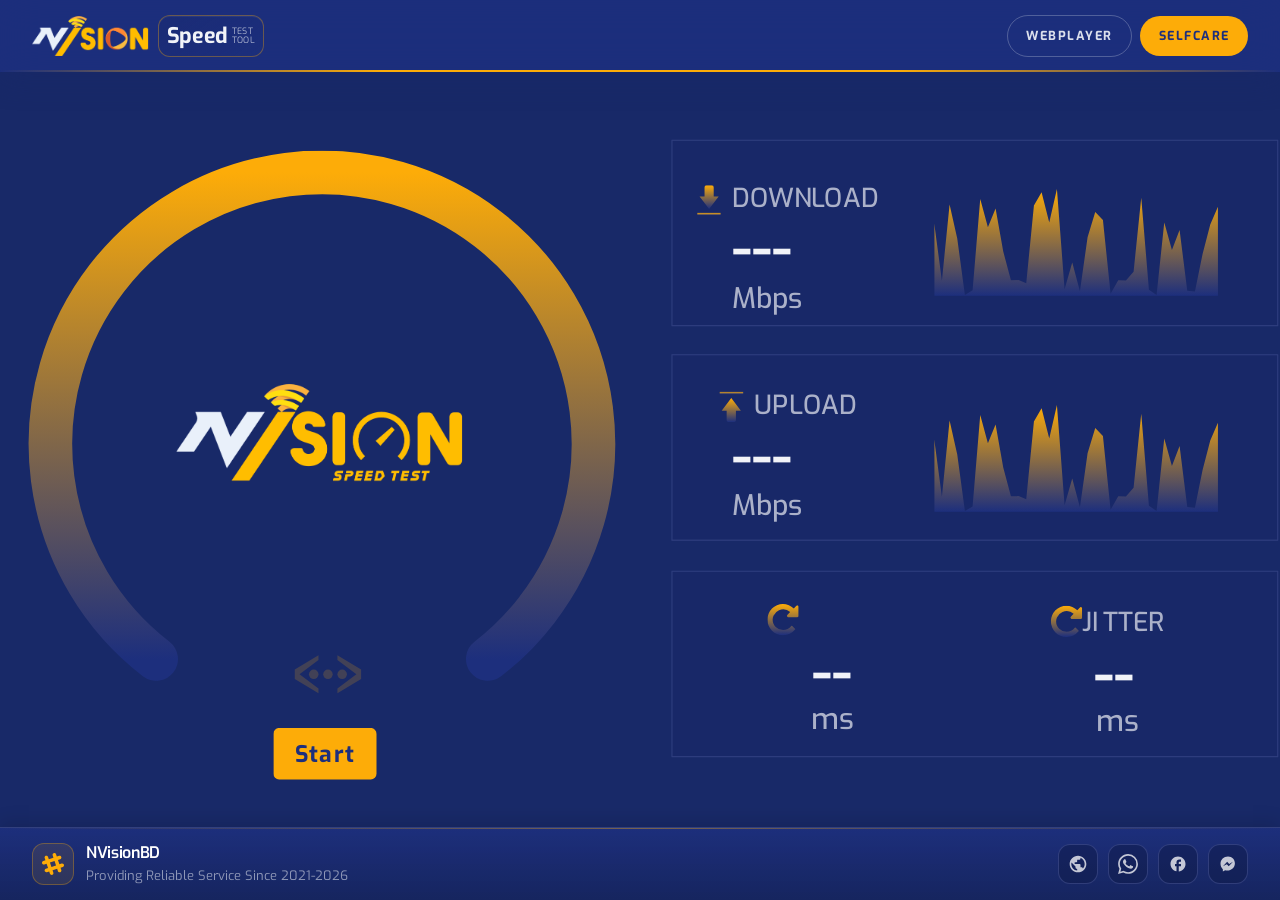
==== commit 67e338bc: "Add mobile result elements and responsive fixes Expose mobile download/upload result nodes and clean" ====
--- a/index.html
+++ b/index.html
@@ -1489,13 +1489,23 @@
         </symbol>
 
         <symbol id="downResultC1" viewBox="0 0 53.35 39.8">
-          <text id="downResult" transform="translate(26.675 20.07)" class="rtextnum">---</text>
-          <text x="26.675" y="35" class="rtextmbms">Mbps</text>
+          <text transform="translate(10 20.07)" class="rtextnum-start">---</text>
+          <text transform="translate(10 35)" class="rtextmbms-start">Mbps</text>
         </symbol>
 
         <symbol id="upResultC2" viewBox="0 0 53.35 39.8">
-          <text id="upRestxt" transform="translate(26.675 20.07)" class="rtextnum">---</text>
-          <text x="26.675" y="36.09" class="rtextmbms">Mbps</text>
+          <text transform="translate(10 20.07)" class="rtextnum-start">---</text>
+          <text transform="translate(10 36.09)" class="rtextmbms-start">Mbps</text>
+        </symbol>
+
+        <symbol id="downResultC1Mob" viewBox="0 0 53.35 39.8">
+          <text id="downResultMob" transform="translate(26.675 20.07)" class="rtextnum">---</text>
+          <text transform="translate(26.675 35)" class="rtextmbms">Mbps</text>
+        </symbol>
+
+        <symbol id="upResultC2Mob" viewBox="0 0 53.35 39.8">
+          <text id="upRestxtMob" transform="translate(26.675 20.07)" class="rtextnum">---</text>
+          <text transform="translate(26.675 36.09)" class="rtextmbms">Mbps</text>
         </symbol>
 
         <symbol id="pingResultC3" viewBox="0 0 40.01 39.79">
@@ -1666,12 +1676,10 @@
               <use xlink:href="#graphc1" x="427.84" y="35" width="200" height="135">
                 <title id="title1">Shows you real-time network traffic graph for Download!</title>
               </use>
-              <use xlink:href="#downResultC1" x="298" y="67.21" width="200" height="45.1">
-                <title id="title1">Your download speed!</title>
-              </use>
-              <use xlink:href="#upResultC2" x="298" y="162.13" width="200" height="45.1">
-                <title id="title1">Your upload speed!</title>
-              </use>
+              <text id="downResult" x="335" y="90" class="rtextnum-start" style="font-size:26px">---</text>
+              <text x="335" y="108" class="rtextmbms-start" style="font-size:13px">Mbps</text>
+              <text id="upRestxt" x="335" y="185" class="rtextnum-start" style="font-size:26px">---</text>
+              <text x="335" y="203" class="rtextmbms-start" style="font-size:13px">Mbps</text>
               <use xlink:href="#pingResultC3" x="303.73" y="261.55" width="200" height="45.1">
                 <title id="title1">Your ping!</title>
               </use>
@@ -1713,12 +1721,10 @@
               <use xlink:href="#graphc1" x="427.84" y="35" width="200" height="135">
                 <title id="title1">Shows you real-time network traffic graph for Download!</title>
               </use>
-              <use xlink:href="#downResultC1" x="298" y="67.21" width="200" height="45.1">
-                <title id="title1">Your download speed!</title>
-              </use>
-              <use xlink:href="#upResultC2" x="298" y="162.13" width="200" height="45.1">
-                <title id="title1">Your upload speed!</title>
-              </use>
+              <text x="335" y="90" class="rtextnum-start" style="font-size:26px">---</text>
+              <text x="335" y="108" class="rtextmbms-start" style="font-size:13px">Mbps</text>
+              <text x="335" y="185" class="rtextnum-start" style="font-size:26px">---</text>
+              <text x="335" y="203" class="rtextmbms-start" style="font-size:13px">Mbps</text>
               <use xlink:href="#pingResultC3" x="303.73" y="261.55" width="200" height="45.1">
                 <title id="title1">Your ping!</title>
               </use>
@@ -1805,10 +1811,10 @@
                 <title id="title1">Upload speed is measured in megabits per second (Mbps).</title>
               </use>
 
-              <use xlink:href="#downResultC1" x="6" y="324" width="139" height="40">
+              <use xlink:href="#downResultC1Mob" x="6" y="324" width="139" height="40">
                 <title id="title1">Your download speed!</title>
               </use>
-              <use xlink:href="#upResultC2" x="151" y="324" width="139" height="40">
+              <use xlink:href="#upResultC2Mob" x="151" y="324" width="139" height="40">
                 <title id="title1">Your upload speed!</title>
               </use>
               <use xlink:href="#jitterMob" x="6" y="376" width="284" height="48">
@@ -1885,6 +1891,15 @@
 
   <script src="app-2.5.1.js"></script>
   <script>
+    (function () {
+      var results = document.getElementById("resultsData");
+      if (!results) return;
+      results.addEventListener("click", function (e) {
+        if (results.getAttribute("href") || results.getAttributeNS("http://www.w3.org/1999/xlink", "href")) {
+          e.preventDefault();
+        }
+      });
+    })();
     if ('serviceWorker' in navigator) {
       navigator.serviceWorker.register('service-worker.js')
         .then(function (reg) { })
--- a/css/app.css
+++ b/css/app.css
@@ -176,6 +176,22 @@
   text-anchor: middle;
 }
 
+.rtextnum-start {
+  font-size: 23px;
+  fill: var(--ink);
+  font-family: var(--font-brand);
+  font-weight: 600;
+  text-anchor: start;
+}
+
+.rtextmbms-start {
+  font-size: 12px;
+  fill: var(--muted);
+  font-family: var(--font-brand);
+  font-weight: 500;
+  text-anchor: start;
+}
+
 .jitter-Mob {
   font-size: 9px;
   fill: var(--muted);
@@ -358,6 +374,8 @@
   max-width: 100%;
   max-height: 100%;
   overflow: hidden;
+  cursor: default;
+  text-decoration: none;
 }
 
 .Mobile,
@@ -727,20 +745,30 @@
   background: rgb(253 172 8 / 0.1);
 }
 
-@media (max-width: 639px) {
+@media (max-width: 767px) {
   .site-footer__inner {
     flex-direction: column;
-    text-align: center;
-    padding-block: 0.75rem 0.85rem;
-    gap: 0.65rem;
+    align-items: stretch;
+    padding-block: 1rem;
+    gap: 0.75rem;
   }
 
   .site-footer__brand {
-    flex-direction: column;
+    flex-direction: row;
+    align-items: center;
+    width: 100%;
+    padding-bottom: 0.75rem;
+    border-bottom: 1px solid rgb(93 106 172 / 0.3);
+  }
+
+  .site-footer__social {
+    width: 100%;
+    justify-content: start;
+    gap: 0.625rem;
   }
 
   .site-footer__copy span {
-    font-size: 0.75rem;
+    font-size: 0.875rem;
   }
 }
 
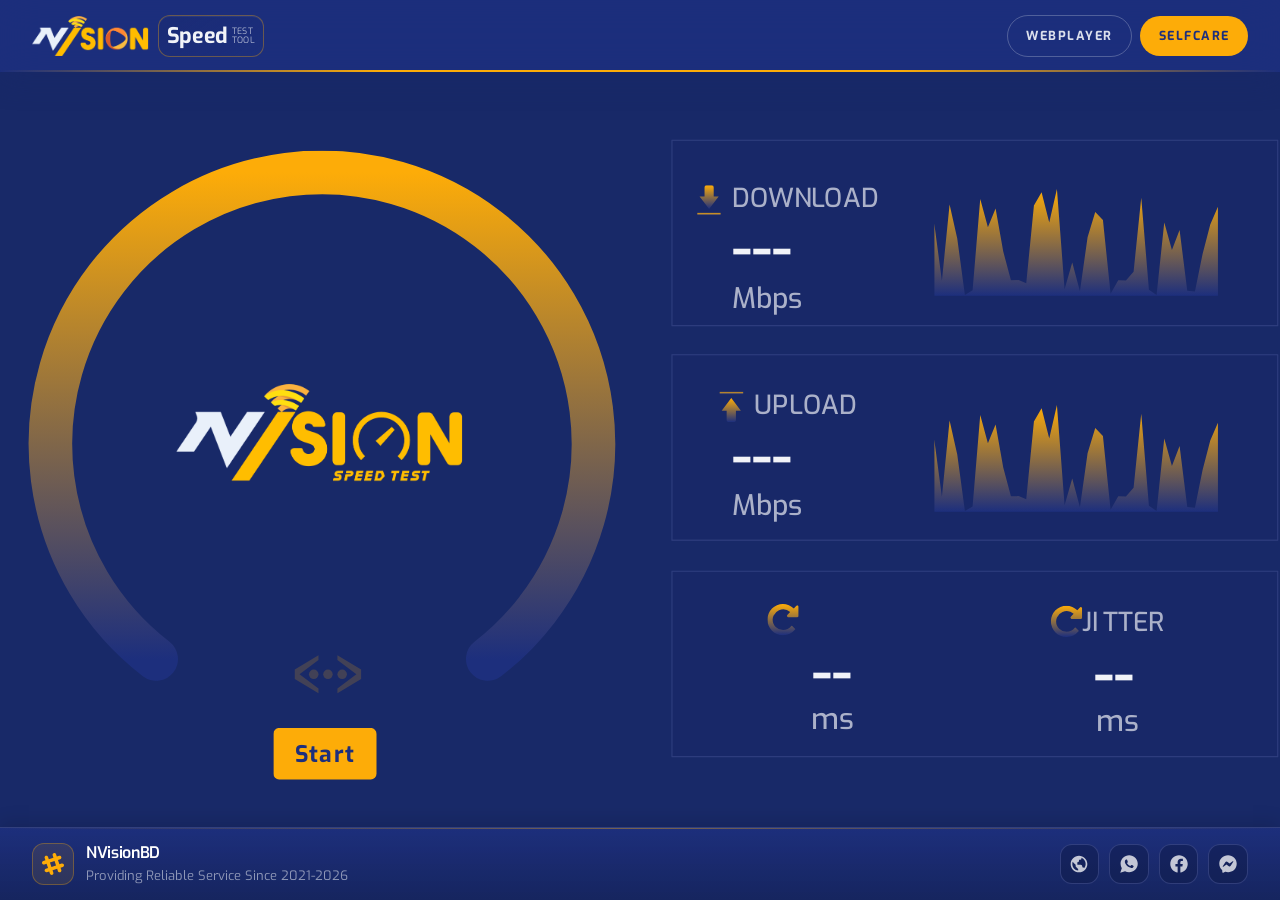
==== commit 6cf8b7cd: "Add package eligibility modal and update social icons Introduce a package-eligibility modal: add ful" ====
--- a/index.html
+++ b/index.html
@@ -1874,31 +1874,192 @@
       </div>
       <nav class="site-footer__social" aria-label="Social links">
         <a href="https://nvisionbd.net" target="_blank" rel="noopener noreferrer" aria-label="Website">
-          <svg width="20" height="20" viewBox="0 0 24 24" fill="currentColor" aria-hidden="true"><path d="M12 2C6.48 2 2 6.48 2 12s4.48 10 10 10 10-4.48 10-10S17.52 2 12 2zm-1 17.93c-3.95-.49-7-3.85-7-7.93 0-.62.08-1.21.21-1.79L9 15v1c0 1.1.9 2 2 2v1.93zm6.9-2.54c-.26-.81-1-1.39-1.9-1.39h-1v-3c0-.55-.45-1-1-1H8v-2h2c.55 0 1-.45 1-1V7h2c1.1 0 2-.9 2-2v-.41c2.93 1.19 5 4.06 5 7.41 0 2.08-.8 3.97-2.1 5.39z"/></svg>
+          <svg width="20" height="20" viewBox="0 0 24 24" fill="currentColor" aria-hidden="true"><path d="M12 2C6.486 2 2 6.486 2 12s4.486 10 10 10 10-4.486 10-10S17.514 2 12 2zM4 12c0-.899.156-1.762.431-2.569L6 11l2 2v2l2 2 1 1v1.931C7.061 19.436 4 16.072 4 12zm14.33 4.873C17.677 16.347 16.687 16 16 16v-1a2 2 0 0 0-2-2h-4v-3a2 2 0 0 0 2-2V7h1a2 2 0 0 0 2-2v-.411C17.928 5.778 20 8.65 20 12a7.947 7.947 0 0 1-1.67 4.873z"/></svg>
         </a>
         <a href="https://nvisionbd.net/whatsapp" target="_blank" rel="noopener noreferrer" aria-label="WhatsApp">
-          <svg width="20" height="20" viewBox="0 0 24 24" fill="currentColor" aria-hidden="true"><path d="M17.472 14.382c-.297-.149-1.758-.867-2.03-.967-.273-.099-.471-.148-.67.15-.197.297-.767.966-.94 1.164-.173.199-.347.223-.644.075-.297-.15-1.255-.463-2.39-1.475-.883-.788-1.48-1.761-1.653-2.059-.173-.297-.018-.458.13-.606.134-.133.298-.347.446-.52.149-.174.198-.298.298-.497.099-.198.05-.371-.025-.52-.075-.149-.669-1.612-.916-2.207-.242-.579-.487-.5-.669-.51-.173-.008-.371-.01-.57-.01-.198 0-.52.074-.792.372-.272.297-1.04 1.016-1.04 2.479 0 1.462 1.065 2.875 1.213 3.074.149.198 2.096 3.2 5.077 4.487.709.306 1.262.489 1.694.625.712.227 1.36.195 1.871.118.571-.085 1.758-.719 2.006-1.413.248-.694.248-1.289.173-1.413-.074-.124-.272-.198-.57-.347m-5.421 7.403h-.004a9.87 9.87 0 0 1-5.031-1.378l-.361-.214-3.741.982.998-3.648-.235-.374a9.86 9.86 0 0 1-1.51-5.26c.001-5.45 4.436-9.884 9.888-9.884 2.64 0 5.122 1.03 6.988 2.898a9.825 9.825 0 0 1 2.893 6.994c-.003 5.45-4.435 9.884-9.885 9.884m8.413-18.297A11.815 11.815 0 0 0 12.05 0C5.495 0 .16 5.335.157 11.892c0 2.096.547 4.142 1.588 5.945L.057 24l6.305-1.654a11.882 11.882 0 0 0 5.683 1.448h.005c6.554 0 11.89-5.335 11.893-11.893a11.821 11.821 0 0 0-3.49-8.413z"/></svg>
+          <svg width="20" height="20" viewBox="0 0 512 512" fill="currentColor" aria-hidden="true"><path d="M260.062 32C138.605 32 40.134 129.701 40.134 250.232c0 41.23 11.532 79.79 31.559 112.687L32 480l121.764-38.682c31.508 17.285 67.745 27.146 106.298 27.146C381.535 468.464 480 370.749 480 250.232 480 129.701 381.535 32 260.062 32zm109.362 301.11c-5.174 12.827-28.574 24.533-38.899 25.072-10.314.547-10.608 7.994-66.84-16.434-56.225-24.434-90.052-83.844-92.719-87.67-2.669-3.812-21.78-31.047-20.749-58.455 1.038-27.413 16.047-40.346 21.404-45.725 5.351-5.387 11.486-6.352 15.232-6.413 4.428-.072 7.296-.132 10.573-.011 3.274.124 8.192-.685 12.45 10.639 4.256 11.323 14.443 39.153 15.746 41.989 1.302 2.839 2.108 6.126.102 9.771-2.012 3.653-3.042 5.935-5.961 9.083-2.935 3.148-6.174 7.042-8.792 9.449-2.92 2.665-5.97 5.572-2.9 11.269 3.068 5.693 13.653 24.356 29.779 39.736 20.725 19.771 38.598 26.329 44.098 29.317 5.515 3.004 8.806 2.67 12.226-.929 3.404-3.599 14.639-15.746 18.596-21.169 3.955-5.438 7.661-4.373 12.742-2.329 5.078 2.052 32.157 16.556 37.673 19.551 5.51 2.989 9.193 4.529 10.51 6.9 1.317 2.38.901 13.531-4.271 26.359z"/></svg>
         </a>
         <a href="https://www.facebook.com/nvisionbd.net" target="_blank" rel="noopener noreferrer" aria-label="Facebook">
-          <svg width="18" height="18" viewBox="0 0 24 24" fill="currentColor" aria-hidden="true"><path d="M22 12c0-5.52-4.48-10-10-10S2 6.48 2 12c0 4.84 3.44 8.87 8 9.8V15H8v-3h2V9.5C10 7.57 11.57 6 13.5 6H16v3h-2c-.55 0-1 .45-1 1v2h3v3h-3v6.95c5.05-.5 9-4.76 9-9.95z"/></svg>
+          <svg width="18" height="18" viewBox="0 0 512 512" fill="currentColor" aria-hidden="true"><path d="M504 256C504 119 393 8 256 8S8 119 8 256c0 123.78 90.69 226.38 209.25 245V327.69h-63V256h63v-54.64c0-62.15 37-96.48 93.67-96.48 27.14 0 55.52 4.84 55.52 4.84v61h-31.28c-30.8 0-40.41 19.12-40.41 38.73V256h68.78l-11 71.69h-57.78V501C413.31 482.38 504 379.78 504 256z"/></svg>
         </a>
         <a href="https://m.me/nvisionbd.net" target="_blank" rel="noopener noreferrer" aria-label="Messenger">
-          <svg width="18" height="18" viewBox="0 0 24 24" fill="currentColor" aria-hidden="true"><path d="M12 2C6.36 2 2 6.13 2 11.7c0 2.89 1.19 5.4 3.14 7.17V22l3.05-1.67c.86.24 1.77.37 2.81.37 5.64 0 10.2-4.13 10.2-9.7C21.2 6.13 17.64 2 12 2zm1.01 13.08-2.61-2.78-5.09 2.78 5.59-5.93 2.67 2.78 5.03-2.78-5.59 5.93z"/></svg>
+          <svg width="18" height="18" viewBox="0 0 512 512" fill="currentColor" aria-hidden="true"><path d="M256.55 8C116.52 8 8 110.34 8 248.57c0 72.3 29.71 134.78 78.07 177.94 8.35 7.51 6.63 11.86 8.05 58.23A19.92 19.92 0 0 0 122 502.31c52.91-23.3 53.59-25.14 62.56-22.7C337.85 521.8 504 423.7 504 248.57 504 110.34 396.59 8 256.55 8zm149.24 185.13l-73 115.57a37.37 37.37 0 0 1-53.91 9.93l-58.08-43.47a15 15 0 0 0-18 0l-78.37 59.44c-10.46 7.93-24.16-4.6-17.11-15.67l73-115.57a37.36 37.36 0 0 1 53.91-9.93l58.06 43.46a15 15 0 0 0 18 0l78.41-59.38c10.44-7.98 24.14 4.54 17.09 15.62z"/></svg>
         </a>
       </nav>
     </div>
   </footer>
 
+  <div id="pkgModal" class="pkg-modal" hidden aria-hidden="true">
+    <div class="pkg-modal__backdrop" data-pkg-close></div>
+    <div class="pkg-modal__dialog" role="dialog" aria-modal="true" aria-labelledby="pkgModalTitle">
+      <button type="button" class="pkg-modal__close" data-pkg-close aria-label="Close">
+        <svg width="18" height="18" viewBox="0 0 24 24" fill="none" stroke="currentColor" stroke-width="2.2" aria-hidden="true">
+          <path d="M18 6L6 18M6 6l12 12" />
+        </svg>
+      </button>
+      <header class="pkg-modal__header">
+        <p class="pkg-modal__eyebrow">Package Match</p>
+        <h2 id="pkgModalTitle" class="pkg-modal__title">What you can stream</h2>
+        <div class="pkg-modal__speed">
+          <span class="pkg-modal__speed-label">Your download speed</span>
+          <strong id="pkgModalSpeed">— Mbps</strong>
+        </div>
+      </header>
+      <div class="pkg-modal__body">
+        <ul id="pkgModalList" class="pkg-modal__list"></ul>
+        <p class="pkg-modal__note">
+          Sometimes streams can still buffer even at 30 Mbps — it depends on your ISP and bandwidth quality.
+        </p>
+      </div>
+      <footer class="pkg-modal__actions">
+        <a class="pkg-modal__btn pkg-modal__btn--ghost" href="https://nvisionbd.net/pricing" target="_blank" rel="noopener noreferrer">View Packages</a>
+        <button type="button" class="pkg-modal__btn pkg-modal__btn--solid" data-pkg-close>Got it</button>
+      </footer>
+    </div>
+  </div>
+
   <script src="app-2.5.1.js"></script>
   <script>
     (function () {
       var results = document.getElementById("resultsData");
-      if (!results) return;
-      results.addEventListener("click", function (e) {
-        if (results.getAttribute("href") || results.getAttributeNS("http://www.w3.org/1999/xlink", "href")) {
-          e.preventDefault();
+      if (results) {
+        results.addEventListener("click", function (e) {
+          if (results.getAttribute("href") || results.getAttributeNS("http://www.w3.org/1999/xlink", "href")) {
+            e.preventDefault();
+          }
+        });
+      }
+
+      var PACKAGES = [
+        { name: "Starter", min: 6 },
+        { name: "Basic", min: 8 },
+        { name: "Premium", min: 12 },
+        { name: "Super Premium", min: 15 },
+        { name: "Ultra Premium", min: 20 },
+        { name: "Ultra Max", min: 25 }
+      ];
+
+      var modal = document.getElementById("pkgModal");
+      var listEl = document.getElementById("pkgModalList");
+      var speedEl = document.getElementById("pkgModalSpeed");
+      var shownForRun = false;
+      var openTimer = null;
+
+      function readDownloadMbps() {
+        var desk = document.getElementById("downResult");
+        var mob = document.getElementById("downResultMob");
+        var raw = (desk && desk.textContent) || (mob && mob.textContent) || "";
+        var n = parseFloat(String(raw).replace(/[^\d.]/g, ""));
+        return isFinite(n) ? n : null;
+      }
+
+      function formatMbps(n) {
+        if (n == null) return "— Mbps";
+        if (n < 1) return n.toFixed(3) + " Mbps";
+        if (n < 10) return n.toFixed(2) + " Mbps";
+        return n.toFixed(1) + " Mbps";
+      }
+
+      function buildList(speed) {
+        var highestOk = -1;
+        for (var i = 0; i < PACKAGES.length; i++) {
+          if (speed != null && speed >= PACKAGES[i].min) highestOk = i;
         }
-      });
+
+        var html = "";
+        for (var j = 0; j < PACKAGES.length; j++) {
+          var pkg = PACKAGES[j];
+          var ok = speed != null && speed >= pkg.min;
+          var isBest = ok && j === highestOk;
+          var cls = "pkg-modal__item" + (ok ? " is-ok" : " is-no") + (isBest ? " is-best" : "");
+          html +=
+            '<li class="' + cls + '">' +
+              '<span class="pkg-modal__item-icon" aria-hidden="true">' +
+                (ok
+                  ? '<svg width="16" height="16" viewBox="0 0 24 24" fill="none" stroke="currentColor" stroke-width="2.6"><path d="M5 13l4 4L19 7"/></svg>'
+                  : '<svg width="16" height="16" viewBox="0 0 24 24" fill="none" stroke="currentColor" stroke-width="2.6"><path d="M18 6L6 18M6 6l12 12"/></svg>') +
+              "</span>" +
+              '<span class="pkg-modal__item-main">' +
+                '<span class="pkg-modal__item-name">' + pkg.name +
+                  (isBest ? '<em>Best match</em>' : "") +
+                "</span>" +
+                '<span class="pkg-modal__item-req">' + pkg.min + "+ Mbps required</span>" +
+              "</span>" +
+              '<span class="pkg-modal__item-badge">' + (ok ? "Usable" : "Not enough") + "</span>" +
+            "</li>";
+        }
+        listEl.innerHTML = html;
+      }
+
+      function openModal(speed) {
+        if (!modal) return;
+        speedEl.textContent = formatMbps(speed);
+        buildList(speed);
+        modal.hidden = false;
+        modal.setAttribute("aria-hidden", "false");
+        requestAnimationFrame(function () {
+          modal.classList.add("is-open");
+        });
+        document.body.classList.add("pkg-modal-open");
+      }
+
+      function closeModal() {
+        if (!modal || modal.hidden) return;
+        modal.classList.remove("is-open");
+        document.body.classList.remove("pkg-modal-open");
+        setTimeout(function () {
+          modal.hidden = true;
+          modal.setAttribute("aria-hidden", "true");
+        }, 220);
+      }
+
+      function onTestComplete() {
+        if (shownForRun) return;
+        shownForRun = true;
+        clearTimeout(openTimer);
+        openTimer = setTimeout(function () {
+          openModal(readDownloadMbps());
+        }, 700);
+      }
+
+      function onTestReset() {
+        shownForRun = false;
+        clearTimeout(openTimer);
+      }
+
+      if (modal) {
+        modal.addEventListener("click", function (e) {
+          if (e.target.closest("[data-pkg-close]")) closeModal();
+        });
+        document.addEventListener("keydown", function (e) {
+          if (e.key === "Escape") closeModal();
+        });
+      }
+
+      function watchStatus() {
+        var status = document.getElementById("oDoLiveStatus");
+        if (!status) return;
+        var observer = new MutationObserver(function () {
+          var text = (status.textContent || "").trim().toLowerCase();
+          if (text === "all done") {
+            onTestComplete();
+          } else if (
+            text.indexOf("initializing") !== -1 ||
+            text.indexOf("milliseconds") !== -1 ||
+            text.indexOf("testing download") !== -1 ||
+            text.indexOf("automatic test") !== -1
+          ) {
+            onTestReset();
+          }
+        });
+        observer.observe(status, { childList: true, characterData: true, subtree: true });
+      }
+
+      if (document.readyState === "loading") {
+        document.addEventListener("DOMContentLoaded", watchStatus);
+      } else {
+        watchStatus();
+      }
     })();
     if ('serviceWorker' in navigator) {
       navigator.serviceWorker.register('service-worker.js')
--- a/css/app.css
+++ b/css/app.css
@@ -720,7 +720,7 @@
 .site-footer__social {
   display: grid;
   grid-auto-flow: column;
-  gap: 0.65rem;
+  gap: 0.625rem;
   align-items: center;
   justify-content: center;
 }
@@ -779,3 +779,366 @@
     max-height: 100dvh;
   }
 }
+
+/* —— Package eligibility modal —— */
+body.pkg-modal-open {
+  overflow: hidden;
+}
+
+.pkg-modal {
+  position: fixed;
+  inset: 0;
+  z-index: 120;
+  display: flex;
+  align-items: flex-end;
+  justify-content: center;
+  padding: 0;
+  pointer-events: none;
+}
+
+.pkg-modal[hidden] {
+  display: none !important;
+}
+
+.pkg-modal.is-open {
+  pointer-events: auto;
+}
+
+.pkg-modal__backdrop {
+  position: absolute;
+  inset: 0;
+  background: rgb(8 14 40 / 0.62);
+  backdrop-filter: blur(8px);
+  -webkit-backdrop-filter: blur(8px);
+  opacity: 0;
+  transition: opacity 0.22s ease;
+}
+
+.pkg-modal.is-open .pkg-modal__backdrop {
+  opacity: 1;
+}
+
+.pkg-modal__dialog {
+  position: relative;
+  z-index: 1;
+  width: min(100%, 28.5rem);
+  max-height: min(92svh, 40rem);
+  display: flex;
+  flex-direction: column;
+  margin: 0;
+  border-radius: 1.25rem 1.25rem 0 0;
+  border: 1px solid rgb(93 106 172 / 0.45);
+  border-bottom: 0;
+  background:
+    radial-gradient(ellipse 90% 55% at 50% -10%, rgb(253 172 8 / 0.16), transparent 55%),
+    linear-gradient(180deg, rgb(29 47 125 / 0.98) 0%, rgb(18 30 82 / 1) 100%);
+  box-shadow: 0 -12px 40px rgb(0 0 0 / 0.35);
+  color: var(--ink);
+  transform: translateY(110%);
+  transition: transform 0.28s cubic-bezier(0.22, 1, 0.36, 1);
+  overflow: hidden;
+}
+
+.pkg-modal.is-open .pkg-modal__dialog {
+  transform: translateY(0);
+}
+
+.pkg-modal__close {
+  position: absolute;
+  top: 0.85rem;
+  right: 0.85rem;
+  z-index: 2;
+  display: inline-flex;
+  align-items: center;
+  justify-content: center;
+  width: 2.25rem;
+  height: 2.25rem;
+  border: 1px solid rgb(93 106 172 / 0.45);
+  border-radius: 0.7rem;
+  background: rgb(15 26 69 / 0.55);
+  color: rgb(255 255 255 / 0.8);
+  cursor: pointer;
+  transition: border-color 0.2s ease, color 0.2s ease, background 0.2s ease;
+}
+
+.pkg-modal__close:hover {
+  border-color: rgb(253 172 8 / 0.55);
+  color: #fdac08;
+  background: rgb(253 172 8 / 0.1);
+}
+
+.pkg-modal__header {
+  flex-shrink: 0;
+  padding: 1.25rem 1.25rem 0.85rem;
+}
+
+.pkg-modal__eyebrow {
+  margin: 0 0 0.35rem;
+  font-size: 0.72rem;
+  font-weight: 600;
+  letter-spacing: 0.12em;
+  text-transform: uppercase;
+  color: var(--brand-gold);
+}
+
+.pkg-modal__title {
+  margin: 0;
+  margin-right: 2.5rem;
+  font-size: clamp(1.25rem, 4.2vw, 1.55rem);
+  font-weight: 700;
+  letter-spacing: -0.02em;
+  line-height: 1.2;
+  color: #fff;
+}
+
+.pkg-modal__speed {
+  display: flex;
+  align-items: baseline;
+  justify-content: space-between;
+  gap: 0.75rem;
+  width: 100%;
+  box-sizing: border-box;
+  margin-top: 0.9rem;
+  padding: 0.7rem 0.85rem;
+  border-radius: 0.85rem;
+  border: 1px solid rgb(253 172 8 / 0.28);
+  background: rgb(253 172 8 / 0.08);
+}
+
+.pkg-modal__speed-label {
+  font-size: 0.8125rem;
+  color: rgb(241 243 248 / 0.65);
+}
+
+.pkg-modal__speed strong {
+  font-size: 1.15rem;
+  font-weight: 700;
+  color: var(--brand-gold);
+  letter-spacing: -0.02em;
+}
+
+.pkg-modal__body {
+  flex: 1 1 auto;
+  min-height: 0;
+  overflow-y: auto;
+  overscroll-behavior: contain;
+  padding: 0.35rem 1.25rem 0.5rem;
+  -webkit-overflow-scrolling: touch;
+}
+
+.pkg-modal__list {
+  list-style: none;
+  margin: 0;
+  padding: 0;
+  display: flex;
+  flex-direction: column;
+  gap: 0.45rem;
+}
+
+.pkg-modal__item {
+  display: grid;
+  grid-template-columns: auto 1fr auto;
+  align-items: center;
+  gap: 0.7rem;
+  padding: 0.7rem 0.8rem;
+  border-radius: 0.85rem;
+  border: 1px solid rgb(93 106 172 / 0.35);
+  background: rgb(15 26 69 / 0.4);
+  transition: border-color 0.2s ease, background 0.2s ease, opacity 0.2s ease;
+}
+
+.pkg-modal__item.is-ok {
+  border-color: rgb(52 211 153 / 0.35);
+  background: rgb(16 185 129 / 0.1);
+}
+
+.pkg-modal__item.is-best {
+  border-color: rgb(253 172 8 / 0.55);
+  background:
+    linear-gradient(135deg, rgb(253 172 8 / 0.16), rgb(16 185 129 / 0.1));
+  box-shadow: 0 0 0 1px rgb(253 172 8 / 0.12);
+}
+
+.pkg-modal__item.is-no {
+  opacity: 0.55;
+  border-color: rgb(93 106 172 / 0.28);
+  background: rgb(15 26 69 / 0.28);
+}
+
+.pkg-modal__item-icon {
+  display: inline-flex;
+  align-items: center;
+  justify-content: center;
+  width: 1.75rem;
+  height: 1.75rem;
+  border-radius: 999px;
+  flex-shrink: 0;
+}
+
+.pkg-modal__item.is-ok .pkg-modal__item-icon {
+  color: #34d399;
+  background: rgb(16 185 129 / 0.18);
+}
+
+.pkg-modal__item.is-no .pkg-modal__item-icon {
+  color: rgb(248 113 113 / 0.95);
+  background: rgb(248 113 113 / 0.12);
+}
+
+.pkg-modal__item-main {
+  display: flex;
+  flex-direction: column;
+  gap: 0.12rem;
+  min-width: 0;
+}
+
+.pkg-modal__item-name {
+  display: flex;
+  flex-wrap: wrap;
+  align-items: center;
+  gap: 0.4rem;
+  font-size: 0.9375rem;
+  font-weight: 650;
+  color: #fff;
+  line-height: 1.25;
+}
+
+.pkg-modal__item-name em {
+  font-style: normal;
+  font-size: 0.65rem;
+  font-weight: 700;
+  letter-spacing: 0.04em;
+  text-transform: uppercase;
+  color: #1a2b72;
+  background: var(--brand-gold);
+  padding: 0.15rem 0.4rem;
+  border-radius: 999px;
+}
+
+.pkg-modal__item-req {
+  font-size: 0.75rem;
+  color: rgb(241 243 248 / 0.55);
+}
+
+.pkg-modal__item-badge {
+  font-size: 0.68rem;
+  font-weight: 650;
+  letter-spacing: 0.03em;
+  text-transform: uppercase;
+  white-space: nowrap;
+}
+
+.pkg-modal__item.is-ok .pkg-modal__item-badge {
+  color: #6ee7b7;
+}
+
+.pkg-modal__item.is-no .pkg-modal__item-badge {
+  color: rgb(252 165 165 / 0.9);
+}
+
+.pkg-modal__note {
+  margin: 0.85rem 0 0;
+  padding: 0.7rem 0.8rem;
+  border-radius: 0.75rem;
+  border: 1px solid rgb(93 106 172 / 0.3);
+  background: rgb(15 26 69 / 0.35);
+  font-size: 0.75rem;
+  line-height: 1.45;
+  color: rgb(241 243 248 / 0.62);
+}
+
+.pkg-modal__actions {
+  flex-shrink: 0;
+  display: grid;
+  grid-template-columns: 1fr 1fr;
+  gap: 0.45rem;
+  padding: 0.7rem 1.25rem calc(0.8rem + env(safe-area-inset-bottom, 0px));
+  border-top: 1px solid rgb(93 106 172 / 0.3);
+  background: rgb(14 24 64 / 0.55);
+}
+
+.pkg-modal__btn {
+  display: inline-flex;
+  align-items: center;
+  justify-content: center;
+  min-height: 2.15rem;
+  padding: 0.4rem 0.7rem;
+  border-radius: 0.65rem;
+  font-family: inherit;
+  font-size: 0.8125rem;
+  font-weight: 650;
+  text-decoration: none;
+  cursor: pointer;
+  transition: background 0.2s ease, border-color 0.2s ease, color 0.2s ease, transform 0.15s ease;
+}
+
+.pkg-modal__btn--ghost {
+  border: 1px solid rgb(93 106 172 / 0.5);
+  background: transparent;
+  color: rgb(255 255 255 / 0.88);
+}
+
+.pkg-modal__btn--ghost:hover {
+  border-color: rgb(253 172 8 / 0.5);
+  color: #fdac08;
+}
+
+.pkg-modal__btn--solid {
+  border: 1px solid transparent;
+  background: var(--brand-gold);
+  color: #1a2b72;
+}
+
+.pkg-modal__btn--solid:hover {
+  background: var(--brand-gold-hover);
+}
+
+@media (min-width: 640px) {
+  .pkg-modal {
+    align-items: center;
+    padding: 1.25rem;
+  }
+
+  .pkg-modal__dialog {
+    border-radius: 1.25rem;
+    border-bottom: 1px solid rgb(93 106 172 / 0.45);
+    transform: translateY(1.25rem) scale(0.98);
+    opacity: 0;
+    transition:
+      transform 0.28s cubic-bezier(0.22, 1, 0.36, 1),
+      opacity 0.22s ease;
+  }
+
+  .pkg-modal.is-open .pkg-modal__dialog {
+    transform: translateY(0) scale(1);
+    opacity: 1;
+  }
+
+  .pkg-modal__header {
+    padding: 1.4rem 1.4rem 1rem;
+  }
+
+  .pkg-modal__body {
+    padding-inline: 1.4rem;
+  }
+
+  .pkg-modal__actions {
+    padding-inline: 1.4rem;
+  }
+}
+
+@media (max-width: 380px) {
+  .pkg-modal__item {
+    grid-template-columns: auto 1fr;
+    gap: 0.55rem 0.65rem;
+  }
+
+  .pkg-modal__item-badge {
+    grid-column: 2;
+    justify-self: start;
+  }
+
+  .pkg-modal__actions {
+    grid-template-columns: 1fr;
+  }
+}
